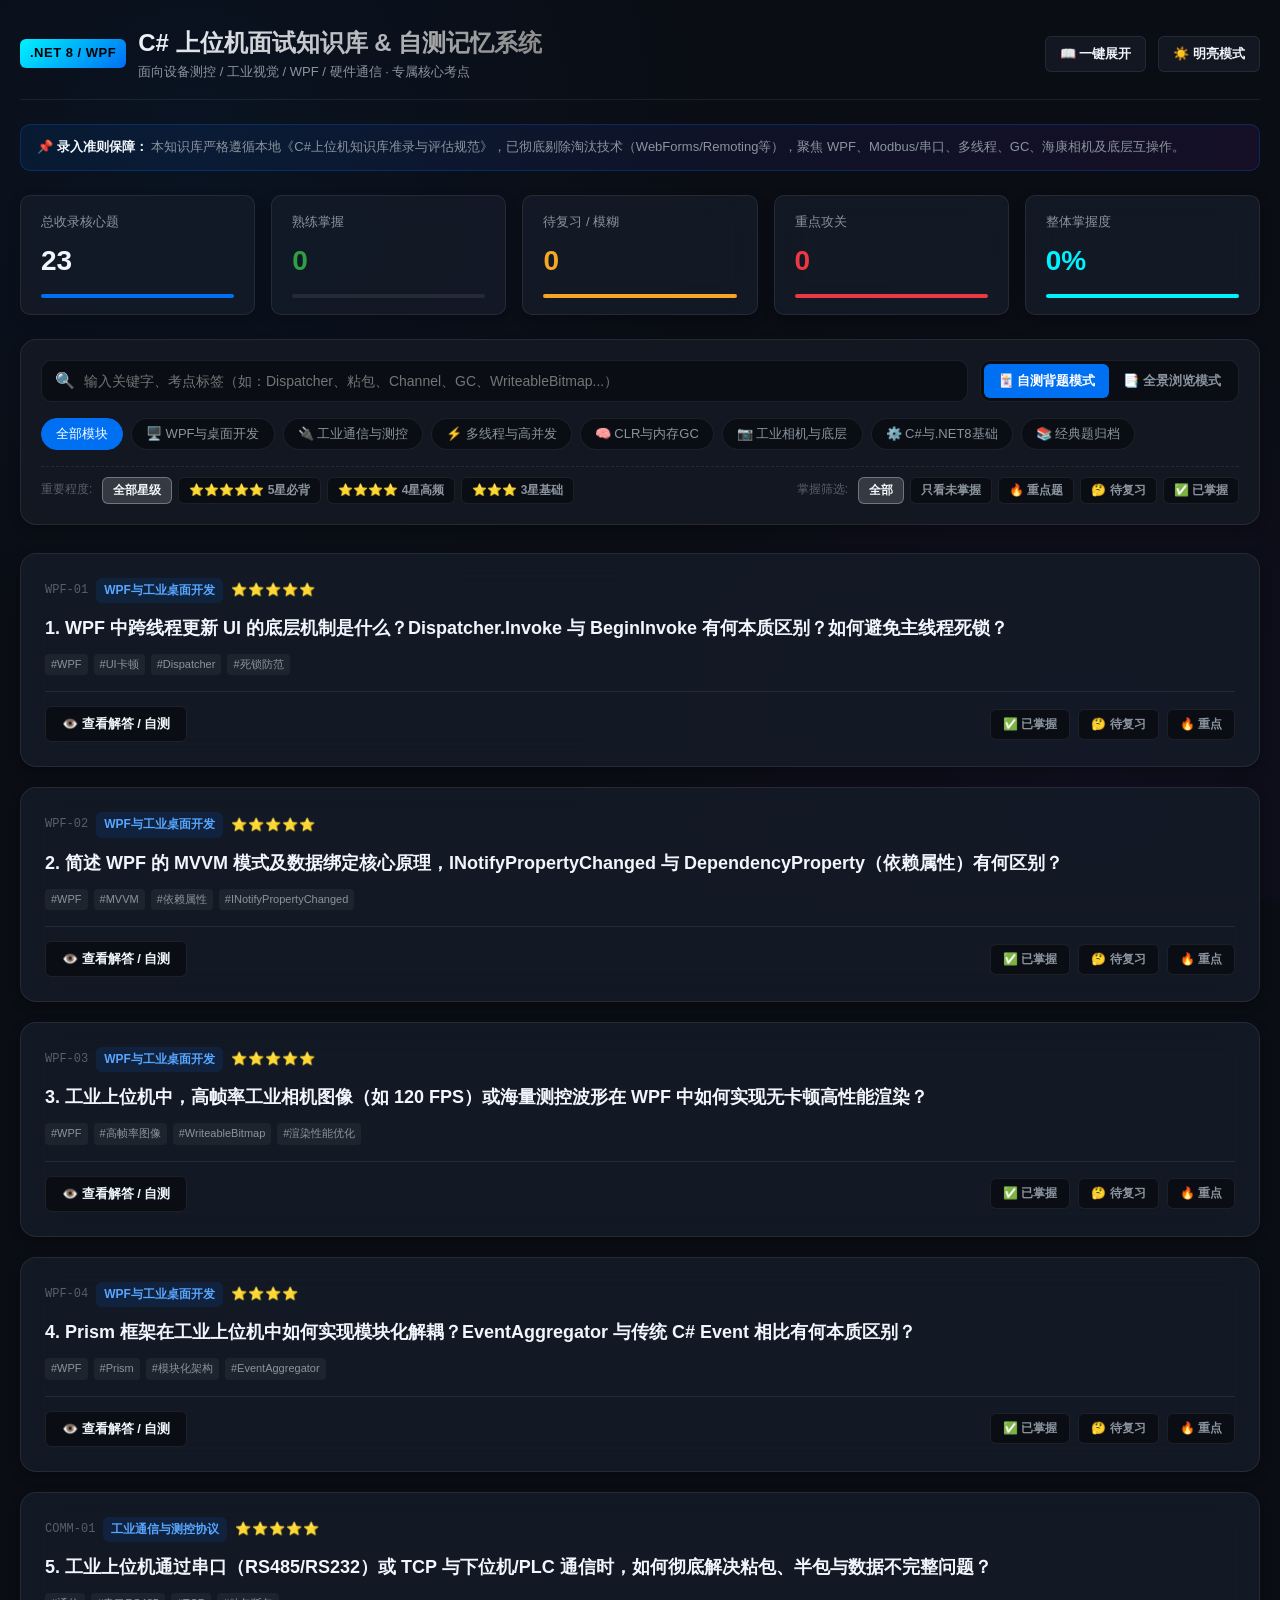
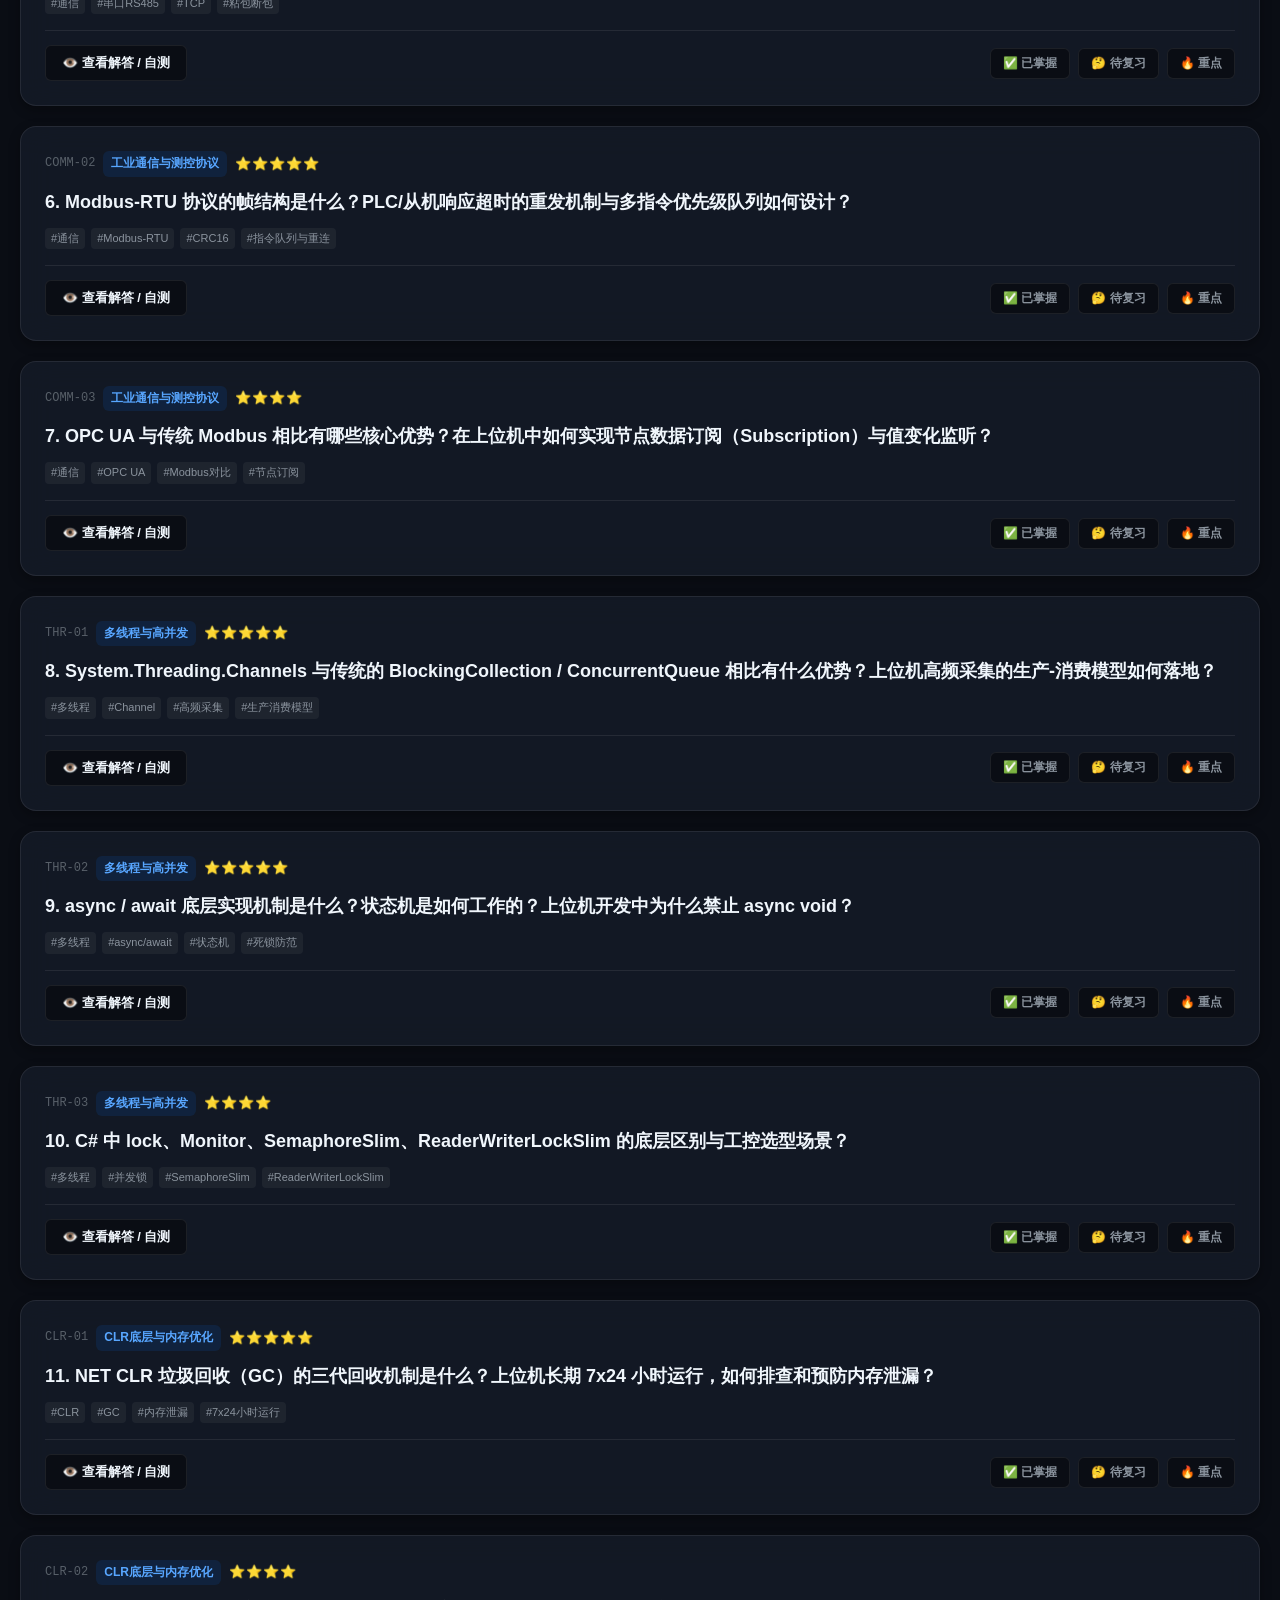
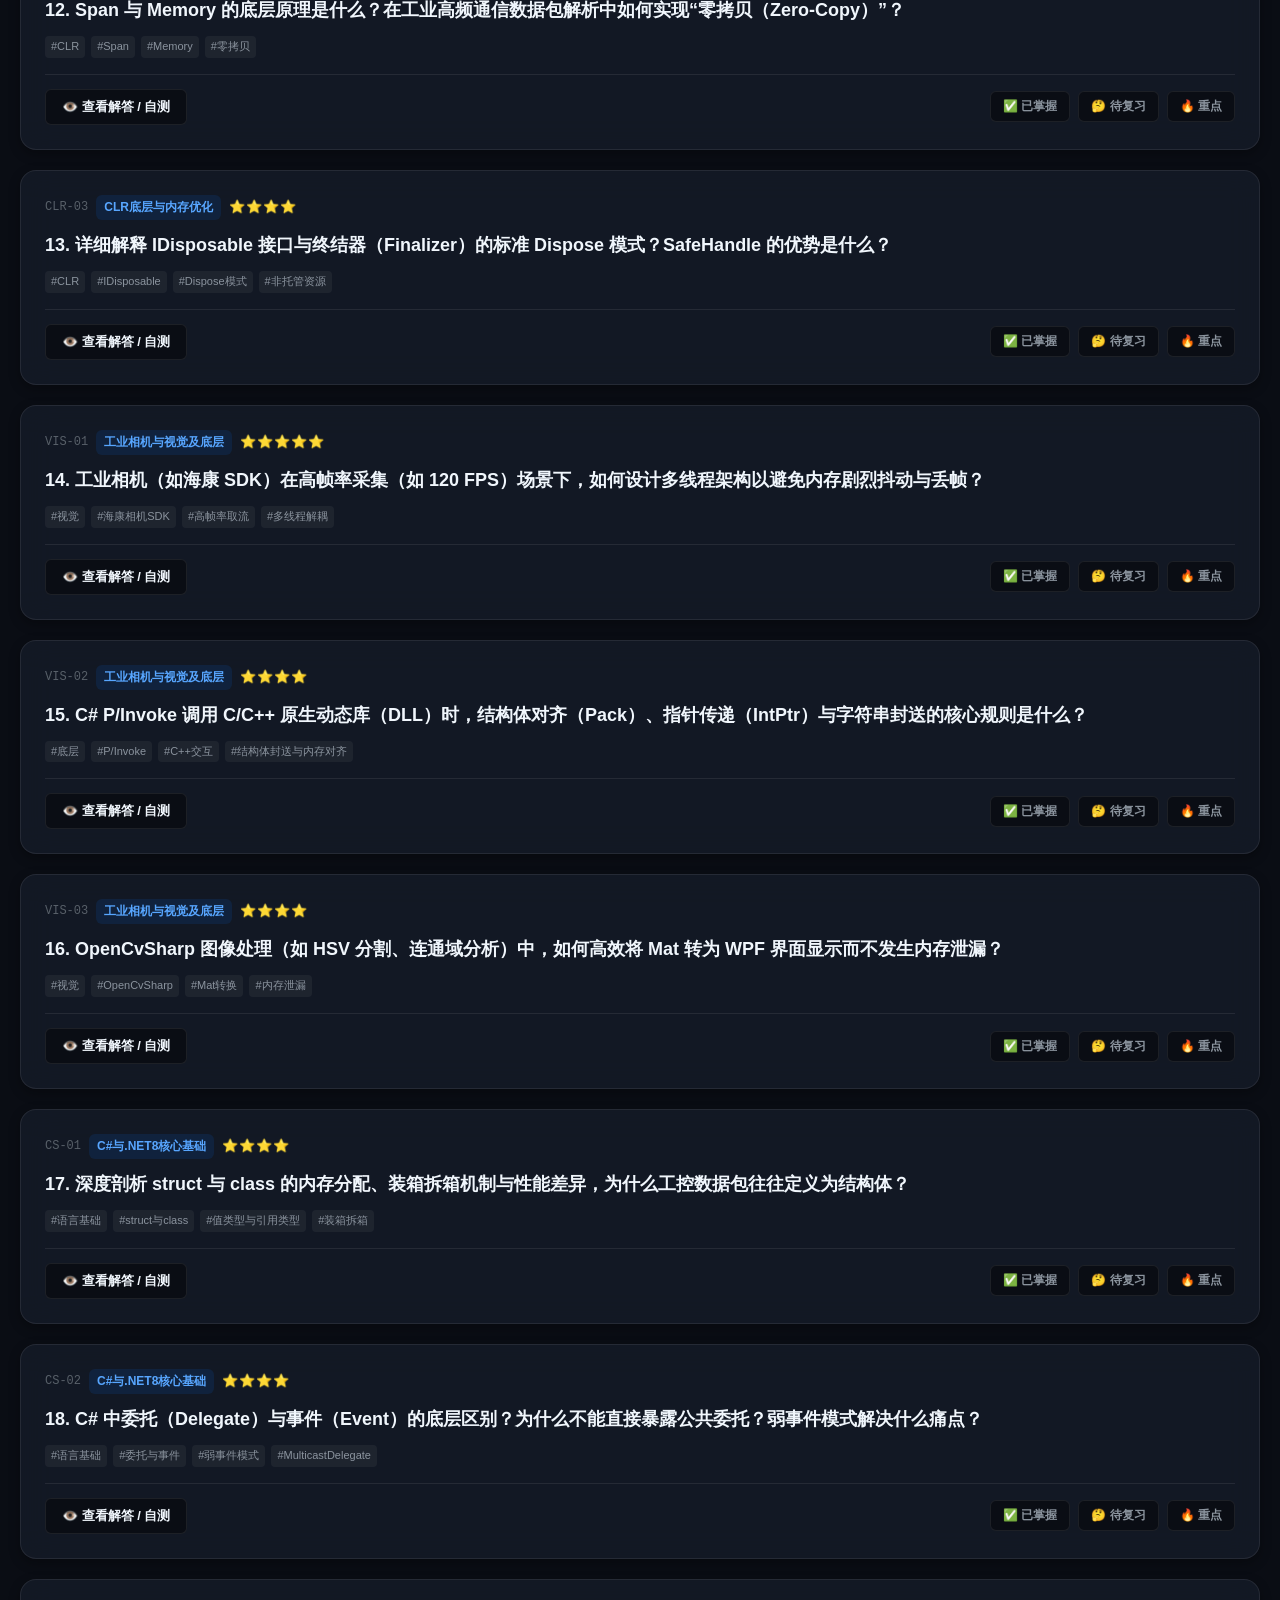
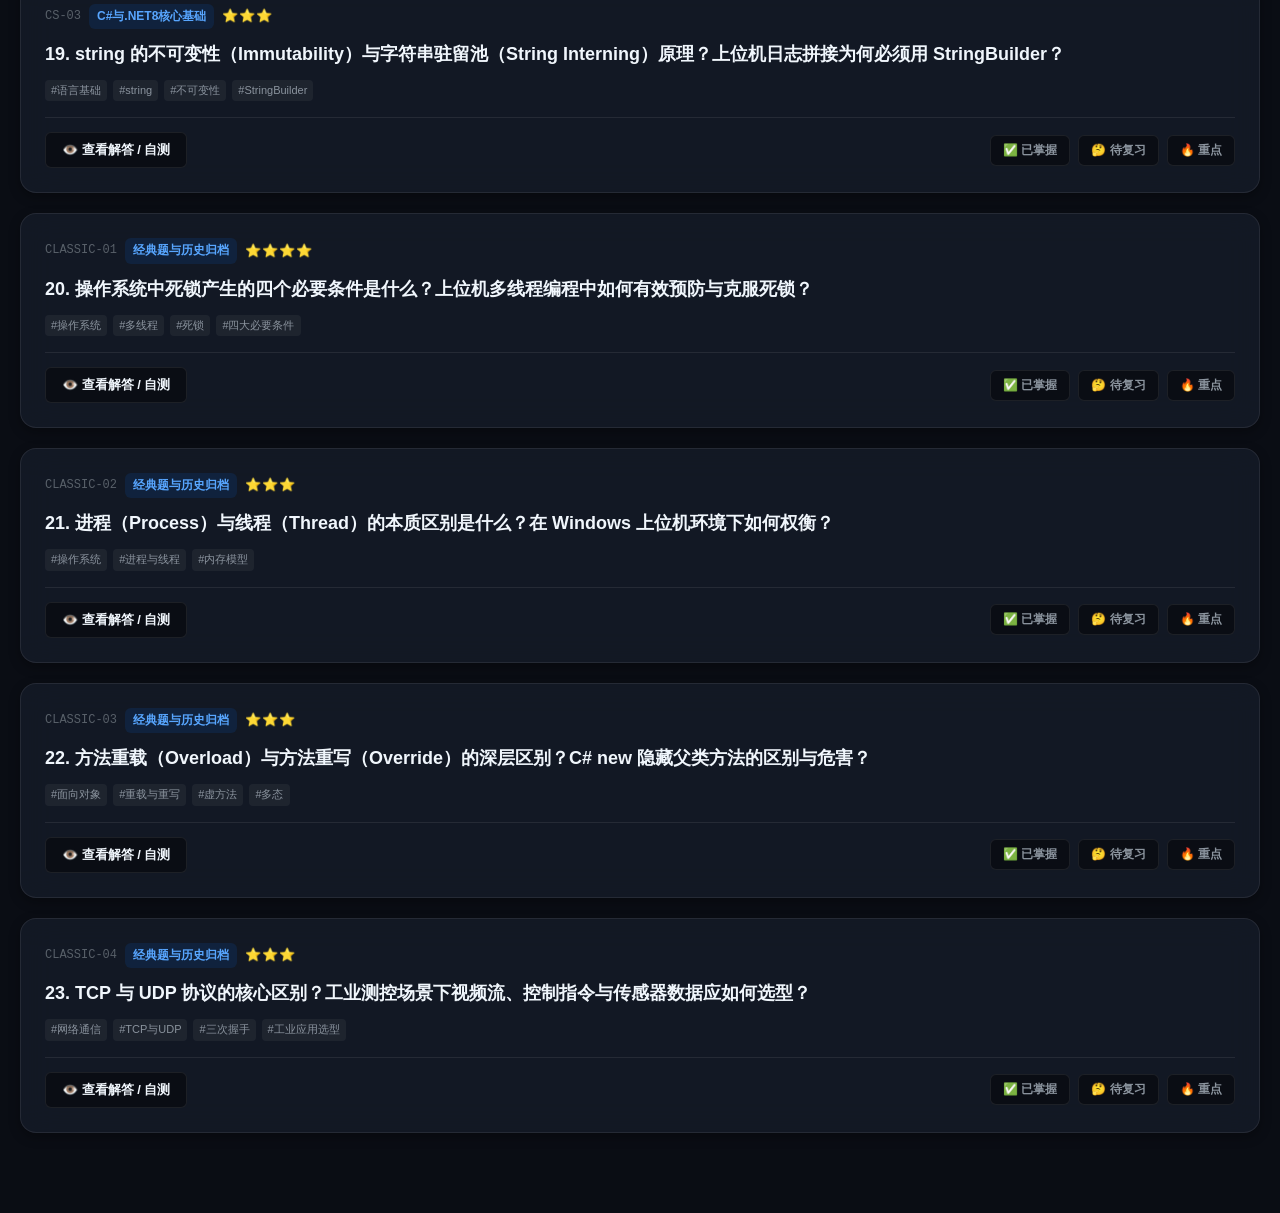
==== index.html @ 7dda0c42 "feat: init C# upper-computer interview knowledge base & flashcard system" ====
<!DOCTYPE html>
<html lang="zh-CN" data-theme="dark">
<head>
  <meta charset="UTF-8">
  <meta name="viewport" content="width=device-width, initial-scale=1.0, maximum-scale=1.0, user-scalable=no, viewport-fit=cover">
  <title>C# 上位机面试核心知识库 & 自测记忆系统</title>
  <meta name="apple-mobile-web-app-capable" content="yes">
  <meta name="apple-mobile-web-app-status-bar-style" content="black-translucent">
  <meta name="apple-mobile-web-app-title" content="C#上位机面经">
  <meta name="theme-color" content="#0a0d14">
  <link rel="stylesheet" href="app_data/style.css">
</head>
<body>
  <div class="app-container">
    <!-- 顶部 Header -->
    <header class="app-header">
      <div class="brand">
        <span class="brand-badge">.NET 8 / WPF</span>
        <div>
          <h1 class="brand-title">C# 上位机面试知识库 & 自测记忆系统</h1>
          <div class="brand-sub">面向设备测控 / 工业视觉 / WPF / 硬件通信 · 专属核心考点</div>
        </div>
      </div>
      <div class="header-actions">
        <button id="toggleAllBtn" class="action-btn">📖 一键展开</button>
        <button id="themeToggle" class="theme-toggle-btn">☀️ 明亮模式</button>
      </div>
    </header>

    <!-- 规范引导条 -->
    <div class="guideline-banner">
      <div>
        <strong>📌 录入准则保障：</strong> 本知识库严格遵循本地《C#上位机知识库准录与评估规范》，已彻底剔除淘汰技术（WebForms/Remoting等），聚焦 WPF、Modbus/串口、多线程、GC、海康相机及底层互操作。
      </div>
    </div>

    <!-- 掌握度与复习进度仪表盘 -->
    <section class="dashboard-grid">
      <div class="metric-card">
        <div class="metric-title">总收录核心题</div>
        <div class="metric-value" id="totalCount">0 <small>题</small></div>
        <div class="metric-bar"><div class="metric-bar-fill" style="width: 100%; background: var(--accent-blue);"></div></div>
      </div>
      <div class="metric-card">
        <div class="metric-title">熟练掌握</div>
        <div class="metric-value" id="masteredCount" style="color: var(--accent-green);">0 <small>题</small></div>
        <div class="metric-bar"><div class="metric-bar-fill" id="progressBar" style="width: 0%;"></div></div>
      </div>
      <div class="metric-card">
        <div class="metric-title">待复习 / 模糊</div>
        <div class="metric-value" id="reviewCount" style="color: var(--accent-yellow);">0 <small>题</small></div>
        <div class="metric-bar"><div class="metric-bar-fill" style="width: 100%; background: var(--accent-yellow);"></div></div>
      </div>
      <div class="metric-card">
        <div class="metric-title">重点攻关</div>
        <div class="metric-value" id="urgentCount" style="color: var(--accent-red);">0 <small>题</small></div>
        <div class="metric-bar"><div class="metric-bar-fill" style="width: 100%; background: var(--accent-red);"></div></div>
      </div>
      <div class="metric-card">
        <div class="metric-title">整体掌握度</div>
        <div class="metric-value" id="progressPercent" style="color: var(--accent-cyan);">0%</div>
        <div class="metric-bar"><div class="metric-bar-fill" style="width: 100%; background: var(--accent-cyan);"></div></div>
      </div>
    </section>

    <!-- 过滤与搜索控制器 -->
    <section class="filter-panel">
      <!-- 搜索行与模式切换 -->
      <div class="search-row">
        <div class="search-box">
          <span class="search-icon">🔍</span>
          <input type="text" id="searchInput" class="search-input" placeholder="输入关键字、考点标签（如：Dispatcher、粘包、Channel、GC、WriteableBitmap...）">
        </div>
        <div class="view-mode-toggle">
          <button id="modeFlashcard" class="mode-btn active" title="先看题目在脑中思考，点击再揭晓答案">🃏 自测背题模式</button>
          <button id="modeBrowse" class="mode-btn" title="全部展开答案，适合快速通读">📑 全景浏览模式</button>
        </div>
      </div>

      <!-- 模块分类 Tab -->
      <div class="filter-tabs" id="moduleTabs">
        <button class="filter-tab active" data-module="ALL">全部模块</button>
        <button class="filter-tab" data-module="WPF与工业桌面开发">🖥️ WPF与桌面开发</button>
        <button class="filter-tab" data-module="工业通信与测控协议">🔌 工业通信与测控</button>
        <button class="filter-tab" data-module="多线程与高并发">⚡ 多线程与高并发</button>
        <button class="filter-tab" data-module="CLR底层与内存优化">🧠 CLR与内存GC</button>
        <button class="filter-tab" data-module="工业相机与视觉及底层">📷 工业相机与底层</button>
        <button class="filter-tab" data-module="C#与.NET8核心基础">⚙️ C#与.NET8基础</button>
        <button class="filter-tab" data-module="经典题与历史归档">📚 经典题归档</button>
      </div>

      <!-- 星级与状态细化筛选 -->
      <div class="sub-filter-row">
        <div class="star-filters">
          <span style="font-size: 12px; color: var(--text-muted); margin-right: 4px;">重要程度:</span>
          <button class="filter-pill active" data-star="ALL">全部星级</button>
          <button class="filter-pill" data-star="5">⭐⭐⭐⭐⭐ 5星必背</button>
          <button class="filter-pill" data-star="4">⭐⭐⭐⭐ 4星高频</button>
          <button class="filter-pill" data-star="3">⭐⭐⭐ 3星基础</button>
        </div>
        <div class="status-filters">
          <span style="font-size: 12px; color: var(--text-muted); margin-right: 4px;">掌握筛选:</span>
          <button class="filter-pill active" data-status="ALL">全部</button>
          <button class="filter-pill" data-status="UNMASTERED">只看未掌握</button>
          <button class="filter-pill" data-status="URGENT">🔥 重点题</button>
          <button class="filter-pill" data-status="REVIEW">🤔 待复习</button>
          <button class="filter-pill" data-status="MASTERED">✅ 已掌握</button>
        </div>
      </div>
    </section>

    <!-- 题目卡片列表区 -->
    <main class="question-list" id="questionList">
      <!-- 动态由 app.js 渲染 -->
    </main>
  </div>

  <!-- 引入数据源与交互脚本 -->
  <script src="app_data/questions_data.js"></script>
  <script src="app_data/app.js"></script>
</body>
</html>
---- app_data/style.css ----
/* ==========================================================
   C# 上位机面试知识库 & 自测记忆系统 - 现代工控科技质感样式
   ========================================================== */

:root {
  --bg-primary: #0a0d14;
  --bg-secondary: #121722;
  --bg-card: rgba(22, 28, 42, 0.75);
  --bg-card-hover: rgba(28, 36, 54, 0.9);
  --border-color: rgba(255, 255, 255, 0.08);
  --border-focus: #0070f3;
  
  --text-primary: #f0f6fc;
  --text-secondary: #8b949e;
  --text-muted: #586069;
  
  --accent-cyan: #00f2fe;
  --accent-blue: #0070f3;
  --accent-purple: #7928ca;
  --accent-green: #2ea043;
  --accent-yellow: #f5a623;
  --accent-red: #ea3943;
  
  --star-color: #ffb800;
  --tag-bg: rgba(0, 112, 243, 0.12);
  --tag-text: #58a6ff;
  
  --glass-blur: blur(16px);
  --shadow-sm: 0 4px 12px rgba(0, 0, 0, 0.3);
  --shadow-lg: 0 12px 36px rgba(0, 0, 0, 0.45);
  --radius-sm: 6px;
  --radius-md: 10px;
  --radius-lg: 16px;
  --transition: all 0.25s cubic-bezier(0.16, 1, 0.3, 1);
}

[data-theme="light"] {
  --bg-primary: #f4f6f9;
  --bg-secondary: #ffffff;
  --bg-card: rgba(255, 255, 255, 0.85);
  --bg-card-hover: #ffffff;
  --border-color: rgba(0, 0, 0, 0.08);
  --border-focus: #0070f3;
  
  --text-primary: #1f2328;
  --text-secondary: #57606a;
  --text-muted: #8c959f;
  
  --tag-bg: rgba(0, 112, 243, 0.08);
  --tag-text: #0969da;
  --shadow-sm: 0 4px 12px rgba(0, 0, 0, 0.05);
  --shadow-lg: 0 12px 32px rgba(0, 0, 0, 0.08);
}

* {
  box-sizing: border-box;
  margin: 0;
  padding: 0;
}

body {
  font-family: -apple-system, BlinkMacSystemFont, "Segoe UI", "PingFang SC", "Hiragino Sans GB", "Microsoft YaHei", sans-serif;
  background-color: var(--bg-primary);
  color: var(--text-primary);
  line-height: 1.6;
  min-height: 100vh;
  overflow-x: hidden;
  background-image: 
    radial-gradient(circle at 15% 15%, rgba(0, 112, 243, 0.06) 0%, transparent 40%),
    radial-gradient(circle at 85% 85%, rgba(121, 40, 202, 0.05) 0%, transparent 40%);
  background-attachment: fixed;
}

/* 页面容器 */
.app-container {
  max-width: 1280px;
  margin: 0 auto;
  padding: 24px 20px 80px;
}

/* 顶部 Header */
.app-header {
  display: flex;
  justify-content: space-between;
  align-items: center;
  margin-bottom: 24px;
  padding-bottom: 16px;
  border-bottom: 1px solid var(--border-color);
}

.brand {
  display: flex;
  align-items: center;
  gap: 12px;
}

.brand-badge {
  background: linear-gradient(135deg, var(--accent-cyan), var(--accent-blue));
  color: #000;
  font-weight: 800;
  font-size: 13px;
  padding: 4px 10px;
  border-radius: var(--radius-sm);
  text-transform: uppercase;
  letter-spacing: 0.5px;
}

.brand-title {
  font-size: 24px;
  font-weight: 700;
  background: linear-gradient(120deg, var(--text-primary), #888);
  -webkit-background-clip: text;
  -webkit-text-fill-color: transparent;
}

.brand-sub {
  font-size: 13px;
  color: var(--text-secondary);
}

.header-actions {
  display: flex;
  align-items: center;
  gap: 12px;
}

.theme-toggle-btn, .action-btn {
  background: var(--bg-secondary);
  color: var(--text-primary);
  border: 1px solid var(--border-color);
  padding: 8px 14px;
  border-radius: var(--radius-sm);
  font-size: 13px;
  font-weight: 600;
  cursor: pointer;
  display: inline-flex;
  align-items: center;
  gap: 6px;
  transition: var(--transition);
}

.theme-toggle-btn:hover, .action-btn:hover {
  background: var(--border-color);
  border-color: var(--accent-blue);
}

/* 复习进度看板 */
.dashboard-grid {
  display: grid;
  grid-template-columns: repeat(auto-fit, minmax(200px, 1fr));
  gap: 16px;
  margin-bottom: 24px;
}

.metric-card {
  background: var(--bg-card);
  backdrop-filter: var(--glass-blur);
  border: 1px solid var(--border-color);
  padding: 16px 20px;
  border-radius: var(--radius-md);
  box-shadow: var(--shadow-sm);
  position: relative;
  overflow: hidden;
  transition: var(--transition);
}

.metric-card:hover {
  transform: translateY(-2px);
  border-color: rgba(255, 255, 255, 0.15);
}

.metric-title {
  font-size: 13px;
  color: var(--text-secondary);
  margin-bottom: 6px;
}

.metric-value {
  font-size: 28px;
  font-weight: 700;
  display: flex;
  align-items: baseline;
  gap: 6px;
}

.metric-value small {
  font-size: 13px;
  color: var(--text-muted);
  font-weight: 400;
}

.metric-bar {
  height: 4px;
  background: rgba(255, 255, 255, 0.08);
  border-radius: 2px;
  margin-top: 10px;
  overflow: hidden;
}

.metric-bar-fill {
  height: 100%;
  background: var(--accent-green);
  transition: width 0.4s ease;
}

/* 过滤控制器面板 */
.filter-panel {
  background: var(--bg-secondary);
  border: 1px solid var(--border-color);
  border-radius: var(--radius-lg);
  padding: 20px;
  margin-bottom: 28px;
  box-shadow: var(--shadow-sm);
  display: flex;
  flex-direction: column;
  gap: 16px;
}

.search-row {
  display: flex;
  gap: 12px;
}

.search-box {
  flex: 1;
  position: relative;
}

.search-input {
  width: 100%;
  padding: 12px 16px 12px 42px;
  border-radius: var(--radius-md);
  border: 1px solid var(--border-color);
  background: var(--bg-primary);
  color: var(--text-primary);
  font-size: 14px;
  outline: none;
  transition: var(--transition);
}

.search-input:focus {
  border-color: var(--accent-blue);
  box-shadow: 0 0 0 3px rgba(0, 112, 243, 0.2);
}

.search-icon {
  position: absolute;
  left: 14px;
  top: 50%;
  transform: translateY(-50%);
  color: var(--text-muted);
  font-size: 16px;
}

.view-mode-toggle {
  display: flex;
  background: var(--bg-primary);
  padding: 3px;
  border-radius: var(--radius-md);
  border: 1px solid var(--border-color);
}

.mode-btn {
  padding: 8px 14px;
  border-radius: var(--radius-sm);
  border: none;
  background: transparent;
  color: var(--text-secondary);
  font-size: 13px;
  font-weight: 600;
  cursor: pointer;
  transition: var(--transition);
}

.mode-btn.active {
  background: var(--accent-blue);
  color: #fff;
}

/* 模块分类标签条 */
.filter-tabs {
  display: flex;
  flex-wrap: wrap;
  gap: 8px;
}

.filter-tab {
  padding: 6px 14px;
  border-radius: 20px;
  border: 1px solid var(--border-color);
  background: var(--bg-primary);
  color: var(--text-secondary);
  font-size: 13px;
  cursor: pointer;
  transition: var(--transition);
  display: inline-flex;
  align-items: center;
  gap: 6px;
}

.filter-tab:hover {
  color: var(--text-primary);
  border-color: rgba(255, 255, 255, 0.2);
}

.filter-tab.active {
  background: var(--accent-blue);
  color: #fff;
  border-color: var(--accent-blue);
}

.sub-filter-row {
  display: flex;
  justify-content: space-between;
  align-items: center;
  flex-wrap: wrap;
  gap: 12px;
  padding-top: 10px;
  border-top: 1px dashed var(--border-color);
}

.star-filters, .status-filters {
  display: flex;
  gap: 6px;
  align-items: center;
}

.filter-pill {
  padding: 4px 10px;
  border-radius: var(--radius-sm);
  font-size: 12px;
  font-weight: 600;
  border: 1px solid var(--border-color);
  background: var(--bg-primary);
  color: var(--text-secondary);
  cursor: pointer;
  transition: var(--transition);
}

.filter-pill:hover {
  color: var(--text-primary);
}

.filter-pill.active {
  background: rgba(255, 255, 255, 0.15);
  color: var(--text-primary);
  border-color: rgba(255, 255, 255, 0.3);
}

/* 题目卡片列表 */
.question-list {
  display: flex;
  flex-direction: column;
  gap: 20px;
}

.question-card {
  background: var(--bg-card);
  backdrop-filter: var(--glass-blur);
  border: 1px solid var(--border-color);
  border-radius: var(--radius-lg);
  padding: 24px;
  box-shadow: var(--shadow-sm);
  transition: var(--transition);
  position: relative;
}

.question-card:hover {
  border-color: rgba(0, 112, 243, 0.35);
  box-shadow: var(--shadow-lg);
}

.card-top {
  display: flex;
  justify-content: space-between;
  align-items: flex-start;
  gap: 16px;
  margin-bottom: 12px;
}

.card-meta {
  display: flex;
  align-items: center;
  gap: 8px;
  flex-wrap: wrap;
}

.module-badge {
  background: var(--tag-bg);
  color: var(--tag-text);
  font-size: 12px;
  font-weight: 600;
  padding: 3px 8px;
  border-radius: var(--radius-sm);
}

.stars-badge {
  color: var(--star-color);
  font-size: 13px;
  letter-spacing: 1px;
}

.id-badge {
  color: var(--text-muted);
  font-size: 12px;
  font-family: monospace;
}

.status-badge {
  font-size: 11px;
  padding: 2px 8px;
  border-radius: 12px;
  font-weight: 600;
  text-transform: uppercase;
}

.status-badge.mastered {
  background: rgba(46, 160, 67, 0.15);
  color: #3fb950;
  border: 1px solid rgba(46, 160, 67, 0.3);
}

.status-badge.review {
  background: rgba(245, 166, 35, 0.15);
  color: #f5a623;
  border: 1px solid rgba(245, 166, 35, 0.3);
}

.status-badge.urgent {
  background: rgba(234, 57, 67, 0.15);
  color: #ea3943;
  border: 1px solid rgba(234, 57, 67, 0.3);
}

.card-title {
  font-size: 18px;
  font-weight: 600;
  color: var(--text-primary);
  line-height: 1.5;
  margin-bottom: 12px;
}

.tag-list {
  display: flex;
  gap: 6px;
  flex-wrap: wrap;
  margin-bottom: 16px;
}

.tag-item {
  font-size: 11px;
  background: rgba(255, 255, 255, 0.05);
  color: var(--text-secondary);
  padding: 2px 6px;
  border-radius: 4px;
}

/* 核心答案区与折叠 */
.answer-box {
  margin-top: 16px;
  border-top: 1px solid var(--border-color);
  padding-top: 16px;
  display: none;
  animation: fadeIn 0.25s ease;
}

.answer-box.visible {
  display: block;
}

@keyframes fadeIn {
  from { opacity: 0; transform: translateY(6px); }
  to { opacity: 1; transform: translateY(0); }
}

/* 30秒速记提纲高亮框 */
.summary-block {
  background: linear-gradient(135deg, rgba(0, 112, 243, 0.08), rgba(0, 242, 254, 0.04));
  border-left: 4px solid var(--accent-cyan);
  padding: 14px 18px;
  border-radius: 0 var(--radius-sm) var(--radius-sm) 0;
  margin-bottom: 16px;
}

.summary-title {
  font-size: 13px;
  font-weight: 700;
  color: var(--accent-cyan);
  margin-bottom: 8px;
  display: flex;
  align-items: center;
  gap: 6px;
}

.summary-content {
  font-size: 14px;
  color: var(--text-primary);
  line-height: 1.6;
}

.summary-content p {
  margin-bottom: 6px;
}

/* 深入原理解析 */
.detail-section {
  background: var(--bg-primary);
  border: 1px solid var(--border-color);
  border-radius: var(--radius-md);
  padding: 16px 18px;
  margin-bottom: 16px;
  font-size: 14px;
}

.section-label {
  font-size: 13px;
  font-weight: 700;
  color: var(--tag-text);
  margin-bottom: 10px;
  display: flex;
  align-items: center;
  gap: 6px;
}

.detail-section pre {
  background: #0d1117;
  border: 1px solid rgba(255, 255, 255, 0.1);
  padding: 12px;
  border-radius: var(--radius-sm);
  overflow-x: auto;
  font-family: SFMono-Regular, Consolas, "Liberation Mono", Menlo, monospace;
  font-size: 13px;
  color: #c9d1d9;
  margin: 10px 0;
}

.detail-section code {
  font-family: SFMono-Regular, Consolas, monospace;
  background: rgba(255, 255, 255, 0.08);
  padding: 2px 5px;
  border-radius: 4px;
  font-size: 13px;
  color: #ff7b72;
}

/* 上位机实战避坑案例 */
.practice-block {
  background: rgba(46, 160, 67, 0.06);
  border-left: 4px solid var(--accent-green);
  padding: 14px 18px;
  border-radius: 0 var(--radius-sm) var(--radius-sm) 0;
  margin-bottom: 16px;
  font-size: 14px;
}

.practice-title {
  font-size: 13px;
  font-weight: 700;
  color: #3fb950;
  margin-bottom: 8px;
  display: flex;
  align-items: center;
  gap: 6px;
}

/* 连环追问 */
.followups-block {
  background: rgba(245, 166, 35, 0.05);
  border-left: 4px solid var(--accent-yellow);
  padding: 14px 18px;
  border-radius: 0 var(--radius-sm) var(--radius-sm) 0;
  font-size: 13px;
}

.followups-title {
  font-size: 13px;
  font-weight: 700;
  color: var(--accent-yellow);
  margin-bottom: 6px;
}

.followups-list {
  padding-left: 18px;
  color: var(--text-secondary);
}

.followups-list li {
  margin-bottom: 4px;
}

/* 卡片底部操作栏 */
.card-footer {
  display: flex;
  justify-content: space-between;
  align-items: center;
  margin-top: 16px;
  padding-top: 14px;
  border-top: 1px solid var(--border-color);
}

.toggle-answer-btn {
  background: var(--bg-primary);
  border: 1px solid var(--border-color);
  color: var(--text-primary);
  padding: 8px 16px;
  border-radius: var(--radius-sm);
  font-size: 13px;
  font-weight: 600;
  cursor: pointer;
  display: inline-flex;
  align-items: center;
  gap: 6px;
  transition: var(--transition);
}

.toggle-answer-btn:hover {
  border-color: var(--accent-blue);
  background: var(--tag-bg);
  color: var(--tag-text);
}

.status-actions {
  display: flex;
  gap: 8px;
}

.status-btn {
  padding: 6px 12px;
  border-radius: var(--radius-sm);
  font-size: 12px;
  font-weight: 600;
  border: 1px solid var(--border-color);
  background: var(--bg-primary);
  color: var(--text-secondary);
  cursor: pointer;
  transition: var(--transition);
}

.status-btn:hover {
  color: var(--text-primary);
}

.status-btn.btn-mastered:hover, .status-btn.btn-mastered.active {
  background: rgba(46, 160, 67, 0.2);
  color: #3fb950;
  border-color: #2ea043;
}

.status-btn.btn-review:hover, .status-btn.btn-review.active {
  background: rgba(245, 166, 35, 0.2);
  color: #f5a623;
  border-color: #f5a623;
}

.status-btn.btn-urgent:hover, .status-btn.btn-urgent.active {
  background: rgba(234, 57, 67, 0.2);
  color: #ea3943;
  border-color: #ea3943;
}

/* 规范引导提示条 */
.guideline-banner {
  background: linear-gradient(90deg, rgba(0, 112, 243, 0.1), rgba(121, 40, 202, 0.1));
  border: 1px solid rgba(0, 112, 243, 0.25);
  border-radius: var(--radius-md);
  padding: 12px 16px;
  margin-bottom: 24px;
  display: flex;
  justify-content: space-between;
  align-items: center;
  font-size: 13px;
  color: var(--text-secondary);
}

.guideline-banner strong {
  color: var(--text-primary);
}

.empty-state {
  text-align: center;
  padding: 60px 20px;
  color: var(--text-secondary);
}

/* 响应式调整与移动端专属体验优化 */
@media (max-width: 768px) {
  .app-container {
    padding: 16px 14px 60px;
  }
  
  .app-header {
    flex-direction: column;
    align-items: stretch;
    gap: 14px;
    margin-bottom: 16px;
  }

  .header-actions {
    justify-content: space-between;
    width: 100%;
  }

  .brand-title {
    font-size: 20px;
  }

  .dashboard-grid {
    grid-template-columns: repeat(2, 1fr);
    gap: 10px;
    margin-bottom: 16px;
  }

  .metric-card {
    padding: 12px 14px;
  }

  .metric-card:last-child {
    grid-column: span 2;
  }

  .metric-value {
    font-size: 22px;
  }

  .filter-panel {
    padding: 14px;
    border-radius: var(--radius-md);
    gap: 12px;
    margin-bottom: 20px;
  }

  .search-row {
    flex-direction: column;
    gap: 10px;
  }

  .view-mode-toggle {
    width: 100%;
  }

  .mode-btn {
    flex: 1;
    text-align: center;
    padding: 8px 6px;
    font-size: 12px;
  }

  .filter-tabs {
    flex-wrap: nowrap;
    overflow-x: auto;
    padding-bottom: 6px;
    -webkit-overflow-scrolling: touch;
    scrollbar-width: none;
  }

  .filter-tabs::-webkit-scrollbar {
    display: none;
  }

  .filter-tab {
    flex-shrink: 0;
    font-size: 12px;
    padding: 6px 12px;
  }

  .sub-filter-row {
    flex-direction: column;
    align-items: flex-start;
    gap: 10px;
  }

  .star-filters, .status-filters {
    flex-wrap: wrap;
    width: 100%;
  }

  .question-card {
    padding: 16px;
    border-radius: var(--radius-md);
  }

  .card-title {
    font-size: 16px;
  }

  .card-footer {
    flex-direction: column;
    align-items: stretch;
    gap: 12px;
  }

  .toggle-answer-btn {
    width: 100%;
    justify-content: center;
    padding: 10px;
    font-size: 14px;
  }

  .status-actions {
    display: grid;
    grid-template-columns: repeat(3, 1fr);
    gap: 6px;
    width: 100%;
  }

  .status-btn {
    text-align: center;
    padding: 8px 4px;
    font-size: 12px;
  }
}
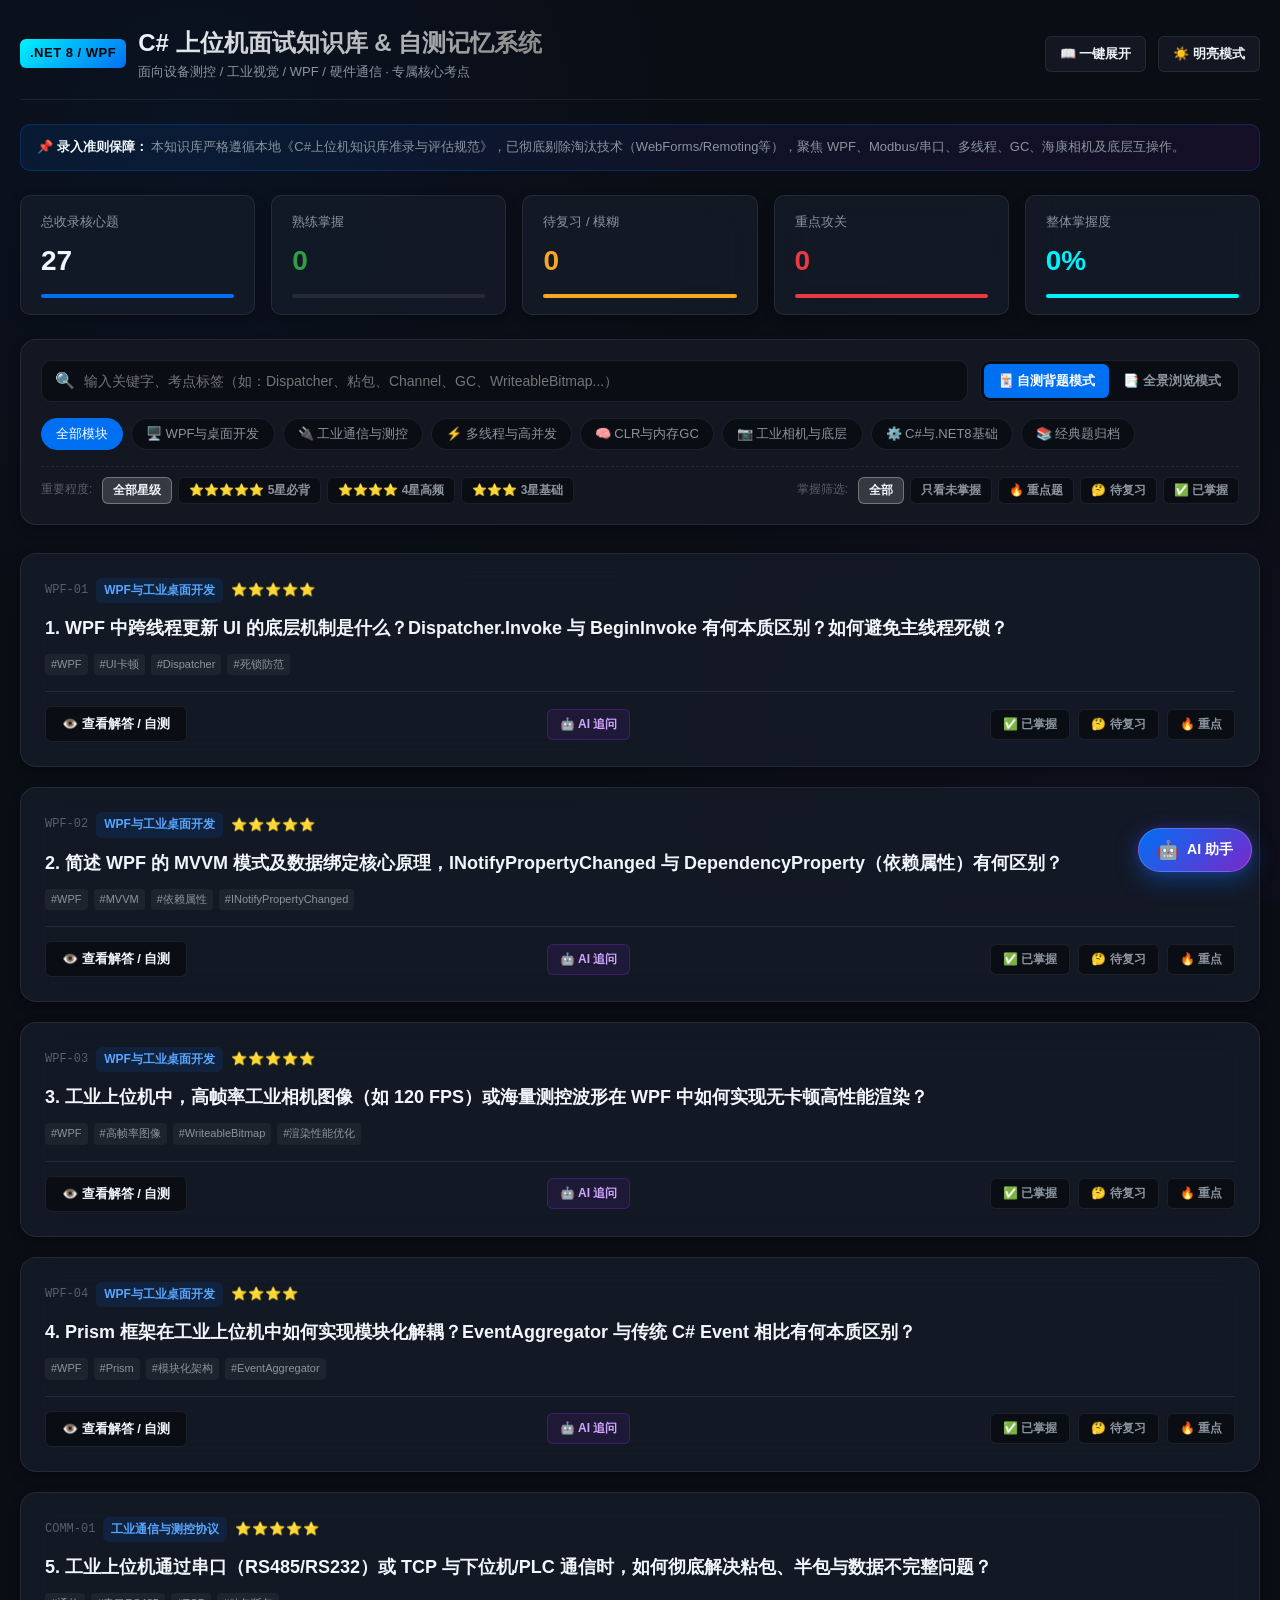
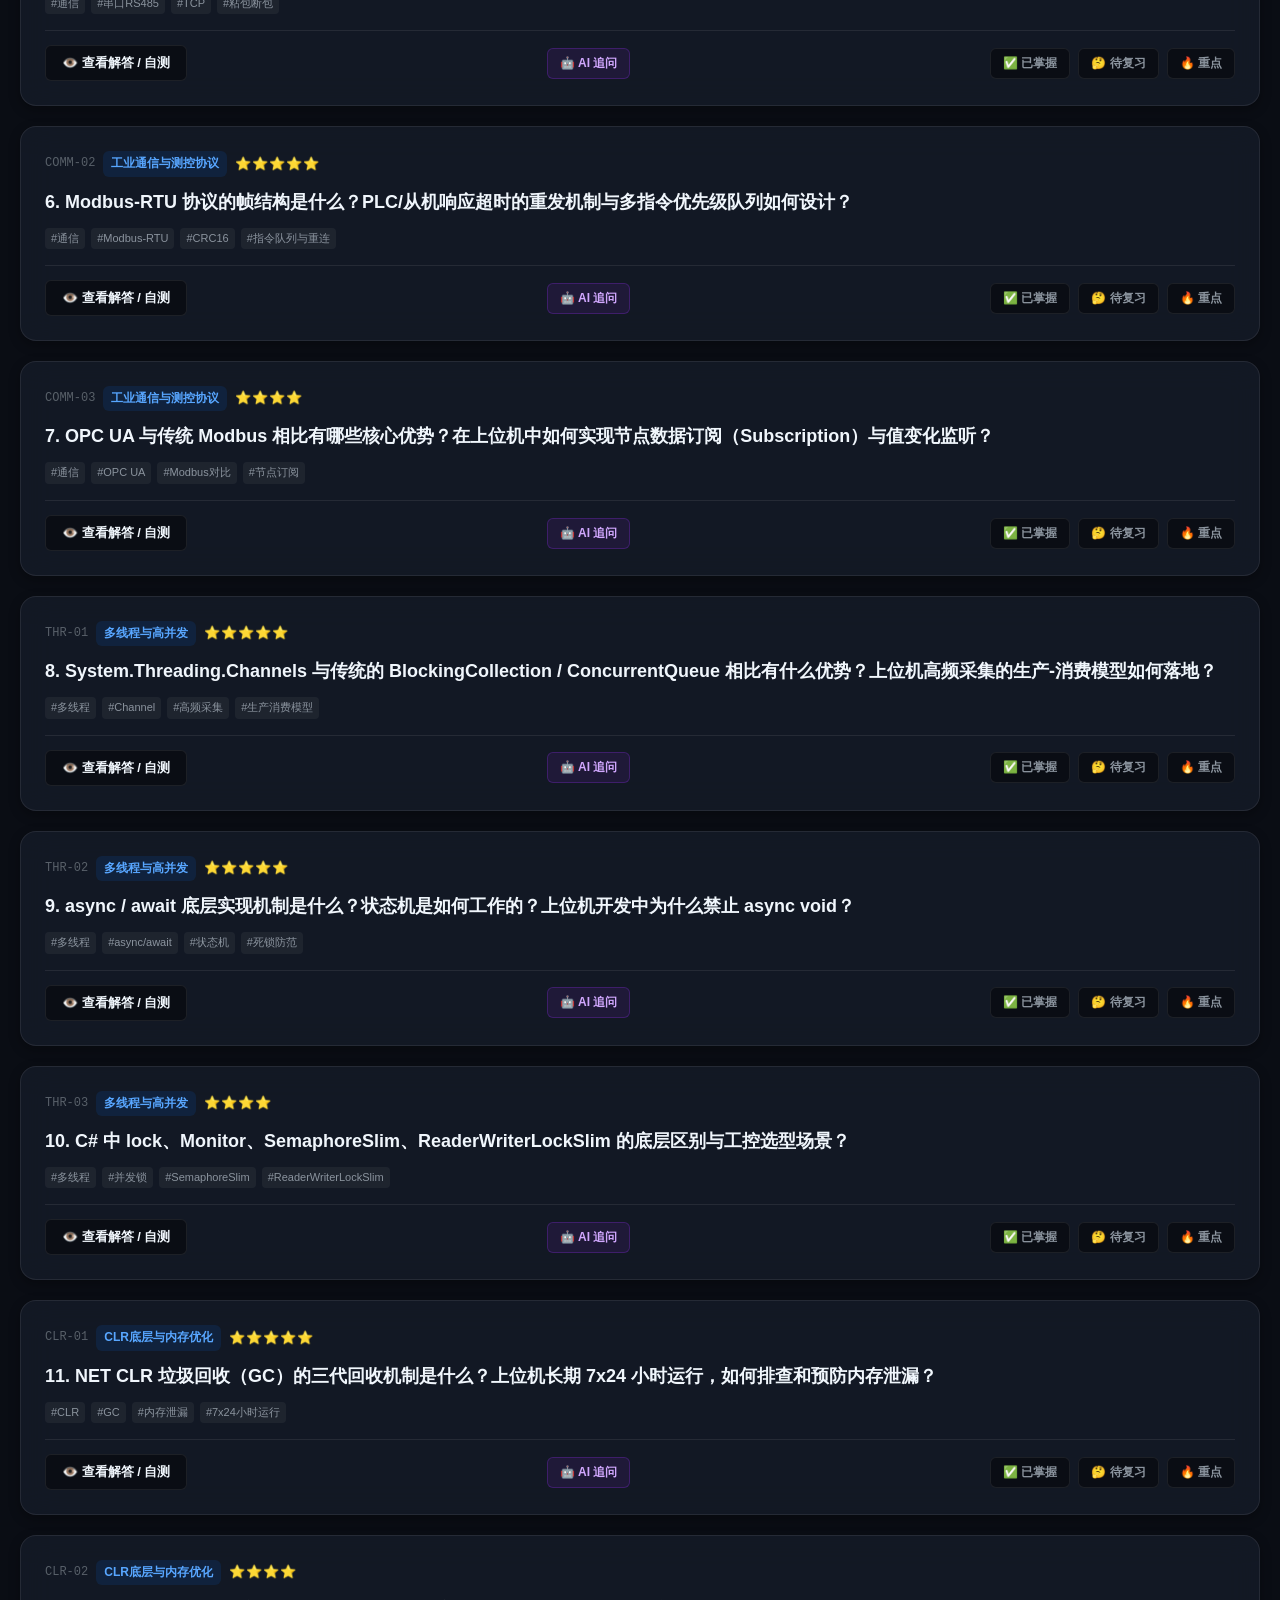
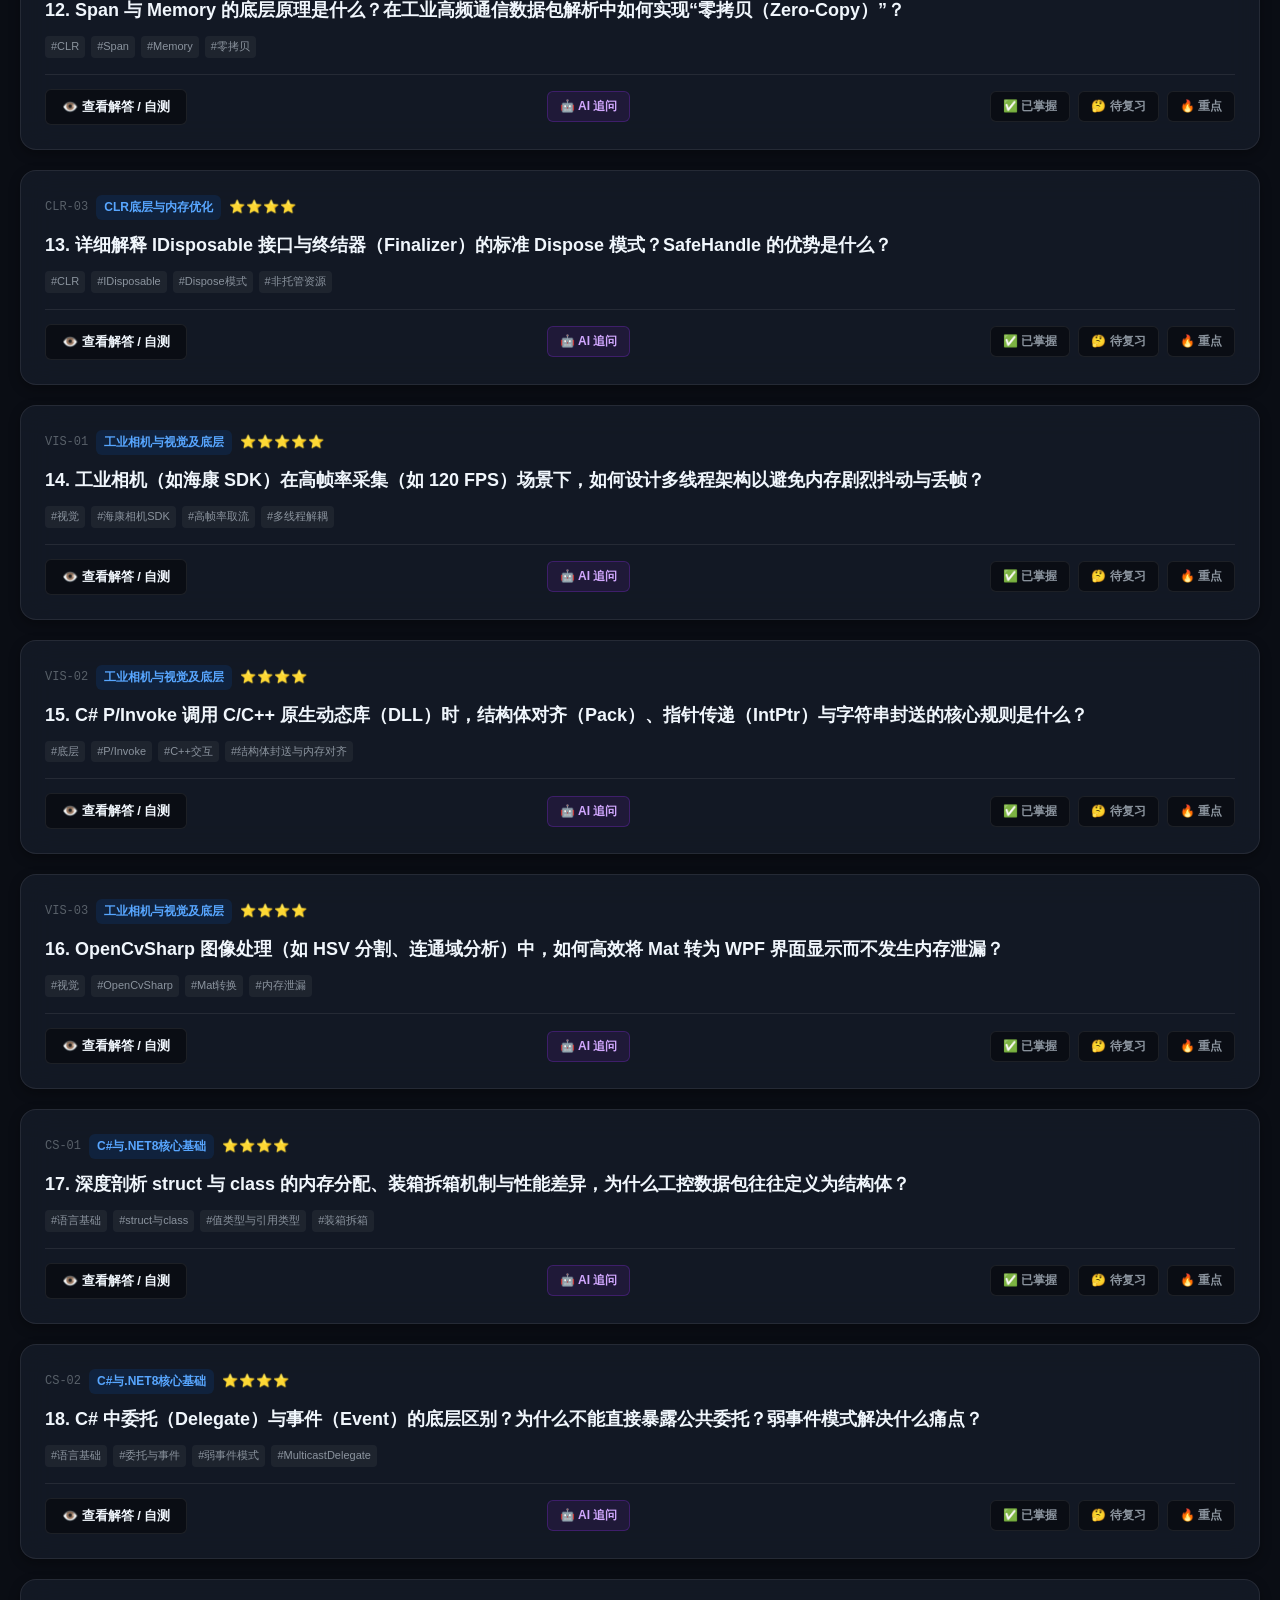
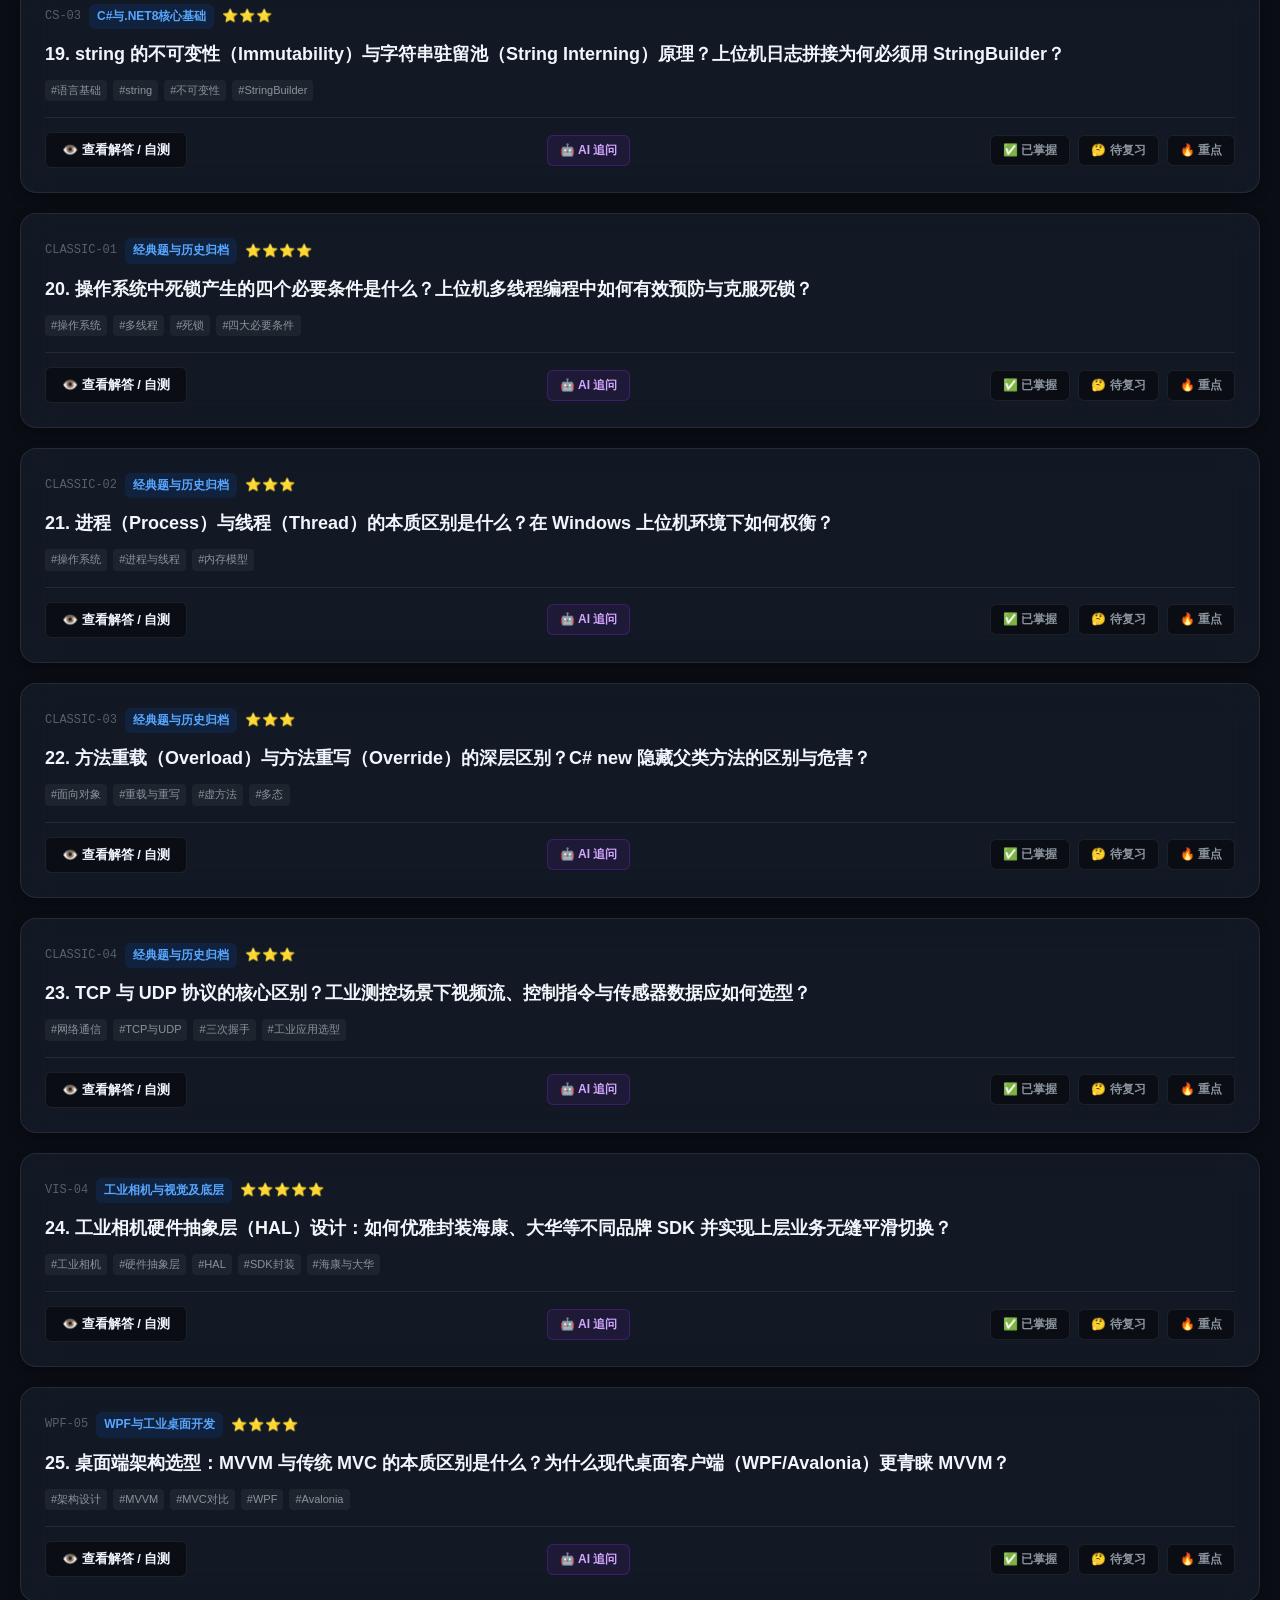
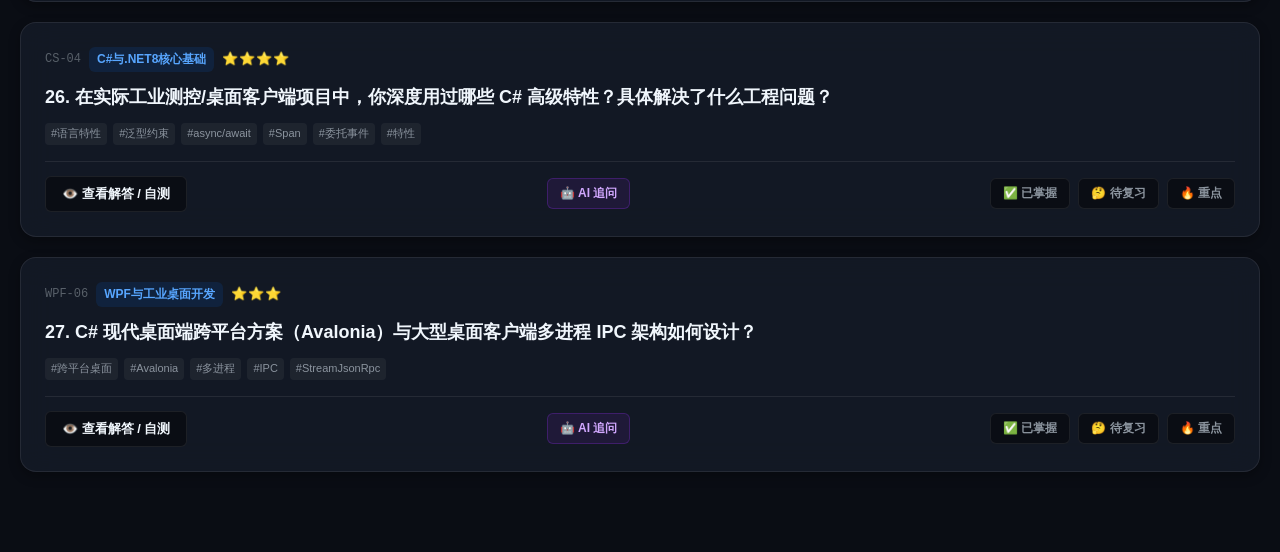
==== commit d4b3e7e2: "feat: embed DeepSeek AI mentor for industrial upper-computer interviews and tech QA" ====
--- a/index.html
+++ b/index.html
@@ -113,6 +113,81 @@
     <main class="question-list" id="questionList">
       <!-- 动态由 app.js 渲染 -->
     </main>
+
+    <!-- AI 悬浮入口按钮 -->
+    <button id="aiFabBtn" class="ai-fab-btn" title="唤起 C# 上位机 AI 智囊">
+      <span class="ai-fab-icon">🤖</span>
+      <span class="ai-fab-text">AI 助手</span>
+    </button>
+
+    <!-- AI 对话抽屉面板 -->
+    <div id="aiDrawer" class="ai-drawer">
+      <!-- 抽屉头部 -->
+      <div class="ai-drawer-header">
+        <div class="ai-drawer-brand">
+          <span class="ai-pulse-dot"></span>
+          <div>
+            <div class="ai-drawer-title">上位机技术与面试 AI 智囊</div>
+            <div class="ai-drawer-sub">Powered by DeepSeek · 自由提问 / 面试题深挖</div>
+          </div>
+        </div>
+        <div class="ai-drawer-actions">
+          <button id="aiConfigToggleBtn" class="ai-icon-btn" title="配置 API Key">⚙️</button>
+          <button id="aiClearHistoryBtn" class="ai-icon-btn" title="清空对话">🗑️</button>
+          <button id="aiCloseBtn" class="ai-icon-btn" title="收起面板">✕</button>
+        </div>
+      </div>
+
+      <!-- API 配置卡片（默认根据是否有Key折叠） -->
+      <div id="aiConfigPanel" class="ai-config-panel">
+        <div class="ai-config-row">
+          <label class="ai-config-label">DeepSeek API Key：</label>
+          <input type="password" id="aiApiKeyInput" class="ai-config-input" placeholder="sk-xxxxxxxxxxxxxxxxxxxxxxxx">
+        </div>
+        <div class="ai-config-row" style="margin-top: 8px;">
+          <label class="ai-config-label">API 接口端点 (默认官方)：</label>
+          <input type="text" id="aiApiEndpointInput" class="ai-config-input" value="https://api.deepseek.com/chat/completions">
+        </div>
+        <div class="ai-config-row" style="margin-top: 8px;">
+          <label class="ai-config-label">模型：</label>
+          <select id="aiModelSelect" class="ai-config-select">
+            <option value="deepseek-chat" selected>deepseek-chat (极速响应，推荐)</option>
+            <option value="deepseek-reasoner">deepseek-reasoner (R1深度思考模型)</option>
+          </select>
+        </div>
+        <div class="ai-config-footer">
+          <span class="ai-config-hint">🔒 Key 仅存储于当前浏览器本地，绝不上云</span>
+          <button id="aiSaveConfigBtn" class="ai-save-btn">保存配置</button>
+        </div>
+      </div>
+
+      <!-- 对话消息展示流 -->
+      <div id="aiChatStream" class="ai-chat-stream">
+        <!-- 初始欢迎语消息 -->
+        <div class="ai-msg ai-msg-bot">
+          <div class="ai-avatar">🤖</div>
+          <div class="ai-bubble">
+            你好！我是你的 <strong>C# 上位机面试与工程技术 AI 导师</strong>。<br><br>
+            无论是<strong>自由提问</strong>（如某个工控协议、WPF 内存泄漏排查、海康相机 SDK 细节），还是<strong>针对题库中的某道题深入追问</strong>，我都可以为你提供高密度、符合工业实战的专业解答！
+          </div>
+        </div>
+      </div>
+
+      <!-- 快捷提示词标签栏 -->
+      <div class="ai-quick-tags">
+        <button class="ai-quick-tag" data-prompt="请问上位机开发中，串口高频通信怎么避免丢包和内存泄漏？">🔌 串口高频防丢包</button>
+        <button class="ai-quick-tag" data-prompt="WPF 中 Dispatcher.Invoke 和 BeginInvoke 的核心区别与死锁场景是什么？">⚡ Dispatcher 避坑</button>
+        <button class="ai-quick-tag" data-prompt="如果面试官让我手写一个生产者消费者队列，在 C# 中最优写法是什么？">🧵 手写生产消费队列</button>
+      </div>
+
+      <!-- 底部输入栏 -->
+      <div class="ai-input-bar">
+        <textarea id="aiUserInput" class="ai-textarea" rows="2" placeholder="在此自由输入技术问题，或粘贴面试题目... (Shift+Enter换行，Enter发送)"></textarea>
+        <button id="aiSendBtn" class="ai-send-btn">
+          <span>发送</span>
+        </button>
+      </div>
+    </div>
   </div>
 
   <!-- 引入数据源与交互脚本 -->
--- a/app_data/style.css
+++ b/app_data/style.css
@@ -810,3 +810,492 @@
   }
 }
 
+/* ==========================================================
+   AI 智能助手悬浮窗与问答流样式 (DeepSeek BYOK)
+   ========================================================== */
+
+/* 悬浮 FAB 按钮 */
+.ai-fab-btn {
+  position: fixed;
+  bottom: 28px;
+  right: 28px;
+  z-index: 1000;
+  background: linear-gradient(135deg, #0070f3, #7928ca);
+  color: #fff;
+  border: 1px solid rgba(255, 255, 255, 0.2);
+  border-radius: 30px;
+  padding: 10px 18px;
+  display: flex;
+  align-items: center;
+  gap: 8px;
+  font-size: 14px;
+  font-weight: 700;
+  cursor: pointer;
+  box-shadow: 0 8px 24px rgba(0, 112, 243, 0.4), 0 0 12px rgba(121, 40, 202, 0.3);
+  transition: all 0.3s cubic-bezier(0.16, 1, 0.3, 1);
+  backdrop-filter: blur(10px);
+}
+
+.ai-fab-btn:hover {
+  transform: translateY(-3px) scale(1.03);
+  box-shadow: 0 12px 32px rgba(0, 112, 243, 0.5), 0 0 20px rgba(0, 242, 254, 0.4);
+}
+
+.ai-fab-btn:active {
+  transform: translateY(0) scale(0.98);
+}
+
+.ai-fab-icon {
+  font-size: 18px;
+}
+
+/* AI 对话面板容器 (桌面端浮动卡片 / 移动端全屏抽屉) */
+.ai-drawer {
+  position: fixed;
+  bottom: 28px;
+  right: 28px;
+  width: 460px;
+  max-width: calc(100vw - 32px);
+  height: 640px;
+  max-height: calc(100vh - 80px);
+  background: var(--bg-card);
+  backdrop-filter: blur(24px);
+  -webkit-backdrop-filter: blur(24px);
+  border: 1px solid rgba(255, 255, 255, 0.15);
+  border-radius: var(--radius-lg);
+  box-shadow: 0 20px 50px rgba(0, 0, 0, 0.6), 0 0 20px rgba(0, 112, 243, 0.15);
+  display: flex;
+  flex-direction: column;
+  z-index: 1001;
+  overflow: hidden;
+  opacity: 0;
+  pointer-events: none;
+  transform: translateY(20px) scale(0.96);
+  transition: all 0.3s cubic-bezier(0.16, 1, 0.3, 1);
+}
+
+.ai-drawer.open {
+  opacity: 1;
+  pointer-events: auto;
+  transform: translateY(0) scale(1);
+}
+
+/* 抽屉头部 */
+.ai-drawer-header {
+  padding: 14px 18px;
+  background: rgba(18, 23, 34, 0.85);
+  border-bottom: 1px solid var(--border-color);
+  display: flex;
+  justify-content: space-between;
+  align-items: center;
+}
+
+.ai-drawer-brand {
+  display: flex;
+  align-items: center;
+  gap: 10px;
+}
+
+.ai-pulse-dot {
+  width: 10px;
+  height: 10px;
+  border-radius: 50%;
+  background: var(--accent-cyan);
+  box-shadow: 0 0 10px var(--accent-cyan);
+  animation: pulse 2s infinite;
+}
+
+@keyframes pulse {
+  0% { transform: scale(0.95); box-shadow: 0 0 0 0 rgba(0, 242, 254, 0.7); }
+  70% { transform: scale(1); box-shadow: 0 0 0 8px rgba(0, 242, 254, 0); }
+  100% { transform: scale(0.95); box-shadow: 0 0 0 0 rgba(0, 242, 254, 0); }
+}
+
+.ai-drawer-title {
+  font-size: 14px;
+  font-weight: 700;
+  color: var(--text-primary);
+}
+
+.ai-drawer-sub {
+  font-size: 11px;
+  color: var(--text-secondary);
+}
+
+.ai-drawer-actions {
+  display: flex;
+  gap: 6px;
+}
+
+.ai-icon-btn {
+  background: rgba(255, 255, 255, 0.05);
+  border: 1px solid var(--border-color);
+  color: var(--text-secondary);
+  border-radius: 6px;
+  width: 30px;
+  height: 30px;
+  display: flex;
+  align-items: center;
+  justify-content: center;
+  cursor: pointer;
+  font-size: 13px;
+  transition: var(--transition);
+}
+
+.ai-icon-btn:hover {
+  background: rgba(255, 255, 255, 0.12);
+  color: var(--text-primary);
+}
+
+/* 配置卡片面板 */
+.ai-config-panel {
+  background: rgba(10, 13, 20, 0.95);
+  border-bottom: 1px solid var(--border-color);
+  padding: 14px 18px;
+  display: none;
+  flex-direction: column;
+  animation: fadeIn 0.2s ease;
+}
+
+.ai-config-panel.open {
+  display: flex;
+}
+
+.ai-config-row {
+  display: flex;
+  flex-direction: column;
+  gap: 4px;
+}
+
+.ai-config-label {
+  font-size: 12px;
+  color: var(--text-secondary);
+  font-weight: 600;
+}
+
+.ai-config-input, .ai-config-select {
+  background: var(--bg-primary);
+  border: 1px solid var(--border-color);
+  border-radius: 6px;
+  color: var(--text-primary);
+  padding: 6px 10px;
+  font-size: 12px;
+  outline: none;
+  transition: var(--transition);
+}
+
+.ai-config-input:focus, .ai-config-select:focus {
+  border-color: var(--accent-blue);
+}
+
+.ai-config-footer {
+  display: flex;
+  justify-content: space-between;
+  align-items: center;
+  margin-top: 10px;
+}
+
+.ai-config-hint {
+  font-size: 11px;
+  color: var(--text-muted);
+}
+
+.ai-save-btn {
+  background: var(--accent-blue);
+  color: #fff;
+  border: none;
+  padding: 4px 12px;
+  border-radius: 4px;
+  font-size: 12px;
+  font-weight: 600;
+  cursor: pointer;
+  transition: var(--transition);
+}
+
+.ai-save-btn:hover {
+  background: #005bb5;
+}
+
+/* 消息流展示区 */
+.ai-chat-stream {
+  flex: 1;
+  padding: 16px;
+  overflow-y: auto;
+  display: flex;
+  flex-direction: column;
+  gap: 14px;
+  background: rgba(10, 13, 20, 0.4);
+}
+
+.ai-msg {
+  display: flex;
+  gap: 10px;
+  align-items: flex-start;
+  max-width: 90%;
+  animation: fadeIn 0.2s ease;
+}
+
+.ai-msg-bot {
+  align-self: flex-start;
+}
+
+.ai-msg-user {
+  align-self: flex-end;
+  flex-direction: row-reverse;
+}
+
+.ai-avatar {
+  width: 30px;
+  height: 30px;
+  border-radius: 50%;
+  background: rgba(0, 112, 243, 0.15);
+  border: 1px solid rgba(0, 112, 243, 0.3);
+  display: flex;
+  align-items: center;
+  justify-content: center;
+  font-size: 15px;
+  flex-shrink: 0;
+}
+
+.ai-msg-user .ai-avatar {
+  background: rgba(121, 40, 202, 0.2);
+  border-color: rgba(121, 40, 202, 0.4);
+}
+
+.ai-bubble {
+  background: rgba(22, 28, 42, 0.85);
+  border: 1px solid var(--border-color);
+  padding: 10px 14px;
+  border-radius: 12px;
+  font-size: 13.5px;
+  line-height: 1.6;
+  color: var(--text-primary);
+  word-break: break-word;
+}
+
+.ai-msg-user .ai-bubble {
+  background: linear-gradient(135deg, rgba(0, 112, 243, 0.3), rgba(121, 40, 202, 0.25));
+  border-color: rgba(0, 112, 243, 0.4);
+  color: #fff;
+}
+
+.ai-bubble pre {
+  background: #0d1117;
+  border: 1px solid rgba(255, 255, 255, 0.1);
+  border-radius: 6px;
+  padding: 8px 10px;
+  margin: 8px 0;
+  overflow-x: auto;
+  font-family: SFMono-Regular, Consolas, monospace;
+  font-size: 12px;
+}
+
+.ai-bubble code {
+  font-family: SFMono-Regular, Consolas, monospace;
+  background: rgba(255, 255, 255, 0.08);
+  padding: 2px 4px;
+  border-radius: 4px;
+  font-size: 12px;
+  color: #58a6ff;
+}
+
+.ai-cursor {
+  display: inline-block;
+  width: 6px;
+  height: 14px;
+  background: var(--accent-cyan);
+  margin-left: 4px;
+  vertical-align: middle;
+  animation: blink 0.8s infinite;
+}
+
+@keyframes blink {
+  0%, 100% { opacity: 1; }
+  50% { opacity: 0; }
+}
+
+/* 快捷提示词标签 */
+.ai-quick-tags {
+  padding: 8px 14px;
+  display: flex;
+  gap: 6px;
+  overflow-x: auto;
+  white-space: nowrap;
+  background: rgba(18, 23, 34, 0.6);
+  border-top: 1px solid var(--border-color);
+  scrollbar-width: none;
+}
+
+.ai-quick-tags::-webkit-scrollbar {
+  display: none;
+}
+
+.ai-quick-tag {
+  background: rgba(255, 255, 255, 0.05);
+  border: 1px solid var(--border-color);
+  color: var(--text-secondary);
+  font-size: 11px;
+  padding: 4px 10px;
+  border-radius: 12px;
+  cursor: pointer;
+  transition: var(--transition);
+  flex-shrink: 0;
+}
+
+.ai-quick-tag:hover {
+  background: var(--tag-bg);
+  color: var(--tag-text);
+  border-color: var(--tag-text);
+}
+
+/* 底部输入栏 */
+.ai-input-bar {
+  padding: 12px 14px;
+  background: rgba(18, 23, 34, 0.95);
+  border-top: 1px solid var(--border-color);
+  display: flex;
+  gap: 10px;
+  align-items: flex-end;
+}
+
+.ai-textarea {
+  flex: 1;
+  background: var(--bg-primary);
+  border: 1px solid var(--border-color);
+  border-radius: 8px;
+  padding: 8px 12px;
+  color: var(--text-primary);
+  font-size: 13px;
+  line-height: 1.4;
+  resize: none;
+  outline: none;
+  font-family: inherit;
+  transition: var(--transition);
+}
+
+.ai-textarea:focus {
+  border-color: var(--accent-blue);
+  box-shadow: 0 0 0 2px rgba(0, 112, 243, 0.2);
+}
+
+.ai-send-btn {
+  background: linear-gradient(135deg, var(--accent-cyan), var(--accent-blue));
+  color: #000;
+  border: none;
+  border-radius: 8px;
+  padding: 8px 16px;
+  font-weight: 700;
+  font-size: 13px;
+  cursor: pointer;
+  transition: var(--transition);
+  height: 36px;
+}
+
+.ai-send-btn:hover {
+  opacity: 0.9;
+  transform: translateY(-1px);
+}
+
+.ai-send-btn:disabled {
+  opacity: 0.5;
+  cursor: not-allowed;
+  transform: none;
+}
+
+/* 卡片底部的 [🤖 AI 追问] 快捷按钮 */
+.ask-ai-card-btn {
+  background: rgba(121, 40, 202, 0.12);
+  border: 1px solid rgba(121, 40, 202, 0.35);
+  color: #d2a8ff;
+  padding: 6px 12px;
+  border-radius: var(--radius-sm);
+  font-size: 12px;
+  font-weight: 600;
+  cursor: pointer;
+  display: inline-flex;
+  align-items: center;
+  gap: 4px;
+  transition: var(--transition);
+}
+
+.ask-ai-card-btn:hover {
+  background: rgba(121, 40, 202, 0.25);
+  border-color: #d2a8ff;
+  color: #fff;
+  transform: translateY(-1px);
+}
+
+/* 移动端全屏抽屉适配 */
+@media (max-width: 640px) {
+  .ai-fab-btn {
+    bottom: 20px;
+    right: 18px;
+    padding: 8px 14px;
+    font-size: 13px;
+  }
+
+  .ai-drawer {
+    right: 0;
+    bottom: 0;
+    width: 100vw;
+    max-width: 100vw;
+    height: 85vh;
+    max-height: 85vh;
+    border-radius: 18px 18px 0 0;
+    transform: translateY(100%);
+  }
+
+  .ai-drawer.open {
+    transform: translateY(0);
+  }
+}
+
+/* AI 回复中的代码块与复制按钮 */
+.ai-code-wrapper {
+  margin: 10px 0;
+  border-radius: 8px;
+  overflow: hidden;
+  border: 1px solid rgba(255, 255, 255, 0.12);
+  background: #0d1117;
+}
+
+.ai-code-header {
+  display: flex;
+  justify-content: space-between;
+  align-items: center;
+  padding: 4px 10px;
+  background: rgba(255, 255, 255, 0.05);
+  border-bottom: 1px solid rgba(255, 255, 255, 0.08);
+  font-size: 11px;
+  color: var(--text-muted);
+  font-family: var(--font-mono);
+  text-transform: uppercase;
+}
+
+.ai-copy-btn {
+  background: transparent;
+  border: 1px solid rgba(255, 255, 255, 0.15);
+  color: var(--text-secondary);
+  border-radius: 4px;
+  padding: 2px 6px;
+  font-size: 11px;
+  cursor: pointer;
+  transition: var(--transition);
+}
+
+.ai-copy-btn:hover {
+  background: rgba(255, 255, 255, 0.1);
+  color: #fff;
+  border-color: var(--accent-cyan);
+}
+
+.ai-code-wrapper pre {
+  margin: 0;
+  padding: 10px 12px;
+  overflow-x: auto;
+  font-size: 12px;
+  line-height: 1.5;
+  background: transparent;
+}
+
+
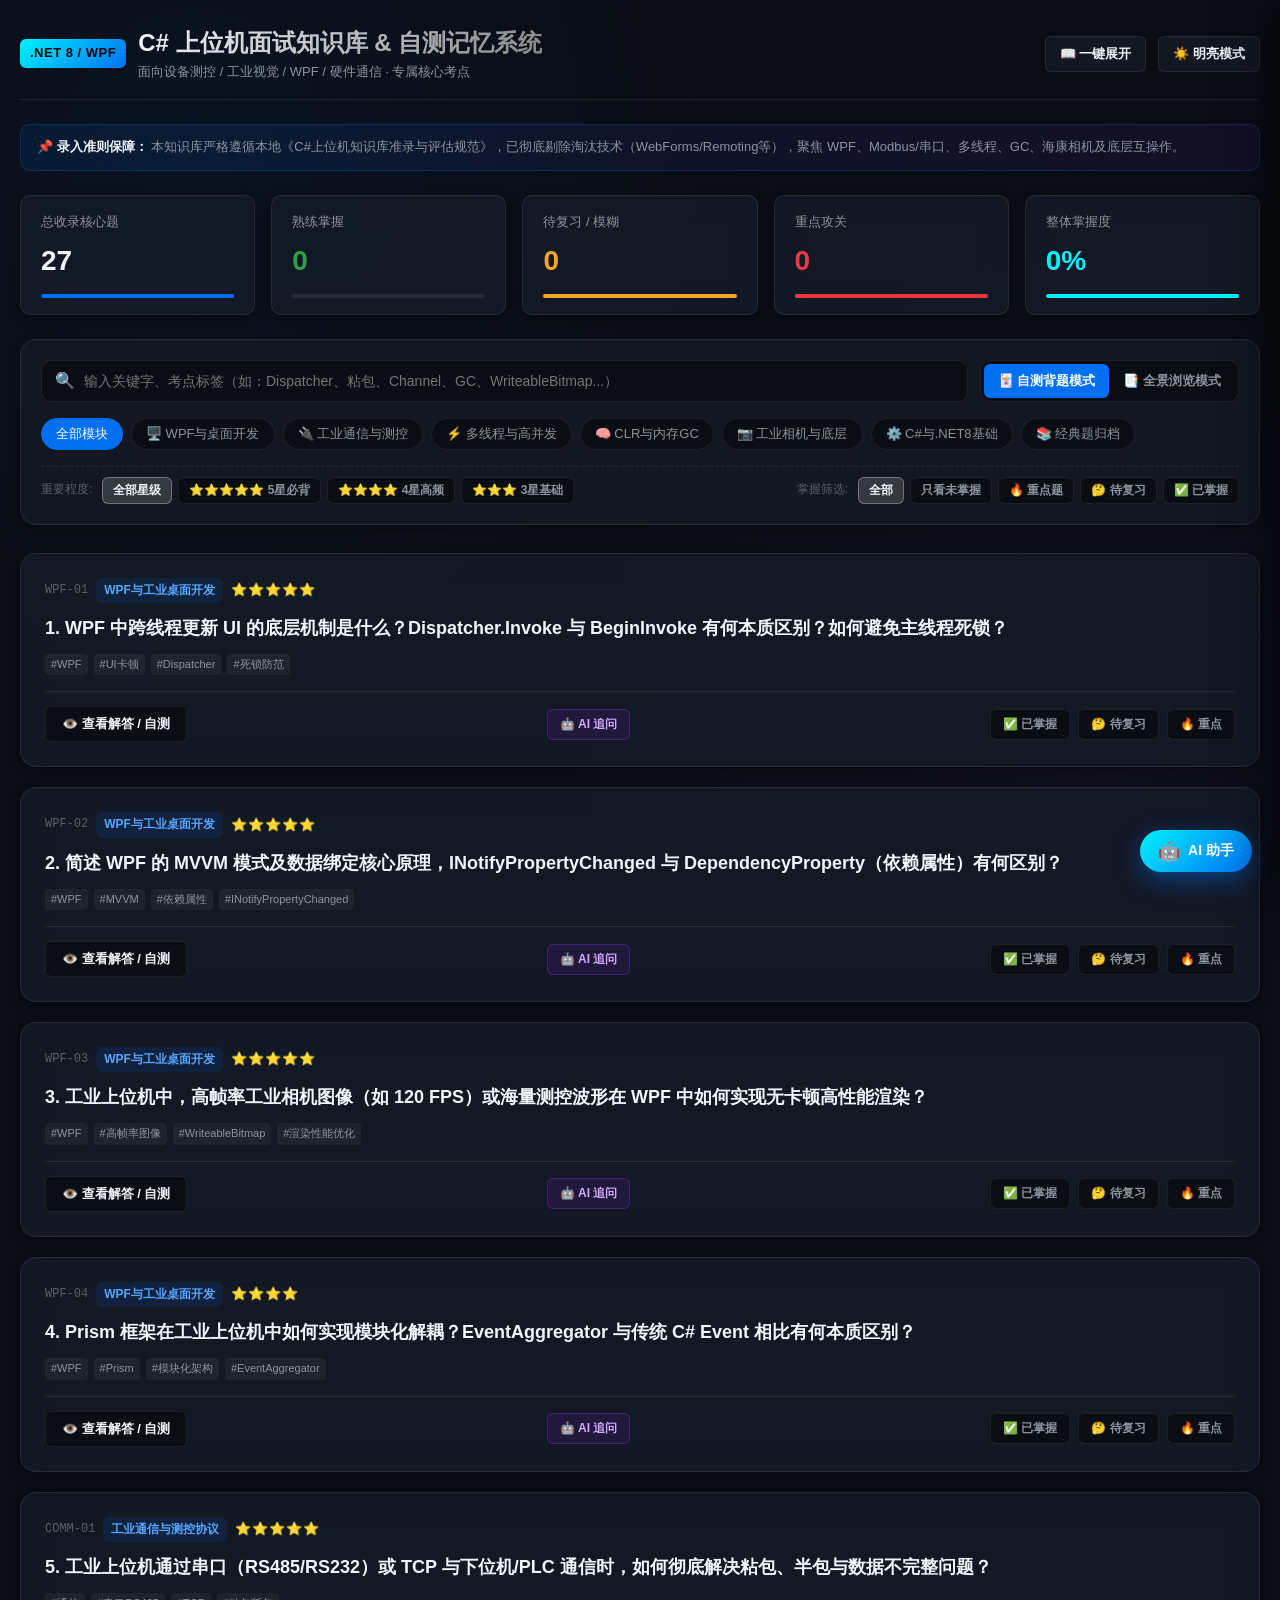
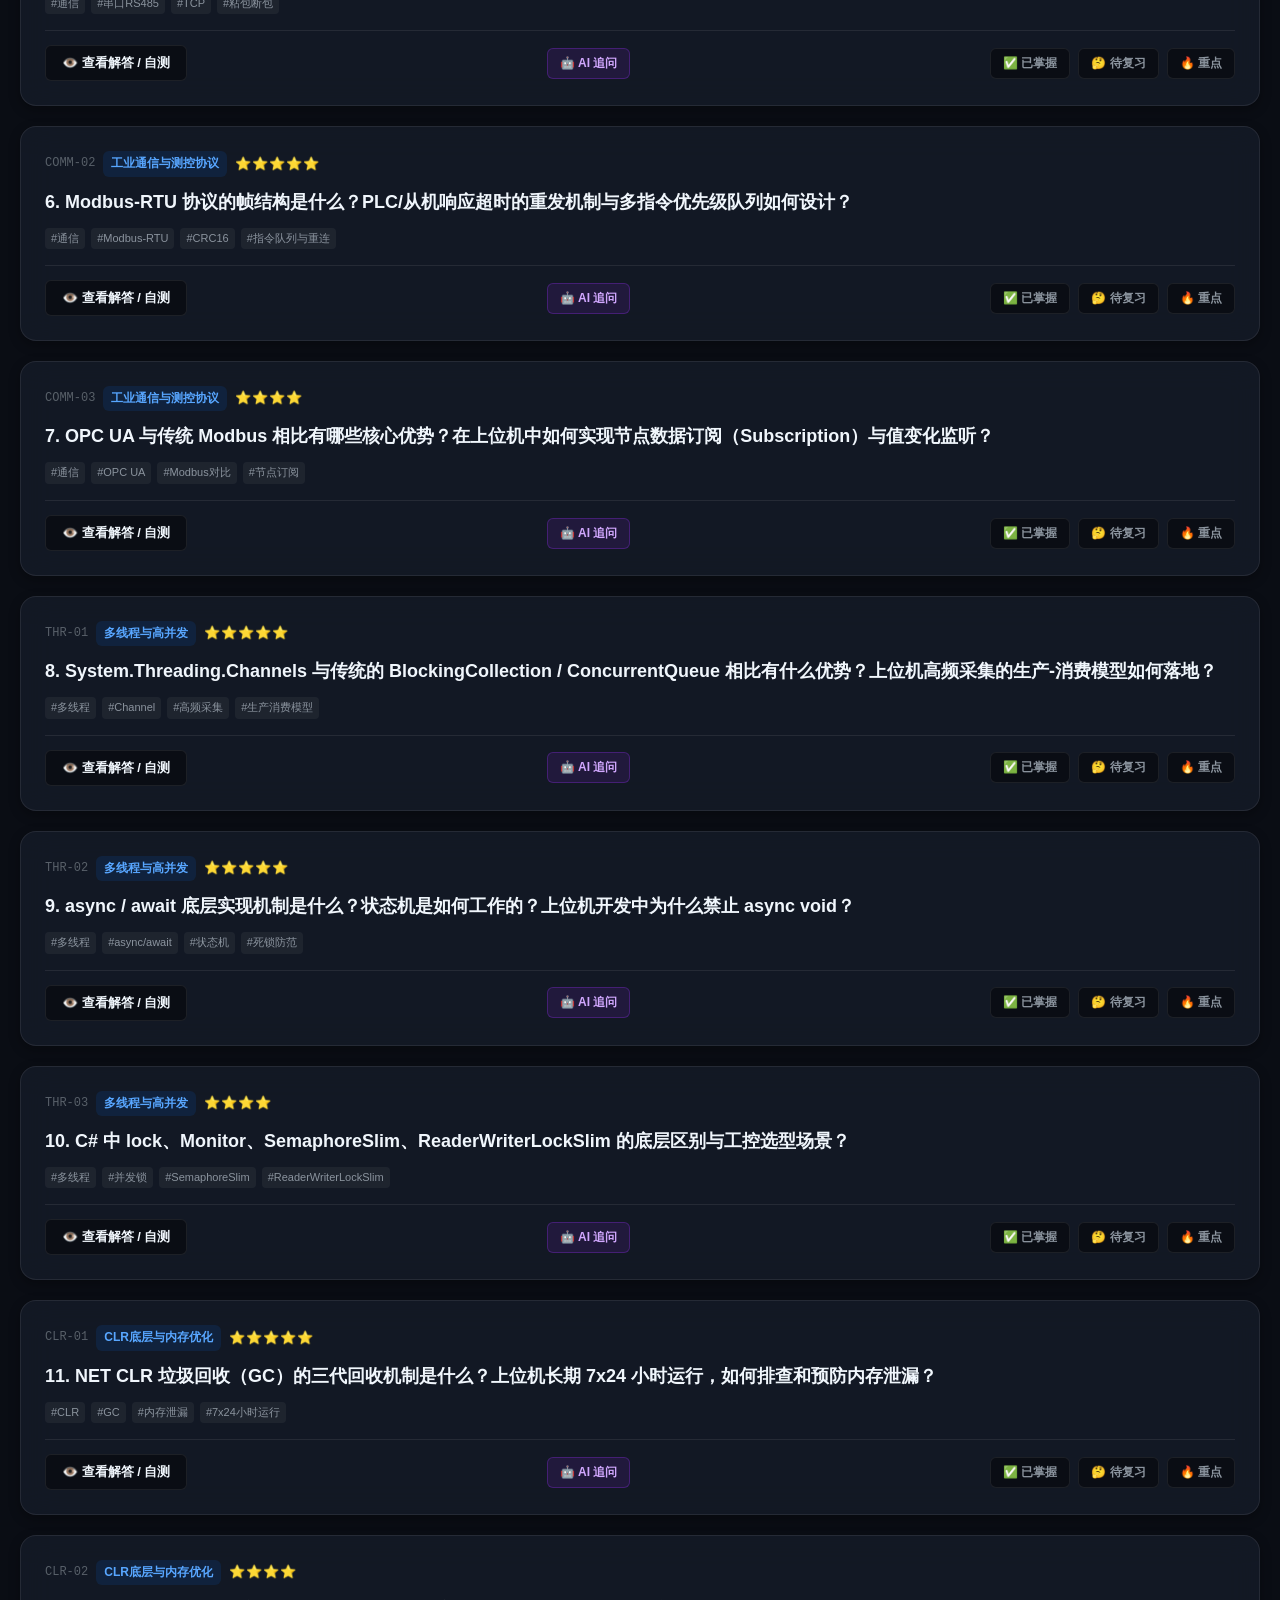
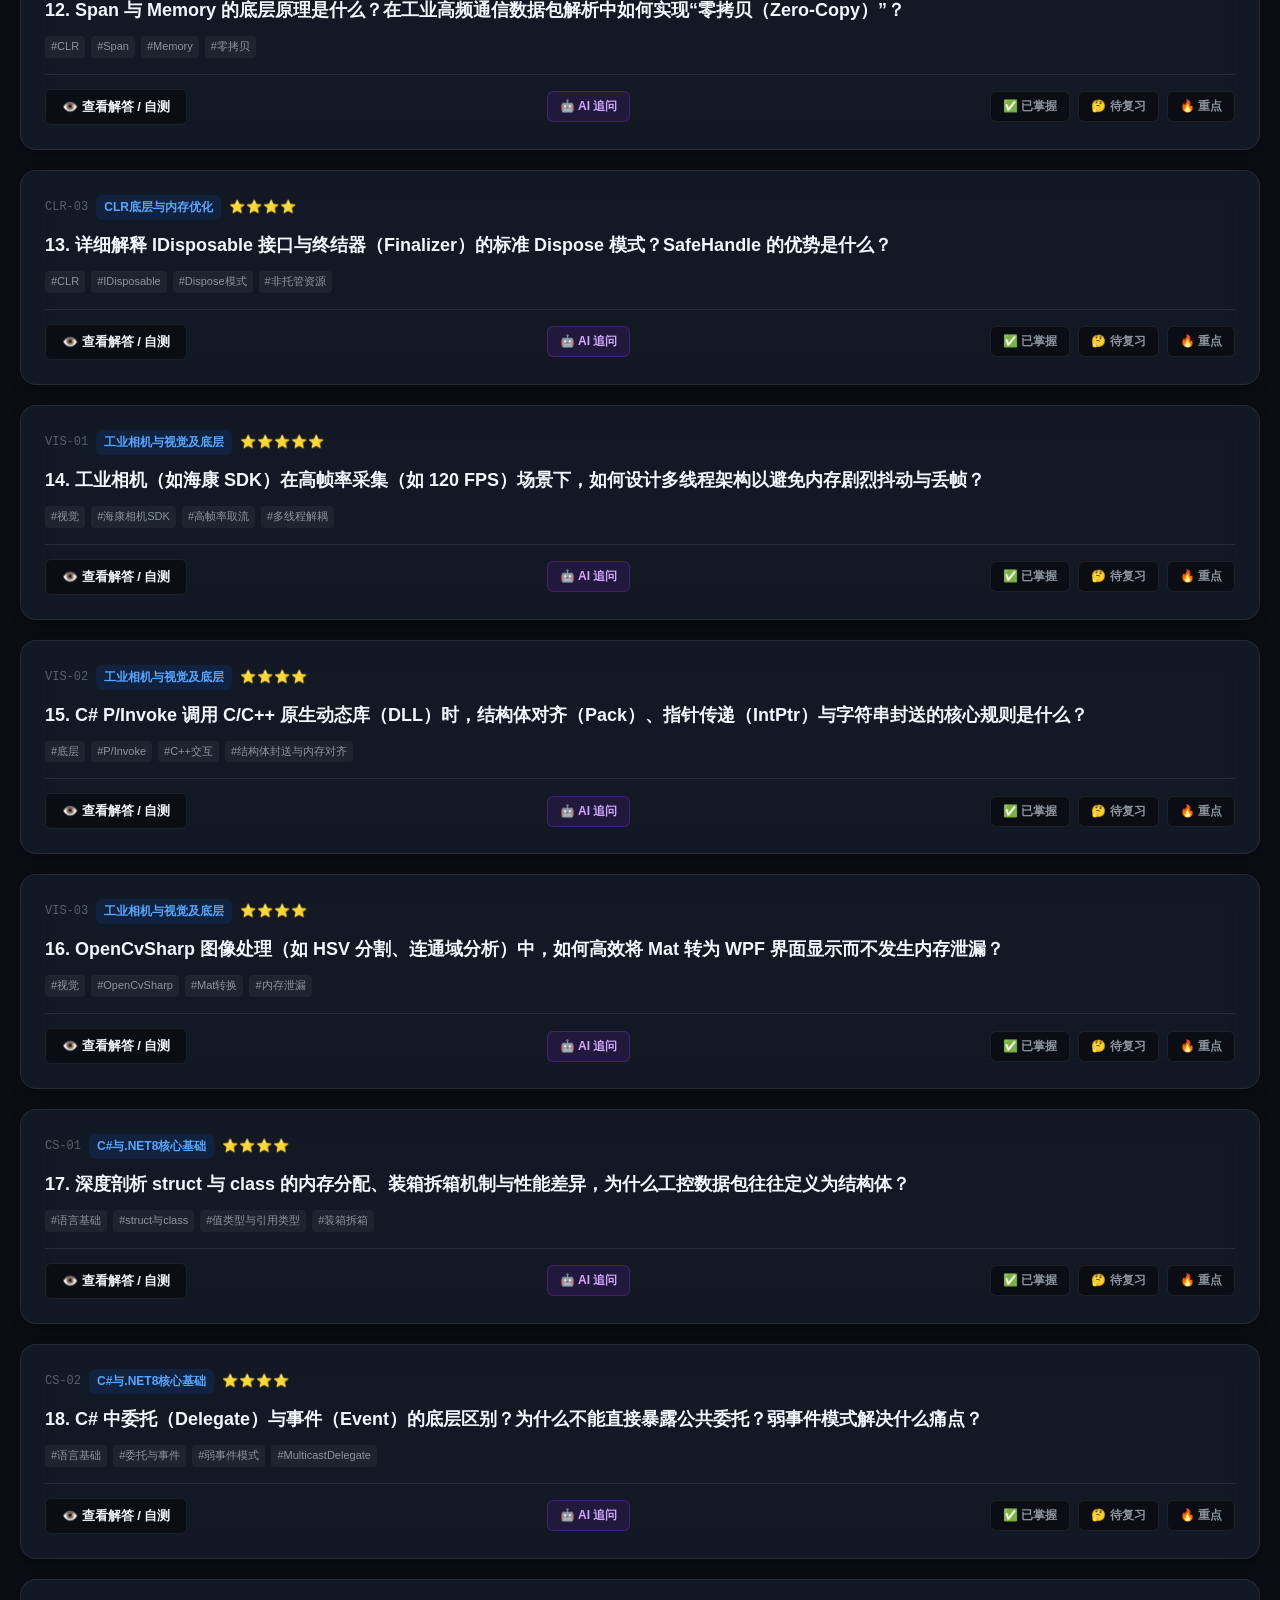
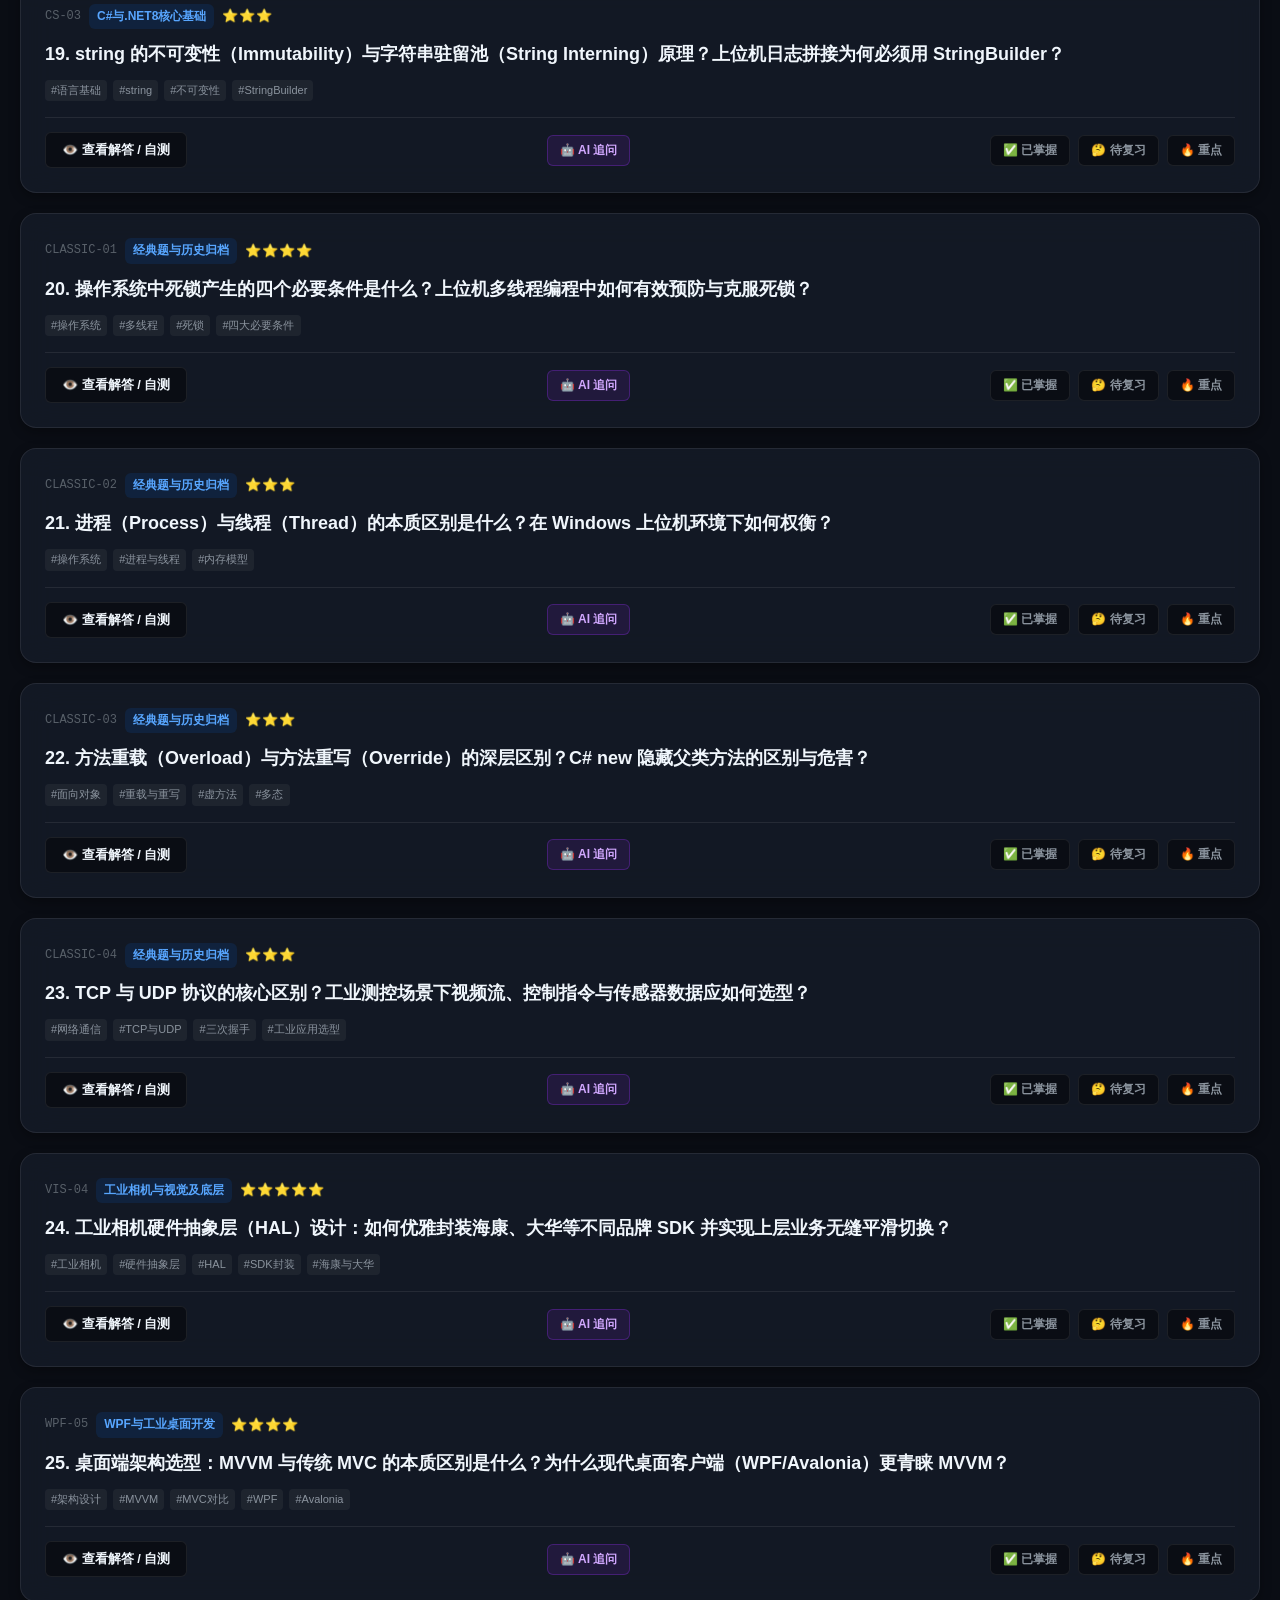
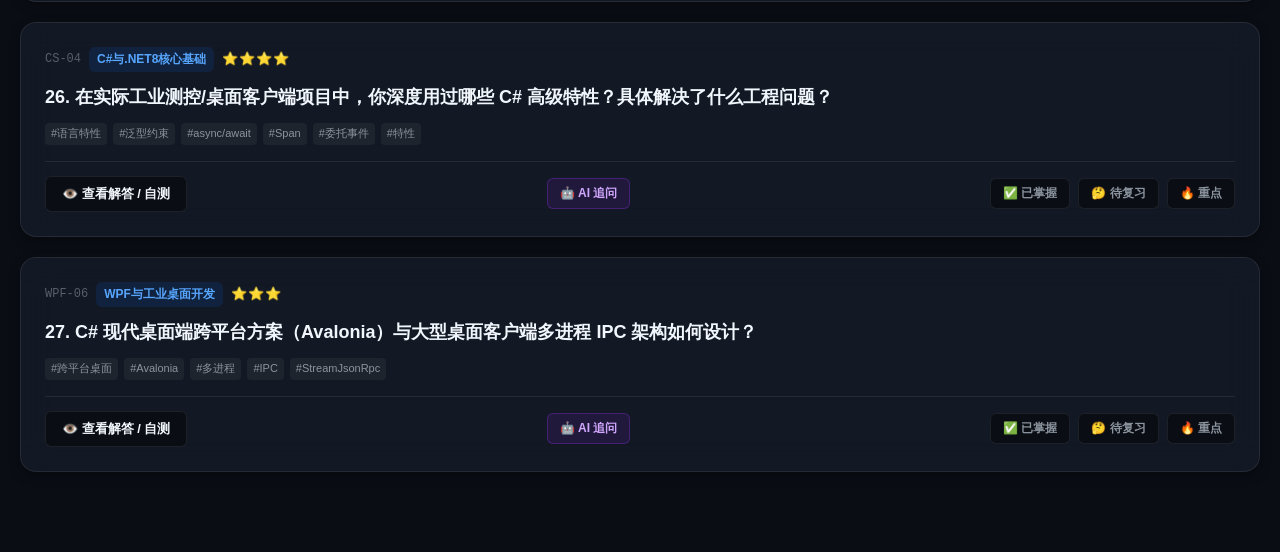
==== commit c42352d6: "feat: make AI drawer full-height resizable and enforce concise answers" ====
--- a/index.html
+++ b/index.html
@@ -120,8 +120,13 @@
       <span class="ai-fab-text">AI 助手</span>
     </button>
 
-    <!-- AI 对话抽屉面板 -->
+    <!-- AI 对话抽屉面板 (贴右侧全高，支持拖拽调宽) -->
     <div id="aiDrawer" class="ai-drawer">
+      <!-- 左侧拖拽调宽手柄 -->
+      <div id="aiResizeHandle" class="ai-resize-handle" title="按住左右拖拽调整宽度">
+        <div class="ai-resize-grip"></div>
+      </div>
+
       <!-- 抽屉头部 -->
       <div class="ai-drawer-header">
         <div class="ai-drawer-brand">
--- a/app_data/style.css
+++ b/app_data/style.css
@@ -849,42 +849,110 @@
   font-size: 18px;
 }
 
-/* AI 对话面板容器 (桌面端浮动卡片 / 移动端全屏抽屉) */
-.ai-drawer {
+/* ==========================================================
+   AI 对话抽屉 - 高清对比度与明暗双主题自适应设计
+   ========================================================== */
+
+/* 1. 悬浮入口按钮 */
+.ai-fab-btn {
   position: fixed;
   bottom: 28px;
   right: 28px;
-  width: 460px;
-  max-width: calc(100vw - 32px);
-  height: 640px;
-  max-height: calc(100vh - 80px);
-  background: var(--bg-card);
-  backdrop-filter: blur(24px);
-  -webkit-backdrop-filter: blur(24px);
-  border: 1px solid rgba(255, 255, 255, 0.15);
-  border-radius: var(--radius-lg);
-  box-shadow: 0 20px 50px rgba(0, 0, 0, 0.6), 0 0 20px rgba(0, 112, 243, 0.15);
+  z-index: 999;
+  display: flex;
+  align-items: center;
+  gap: 8px;
+  padding: 10px 18px;
+  background: linear-gradient(135deg, #00f2fe, #0070f3);
+  color: #ffffff;
+  border: none;
+  border-radius: 999px;
+  font-size: 14px;
+  font-weight: 700;
+  cursor: pointer;
+  box-shadow: 0 8px 24px rgba(0, 112, 243, 0.45);
+  transition: var(--transition);
+}
+
+.ai-fab-btn:hover {
+  transform: translateY(-2px) scale(1.04);
+  box-shadow: 0 12px 30px rgba(0, 112, 243, 0.6);
+}
+
+.ai-fab-icon {
+  font-size: 18px;
+}
+
+/* 2. AI 抽屉容器 (贴右侧全高，支持自由拉伸宽度) */
+.ai-drawer {
+  position: fixed;
+  top: 0;
+  right: 0;
+  bottom: 0;
+  height: 100vh;
+  width: 580px;
+  min-width: 360px;
+  max-width: 90vw;
+  background: #111722;
+  border-left: 1px solid rgba(255, 255, 255, 0.15);
+  box-shadow: -10px 0 40px rgba(0, 0, 0, 0.65);
   display: flex;
   flex-direction: column;
   z-index: 1001;
   overflow: hidden;
-  opacity: 0;
-  pointer-events: none;
-  transform: translateY(20px) scale(0.96);
-  transition: all 0.3s cubic-bezier(0.16, 1, 0.3, 1);
+  transform: translateX(100%);
+  transition: transform 0.3s cubic-bezier(0.16, 1, 0.3, 1);
 }
 
 .ai-drawer.open {
-  opacity: 1;
-  pointer-events: auto;
-  transform: translateY(0) scale(1);
+  transform: translateX(0);
+}
+
+/* 拖拽中移除平滑过渡，保证像素级跟随 */
+.ai-drawer.resizing {
+  transition: none !important;
+  user-select: none !important;
+}
+
+/* 左边缘拖拽手柄 */
+.ai-resize-handle {
+  position: absolute;
+  top: 0;
+  left: 0;
+  width: 10px;
+  height: 100%;
+  cursor: col-resize;
+  z-index: 30;
+  display: flex;
+  align-items: center;
+  justify-content: center;
+  transition: background 0.2s;
+}
+
+.ai-resize-grip {
+  width: 3px;
+  height: 50px;
+  border-radius: 3px;
+  background: rgba(255, 255, 255, 0.25);
+  transition: background 0.2s, height 0.2s;
+}
+
+.ai-resize-handle:hover,
+.ai-drawer.resizing .ai-resize-handle {
+  background: rgba(0, 112, 243, 0.35);
+}
+
+.ai-resize-handle:hover .ai-resize-grip,
+.ai-drawer.resizing .ai-resize-grip {
+  background: #00f2fe;
+  height: 80px;
 }
 
 /* 抽屉头部 */
 .ai-drawer-header {
   padding: 14px 18px;
-  background: rgba(18, 23, 34, 0.85);
-  border-bottom: 1px solid var(--border-color);
+  background: #182030;
+  border-bottom: 1px solid rgba(255, 255, 255, 0.1);
   display: flex;
   justify-content: space-between;
   align-items: center;
@@ -900,8 +968,8 @@
   width: 10px;
   height: 10px;
   border-radius: 50%;
-  background: var(--accent-cyan);
-  box-shadow: 0 0 10px var(--accent-cyan);
+  background: #00f2fe;
+  box-shadow: 0 0 10px #00f2fe;
   animation: pulse 2s infinite;
 }
 
@@ -914,12 +982,14 @@
 .ai-drawer-title {
   font-size: 14px;
   font-weight: 700;
-  color: var(--text-primary);
+  color: #f8fafc;
+  letter-spacing: 0.3px;
 }
 
 .ai-drawer-sub {
   font-size: 11px;
-  color: var(--text-secondary);
+  color: #94a3b8;
+  margin-top: 2px;
 }
 
 .ai-drawer-actions {
@@ -928,12 +998,12 @@
 }
 
 .ai-icon-btn {
-  background: rgba(255, 255, 255, 0.05);
-  border: 1px solid var(--border-color);
-  color: var(--text-secondary);
+  background: rgba(255, 255, 255, 0.08);
+  border: 1px solid rgba(255, 255, 255, 0.15);
+  color: #e2e8f0;
   border-radius: 6px;
-  width: 30px;
-  height: 30px;
+  width: 32px;
+  height: 32px;
   display: flex;
   align-items: center;
   justify-content: center;
@@ -943,14 +1013,15 @@
 }
 
 .ai-icon-btn:hover {
-  background: rgba(255, 255, 255, 0.12);
-  color: var(--text-primary);
+  background: rgba(255, 255, 255, 0.18);
+  color: #ffffff;
+  border-color: #0070f3;
 }
 
 /* 配置卡片面板 */
 .ai-config-panel {
-  background: rgba(10, 13, 20, 0.95);
-  border-bottom: 1px solid var(--border-color);
+  background: #141b27;
+  border-bottom: 1px solid rgba(255, 255, 255, 0.1);
   padding: 14px 18px;
   display: none;
   flex-direction: column;
@@ -969,23 +1040,24 @@
 
 .ai-config-label {
   font-size: 12px;
-  color: var(--text-secondary);
+  color: #cbd5e1;
   font-weight: 600;
 }
 
 .ai-config-input, .ai-config-select {
-  background: var(--bg-primary);
-  border: 1px solid var(--border-color);
+  background: #0d121c;
+  border: 1px solid rgba(255, 255, 255, 0.18);
   border-radius: 6px;
-  color: var(--text-primary);
-  padding: 6px 10px;
-  font-size: 12px;
+  color: #ffffff;
+  padding: 7px 11px;
+  font-size: 12.5px;
   outline: none;
   transition: var(--transition);
 }
 
 .ai-config-input:focus, .ai-config-select:focus {
-  border-color: var(--accent-blue);
+  border-color: #0070f3;
+  box-shadow: 0 0 0 2px rgba(0, 112, 243, 0.25);
 }
 
 .ai-config-footer {
@@ -997,26 +1069,27 @@
 
 .ai-config-hint {
   font-size: 11px;
-  color: var(--text-muted);
+  color: #94a3b8;
 }
 
 .ai-save-btn {
-  background: var(--accent-blue);
-  color: #fff;
+  background: linear-gradient(135deg, #0284c7, #2563eb);
+  color: #ffffff;
   border: none;
-  padding: 4px 12px;
-  border-radius: 4px;
+  padding: 5px 14px;
+  border-radius: 5px;
   font-size: 12px;
-  font-weight: 600;
+  font-weight: 700;
   cursor: pointer;
   transition: var(--transition);
 }
 
 .ai-save-btn:hover {
-  background: #005bb5;
-}
-
-/* 消息流展示区 */
+  opacity: 0.92;
+  transform: translateY(-1px);
+}
+
+/* 消息流展示区 (默认深色模式) */
 .ai-chat-stream {
   flex: 1;
   padding: 16px;
@@ -1024,14 +1097,14 @@
   display: flex;
   flex-direction: column;
   gap: 14px;
-  background: rgba(10, 13, 20, 0.4);
+  background: #0c1017;
 }
 
 .ai-msg {
   display: flex;
   gap: 10px;
   align-items: flex-start;
-  max-width: 90%;
+  max-width: 92%;
   animation: fadeIn 0.2s ease;
 }
 
@@ -1045,65 +1118,70 @@
 }
 
 .ai-avatar {
-  width: 30px;
-  height: 30px;
+  width: 32px;
+  height: 32px;
   border-radius: 50%;
-  background: rgba(0, 112, 243, 0.15);
-  border: 1px solid rgba(0, 112, 243, 0.3);
+  background: rgba(0, 112, 243, 0.2);
+  border: 1px solid rgba(0, 112, 243, 0.4);
   display: flex;
   align-items: center;
   justify-content: center;
-  font-size: 15px;
+  font-size: 16px;
   flex-shrink: 0;
 }
 
 .ai-msg-user .ai-avatar {
-  background: rgba(121, 40, 202, 0.2);
-  border-color: rgba(121, 40, 202, 0.4);
-}
-
+  background: rgba(121, 40, 202, 0.25);
+  border-color: rgba(121, 40, 202, 0.5);
+}
+
+/* 机器人气泡 (高清晰深色) */
 .ai-bubble {
-  background: rgba(22, 28, 42, 0.85);
-  border: 1px solid var(--border-color);
-  padding: 10px 14px;
+  background: #182232;
+  border: 1px solid rgba(255, 255, 255, 0.12);
+  padding: 11px 15px;
   border-radius: 12px;
   font-size: 13.5px;
-  line-height: 1.6;
-  color: var(--text-primary);
+  line-height: 1.65;
+  color: #f1f5f9;
   word-break: break-word;
-}
-
+  box-shadow: 0 4px 12px rgba(0, 0, 0, 0.2);
+}
+
+.ai-bubble strong {
+  color: #38bdf8;
+  font-weight: 600;
+}
+
+/* 用户气泡 (鲜艳醒目渐变) */
 .ai-msg-user .ai-bubble {
-  background: linear-gradient(135deg, rgba(0, 112, 243, 0.3), rgba(121, 40, 202, 0.25));
-  border-color: rgba(0, 112, 243, 0.4);
-  color: #fff;
-}
-
-.ai-bubble pre {
-  background: #0d1117;
+  background: linear-gradient(135deg, #0284c7, #2563eb);
+  border: 1px solid rgba(255, 255, 255, 0.2);
+  color: #ffffff;
+  box-shadow: 0 4px 14px rgba(37, 99, 235, 0.35);
+}
+
+.ai-msg-user .ai-bubble strong {
+  color: #ffffff;
+}
+
+/* 行内代码 */
+.ai-bubble code {
+  font-family: SFMono-Regular, Consolas, Monaco, monospace;
+  background: rgba(0, 0, 0, 0.35);
   border: 1px solid rgba(255, 255, 255, 0.1);
-  border-radius: 6px;
-  padding: 8px 10px;
-  margin: 8px 0;
-  overflow-x: auto;
-  font-family: SFMono-Regular, Consolas, monospace;
-  font-size: 12px;
-}
-
-.ai-bubble code {
-  font-family: SFMono-Regular, Consolas, monospace;
-  background: rgba(255, 255, 255, 0.08);
-  padding: 2px 4px;
+  padding: 2px 5px;
   border-radius: 4px;
   font-size: 12px;
-  color: #58a6ff;
-}
-
-.ai-cursor {
+  color: #7dd3fc;
+}
+
+/* 打字机光标 */
+.ai-typing-cursor {
   display: inline-block;
-  width: 6px;
+  width: 7px;
   height: 14px;
-  background: var(--accent-cyan);
+  background: #00f2fe;
   margin-left: 4px;
   vertical-align: middle;
   animation: blink 0.8s infinite;
@@ -1121,8 +1199,8 @@
   gap: 6px;
   overflow-x: auto;
   white-space: nowrap;
-  background: rgba(18, 23, 34, 0.6);
-  border-top: 1px solid var(--border-color);
+  background: #141b27;
+  border-top: 1px solid rgba(255, 255, 255, 0.08);
   scrollbar-width: none;
 }
 
@@ -1131,11 +1209,12 @@
 }
 
 .ai-quick-tag {
-  background: rgba(255, 255, 255, 0.05);
-  border: 1px solid var(--border-color);
-  color: var(--text-secondary);
-  font-size: 11px;
-  padding: 4px 10px;
+  background: rgba(14, 165, 233, 0.12);
+  border: 1px solid rgba(14, 165, 233, 0.3);
+  color: #38bdf8;
+  font-size: 11.5px;
+  font-weight: 500;
+  padding: 4px 11px;
   border-radius: 12px;
   cursor: pointer;
   transition: var(--transition);
@@ -1143,16 +1222,16 @@
 }
 
 .ai-quick-tag:hover {
-  background: var(--tag-bg);
-  color: var(--tag-text);
-  border-color: var(--tag-text);
-}
-
-/* 底部输入栏 */
+  background: rgba(14, 165, 233, 0.25);
+  color: #ffffff;
+  border-color: #38bdf8;
+}
+
+/* 底部输入栏 (默认深色模式) */
 .ai-input-bar {
   padding: 12px 14px;
-  background: rgba(18, 23, 34, 0.95);
-  border-top: 1px solid var(--border-color);
+  background: #141b27;
+  border-top: 1px solid rgba(255, 255, 255, 0.1);
   display: flex;
   gap: 10px;
   align-items: flex-end;
@@ -1160,52 +1239,56 @@
 
 .ai-textarea {
   flex: 1;
-  background: var(--bg-primary);
-  border: 1px solid var(--border-color);
+  background: #0c1017;
+  border: 1px solid rgba(255, 255, 255, 0.18);
   border-radius: 8px;
-  padding: 8px 12px;
-  color: var(--text-primary);
-  font-size: 13px;
-  line-height: 1.4;
+  padding: 9px 13px;
+  color: #ffffff;
+  font-size: 13px;
+  line-height: 1.45;
   resize: none;
   outline: none;
   font-family: inherit;
   transition: var(--transition);
 }
 
+.ai-textarea::placeholder {
+  color: #64748b;
+}
+
 .ai-textarea:focus {
-  border-color: var(--accent-blue);
-  box-shadow: 0 0 0 2px rgba(0, 112, 243, 0.2);
+  border-color: #0070f3;
+  box-shadow: 0 0 0 2px rgba(0, 112, 243, 0.25);
 }
 
 .ai-send-btn {
-  background: linear-gradient(135deg, var(--accent-cyan), var(--accent-blue));
-  color: #000;
+  background: linear-gradient(135deg, #00f2fe, #0070f3);
+  color: #000000;
   border: none;
   border-radius: 8px;
-  padding: 8px 16px;
+  padding: 8px 18px;
   font-weight: 700;
   font-size: 13px;
   cursor: pointer;
   transition: var(--transition);
-  height: 36px;
+  height: 38px;
 }
 
 .ai-send-btn:hover {
-  opacity: 0.9;
+  opacity: 0.92;
   transform: translateY(-1px);
 }
 
 .ai-send-btn:disabled {
-  opacity: 0.5;
+  opacity: 0.45;
   cursor: not-allowed;
   transform: none;
 }
 
 /* 卡片底部的 [🤖 AI 追问] 快捷按钮 */
 .ask-ai-card-btn {
-  background: rgba(121, 40, 202, 0.12);
-  border: 1px solid rgba(121, 40, 202, 0.35);
+  background: rgba(121, 40, 202, 0.15);
+  border: 1px solid rgba(121, 40, 202, 0.4);
   color: #d2a8ff;
   padding: 6px 12px;
   border-radius: var(--radius-sm);
@@ -1219,10 +1302,199 @@
 }
 
 .ask-ai-card-btn:hover {
-  background: rgba(121, 40, 202, 0.25);
+  background: rgba(121, 40, 202, 0.3);
   border-color: #d2a8ff;
-  color: #fff;
+  color: #ffffff;
   transform: translateY(-1px);
+}
+
+/* AI 回复中的代码块与复制按钮 */
+.ai-code-wrapper {
+  margin: 10px 0;
+  border-radius: 8px;
+  overflow: hidden;
+  border: 1px solid rgba(255, 255, 255, 0.15);
+  background: #090d13;
+}
+
+.ai-code-header {
+  display: flex;
+  justify-content: space-between;
+  align-items: center;
+  padding: 5px 12px;
+  background: rgba(255, 255, 255, 0.06);
+  border-bottom: 1px solid rgba(255, 255, 255, 0.08);
+  font-size: 11px;
+  color: #94a3b8;
+  font-family: var(--font-mono);
+  text-transform: uppercase;
+  font-weight: 600;
+}
+
+.ai-copy-btn {
+  background: transparent;
+  border: 1px solid rgba(255, 255, 255, 0.2);
+  color: #cbd5e1;
+  border-radius: 4px;
+  padding: 2px 7px;
+  font-size: 11px;
+  cursor: pointer;
+  transition: var(--transition);
+}
+
+.ai-copy-btn:hover {
+  background: rgba(255, 255, 255, 0.15);
+  color: #ffffff;
+  border-color: #00f2fe;
+}
+
+.ai-code-wrapper pre {
+  margin: 0;
+  padding: 10px 14px;
+  overflow-x: auto;
+  font-size: 12.5px;
+  line-height: 1.55;
+  background: transparent;
+  color: #f8fafc;
+}
+
+/* ==========================================================
+   明亮模式 (data-theme="light") 专属高对比度适配
+   ========================================================== */
+[data-theme="light"] .ai-drawer {
+  background: #ffffff;
+  border-left: 1px solid rgba(0, 0, 0, 0.12);
+  box-shadow: -10px 0 40px rgba(15, 23, 42, 0.15);
+}
+
+[data-theme="light"] .ai-resize-grip {
+  background: rgba(0, 0, 0, 0.25);
+}
+
+[data-theme="light"] .ai-resize-handle:hover .ai-resize-grip,
+[data-theme="light"] .ai-drawer.resizing .ai-resize-grip {
+  background: #0070f3;
+}
+
+[data-theme="light"] .ai-drawer-header {
+  background: #f8fafc;
+  border-bottom: 1px solid #e2e8f0;
+}
+
+[data-theme="light"] .ai-drawer-title {
+  color: #0f172a;
+}
+
+[data-theme="light"] .ai-drawer-sub {
+  color: #64748b;
+}
+
+[data-theme="light"] .ai-icon-btn {
+  background: #f1f5f9;
+  border-color: #cbd5e1;
+  color: #334155;
+}
+
+[data-theme="light"] .ai-icon-btn:hover {
+  background: #e2e8f0;
+  color: #0f172a;
+  border-color: #0070f3;
+}
+
+[data-theme="light"] .ai-config-panel {
+  background: #f8fafc;
+  border-bottom: 1px solid #e2e8f0;
+}
+
+[data-theme="light"] .ai-config-label {
+  color: #334155;
+}
+
+[data-theme="light"] .ai-config-input,
+[data-theme="light"] .ai-config-select {
+  background: #ffffff;
+  border: 1px solid #cbd5e1;
+  color: #0f172a;
+}
+
+[data-theme="light"] .ai-config-hint {
+  color: #64748b;
+}
+
+[data-theme="light"] .ai-chat-stream {
+  background: #f1f5f9;
+}
+
+[data-theme="light"] .ai-avatar {
+  background: #e0f2fe;
+  border-color: #bae6fd;
+}
+
+/* 明亮模式下的机器人气泡 (纯白底，深黑字，极其清晰) */
+[data-theme="light"] .ai-bubble {
+  background: #ffffff;
+  border: 1px solid #e2e8f0;
+  color: #0f172a;
+  box-shadow: 0 3px 10px rgba(0, 0, 0, 0.05);
+}
+
+[data-theme="light"] .ai-bubble strong {
+  color: #0284c7;
+}
+
+[data-theme="light"] .ai-bubble code {
+  background: #f1f5f9;
+  border: 1px solid #e2e8f0;
+  color: #0369a1;
+}
+
+/* 明亮模式快捷标签 */
+[data-theme="light"] .ai-quick-tags {
+  background: #f8fafc;
+  border-top: 1px solid #e2e8f0;
+}
+
+[data-theme="light"] .ai-quick-tag {
+  background: #e0f2fe;
+  border-color: #bae6fd;
+  color: #0284c7;
+}
+
+[data-theme="light"] .ai-quick-tag:hover {
+  background: #bae6fd;
+  color: #0369a1;
+}
+
+/* 明亮模式输入栏 */
+[data-theme="light"] .ai-input-bar {
+  background: #f8fafc;
+  border-top: 1px solid #e2e8f0;
+}
+
+[data-theme="light"] .ai-textarea {
+  background: #ffffff;
+  border: 1px solid #cbd5e1;
+  color: #0f172a;
+}
+
+[data-theme="light"] .ai-textarea::placeholder {
+  color: #94a3b8;
+}
+
+[data-theme="light"] .ai-send-btn {
+  background: linear-gradient(135deg, #0284c7, #2563eb);
+  color: #ffffff;
+}
+
+[data-theme="light"] .ask-ai-card-btn {
+  background: rgba(121, 40, 202, 0.08);
+  border-color: rgba(121, 40, 202, 0.25);
+  color: #7928ca;
+}
+
+[data-theme="light"] .ask-ai-card-btn:hover {
+  background: rgba(121, 40, 202, 0.16);
+  color: #5b1a9c;
 }
 
 /* 移动端全屏抽屉适配 */
@@ -1250,52 +1522,4 @@
   }
 }
 
-/* AI 回复中的代码块与复制按钮 */
-.ai-code-wrapper {
-  margin: 10px 0;
-  border-radius: 8px;
-  overflow: hidden;
-  border: 1px solid rgba(255, 255, 255, 0.12);
-  background: #0d1117;
-}
-
-.ai-code-header {
-  display: flex;
-  justify-content: space-between;
-  align-items: center;
-  padding: 4px 10px;
-  background: rgba(255, 255, 255, 0.05);
-  border-bottom: 1px solid rgba(255, 255, 255, 0.08);
-  font-size: 11px;
-  color: var(--text-muted);
-  font-family: var(--font-mono);
-  text-transform: uppercase;
-}
-
-.ai-copy-btn {
-  background: transparent;
-  border: 1px solid rgba(255, 255, 255, 0.15);
-  color: var(--text-secondary);
-  border-radius: 4px;
-  padding: 2px 6px;
-  font-size: 11px;
-  cursor: pointer;
-  transition: var(--transition);
-}
-
-.ai-copy-btn:hover {
-  background: rgba(255, 255, 255, 0.1);
-  color: #fff;
-  border-color: var(--accent-cyan);
-}
-
-.ai-code-wrapper pre {
-  margin: 0;
-  padding: 10px 12px;
-  overflow-x: auto;
-  font-size: 12px;
-  line-height: 1.5;
-  background: transparent;
-}
-
-
+
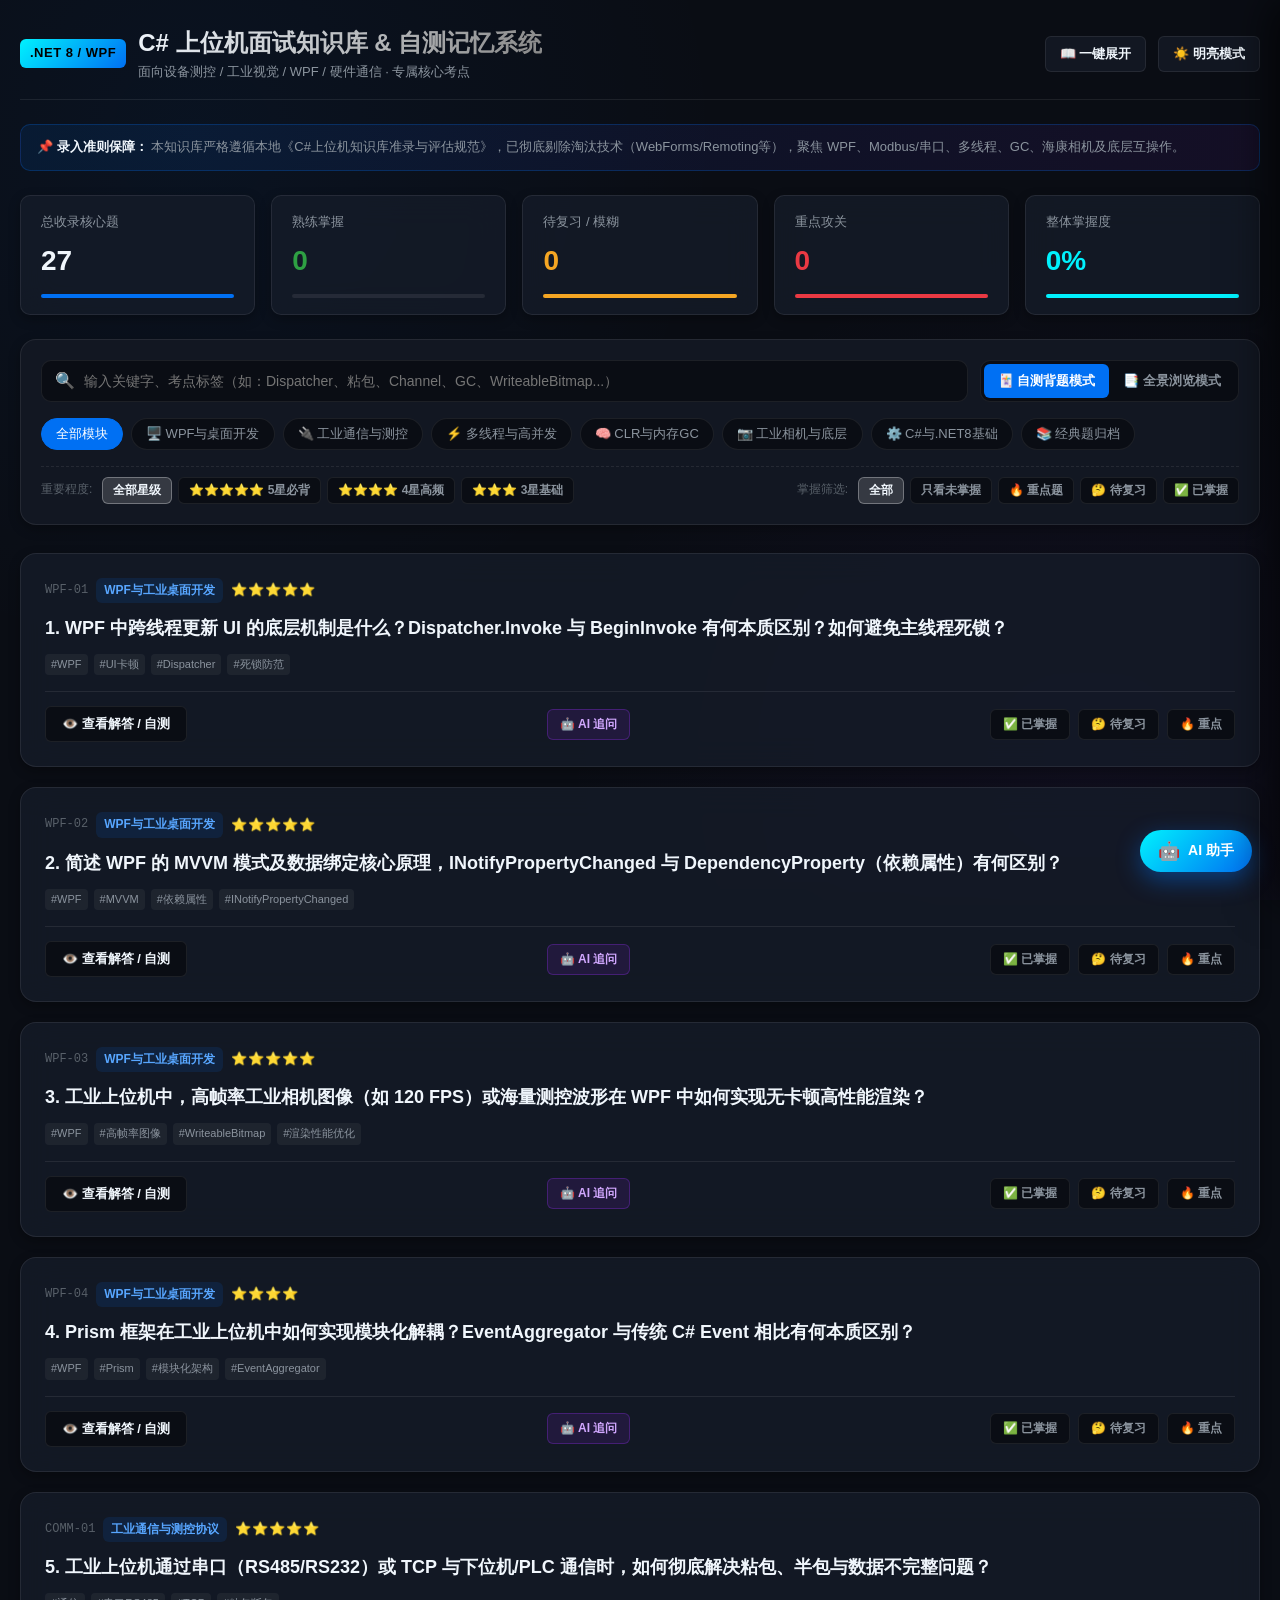
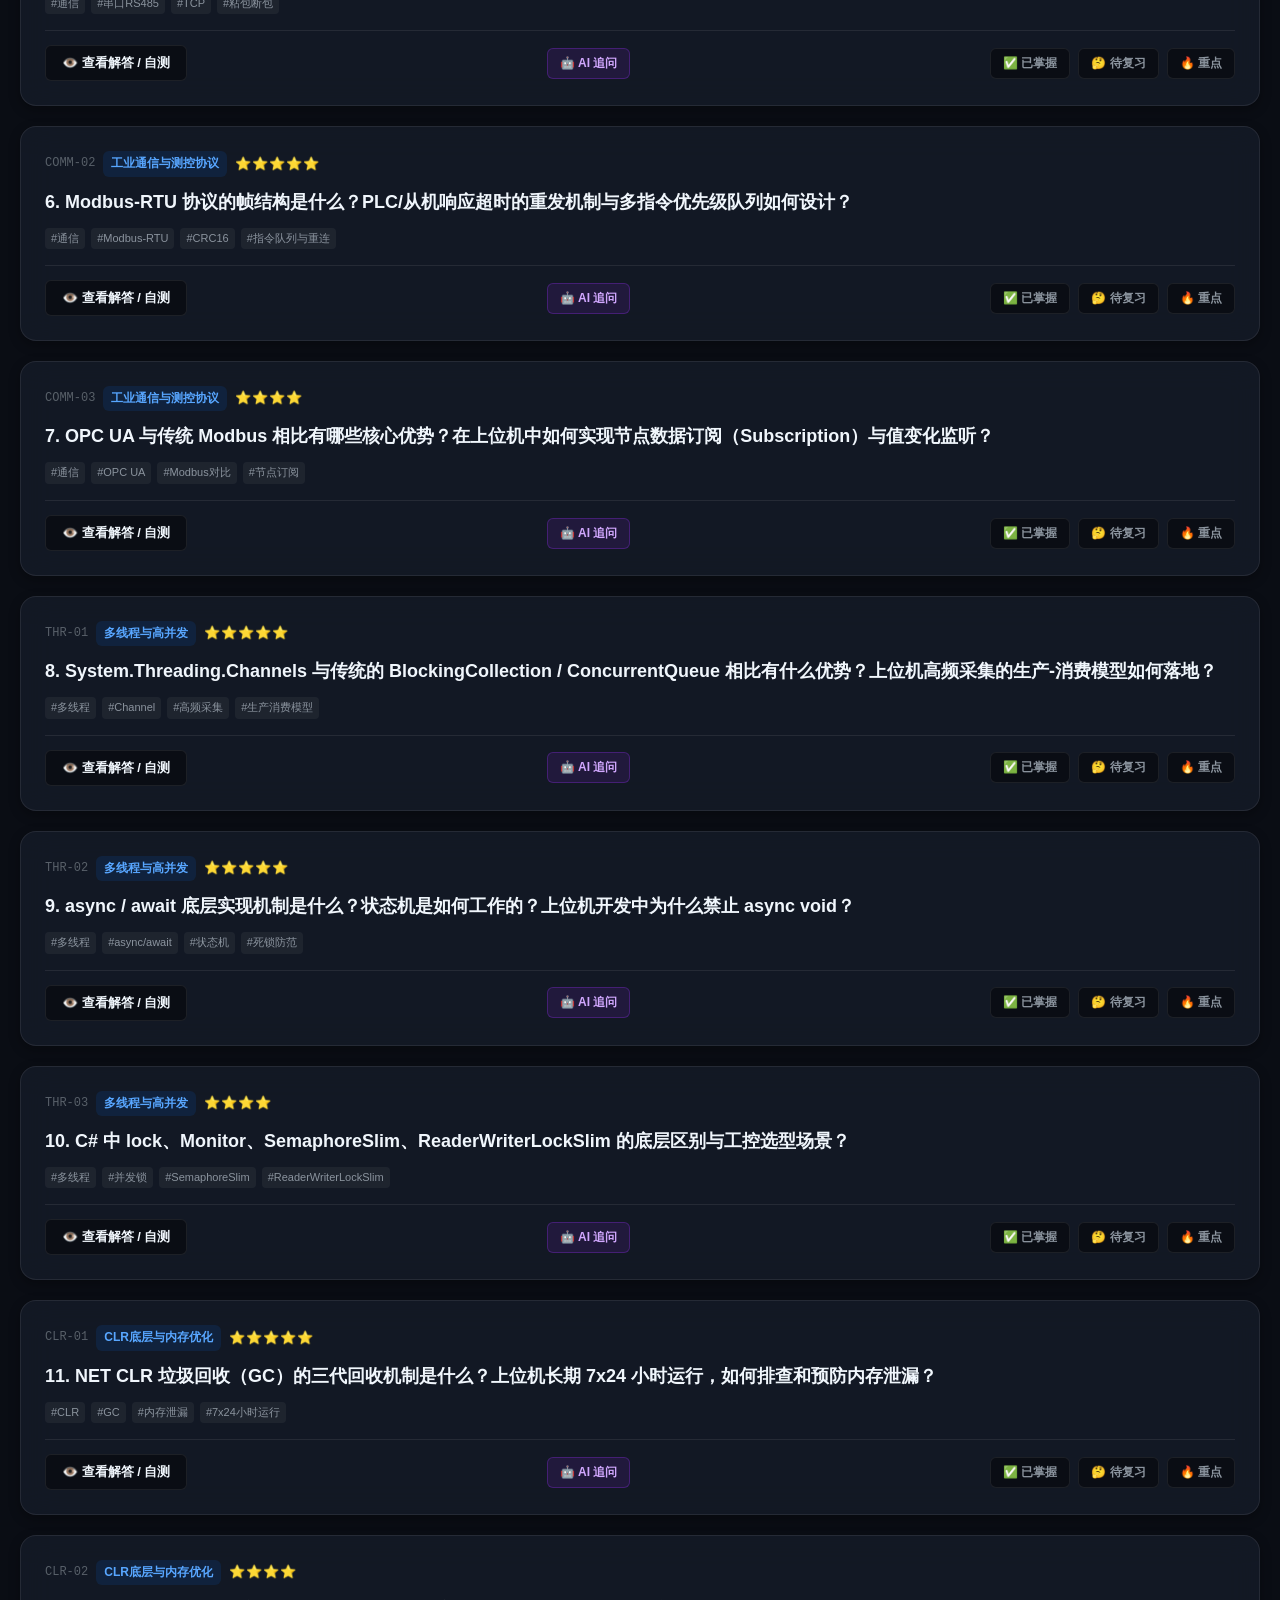
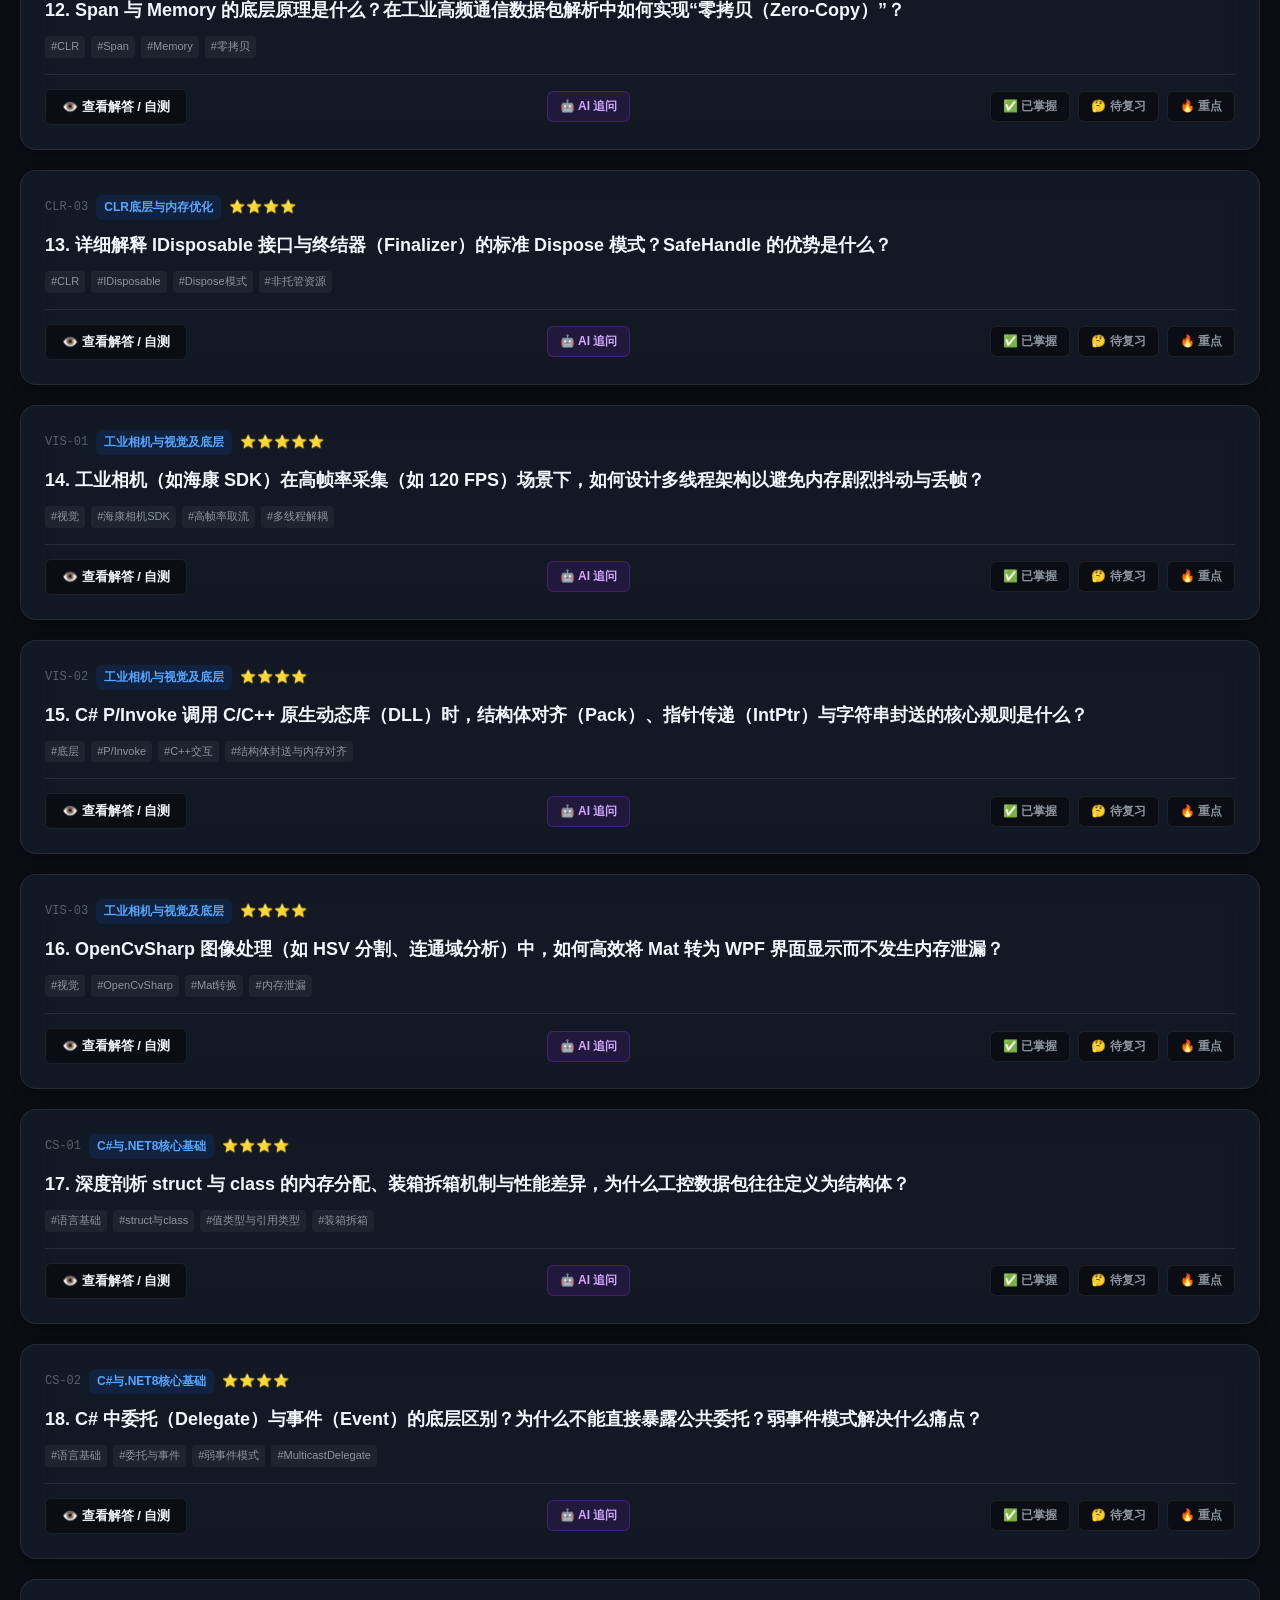
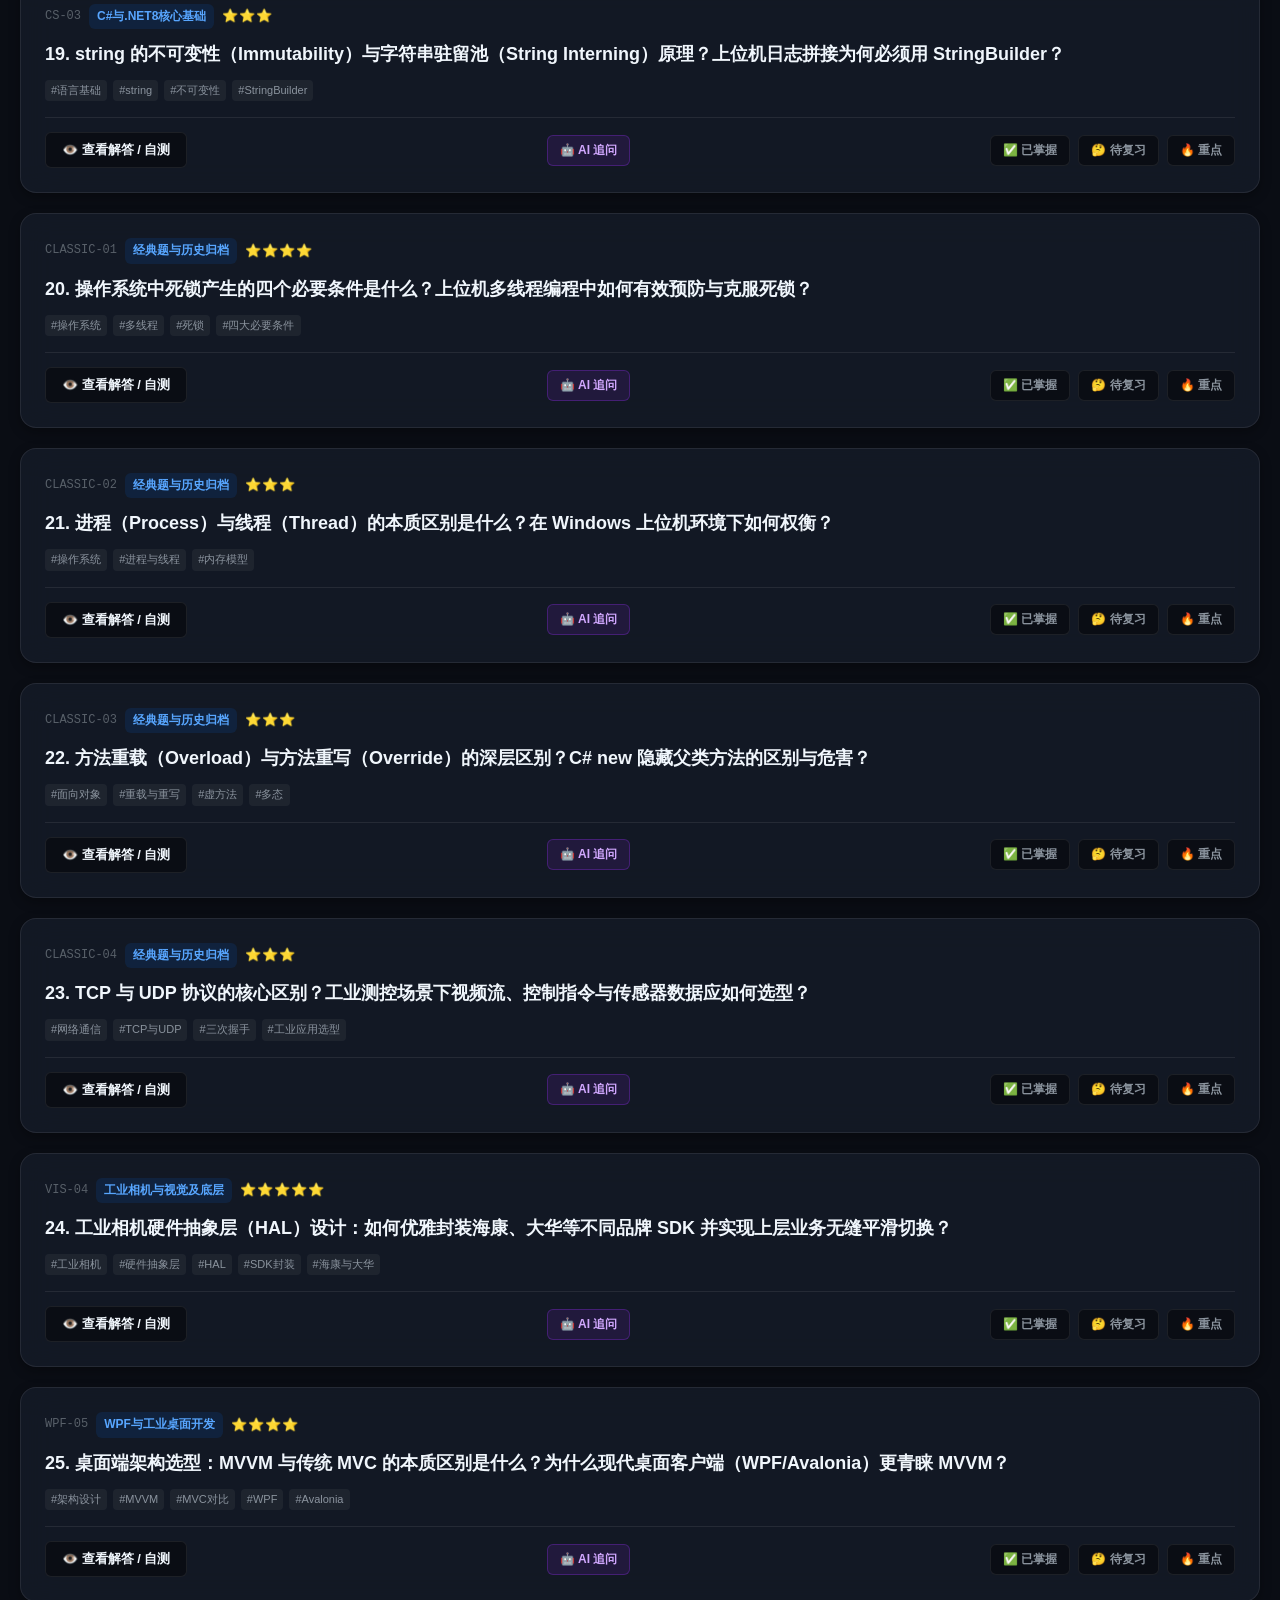
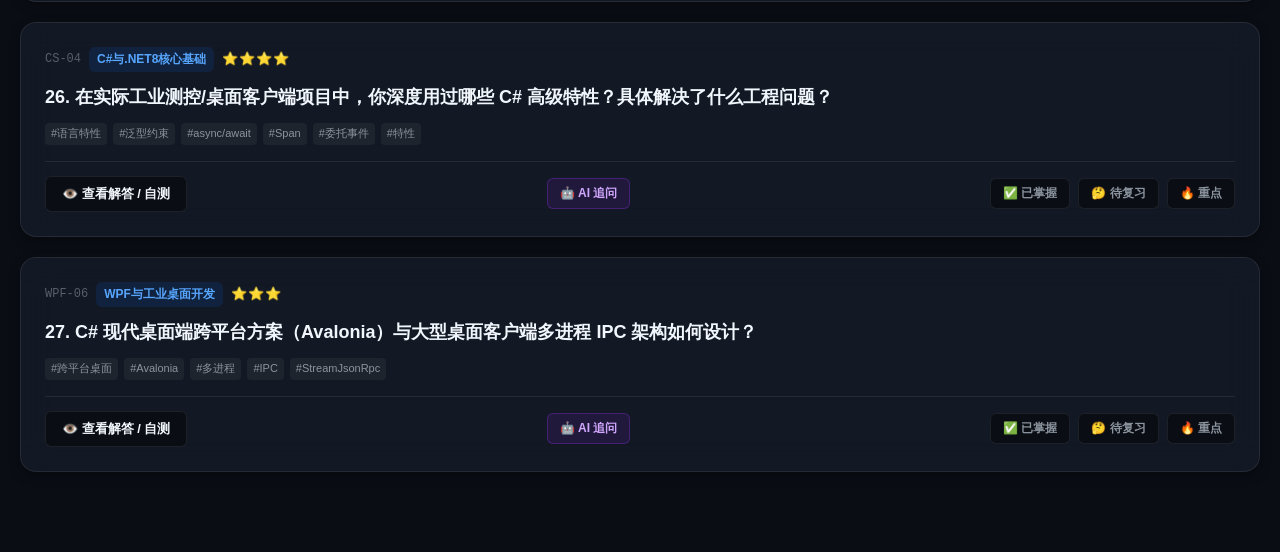
==== commit 86038a24: "fix: resolve mobile view drawer leakage and optimize full-screen mobile experience" ====
--- a/index.html
+++ b/index.html
@@ -114,6 +114,9 @@
       <!-- 动态由 app.js 渲染 -->
     </main>
 
+    <!-- AI 对话背景遮罩 (移动端遮罩与轻触收起) -->
+    <div id="aiDrawerBackdrop" class="ai-drawer-backdrop"></div>
+
     <!-- AI 悬浮入口按钮 -->
     <button id="aiFabBtn" class="ai-fab-btn" title="唤起 C# 上位机 AI 智囊">
       <span class="ai-fab-icon">🤖</span>
--- a/app_data/style.css
+++ b/app_data/style.css
@@ -71,11 +71,31 @@
   background-attachment: fixed;
 }
 
+/* 桌面端推挤式抽屉避让布局 (防止遮挡主内容) */
+@media (min-width: 900px) {
+  body {
+    padding-right: var(--ai-drawer-width, 0px);
+    transition: padding-right 0.3s cubic-bezier(0.16, 1, 0.3, 1);
+  }
+
+  body.ai-resizing {
+    transition: none !important;
+  }
+}
+
+/* 抽屉打开时隐藏悬浮按钮，避免重叠遮挡 */
+body.ai-drawer-open .ai-fab-btn {
+  opacity: 0;
+  pointer-events: none;
+  transform: scale(0.8);
+}
+
 /* 页面容器 */
 .app-container {
   max-width: 1280px;
   margin: 0 auto;
   padding: 24px 20px 80px;
+  transition: max-width 0.3s cubic-bezier(0.16, 1, 0.3, 1);
 }
 
 /* 顶部 Header */
@@ -812,46 +832,27 @@
 
 /* ==========================================================
    AI 智能助手悬浮窗与问答流样式 (DeepSeek BYOK)
-   ========================================================== */
-
-/* 悬浮 FAB 按钮 */
-.ai-fab-btn {
-  position: fixed;
-  bottom: 28px;
-  right: 28px;
-  z-index: 1000;
-  background: linear-gradient(135deg, #0070f3, #7928ca);
-  color: #fff;
-  border: 1px solid rgba(255, 255, 255, 0.2);
-  border-radius: 30px;
-  padding: 10px 18px;
-  display: flex;
-  align-items: center;
-  gap: 8px;
-  font-size: 14px;
-  font-weight: 700;
-  cursor: pointer;
-  box-shadow: 0 8px 24px rgba(0, 112, 243, 0.4), 0 0 12px rgba(121, 40, 202, 0.3);
-  transition: all 0.3s cubic-bezier(0.16, 1, 0.3, 1);
-  backdrop-filter: blur(10px);
-}
-
-.ai-fab-btn:hover {
-  transform: translateY(-3px) scale(1.03);
-  box-shadow: 0 12px 32px rgba(0, 112, 243, 0.5), 0 0 20px rgba(0, 242, 254, 0.4);
-}
-
-.ai-fab-btn:active {
-  transform: translateY(0) scale(0.98);
-}
-
-.ai-fab-icon {
-  font-size: 18px;
-}
-
 /* ==========================================================
    AI 对话抽屉 - 高清对比度与明暗双主题自适应设计
    ========================================================== */
+
+/* 0. 抽屉背景半透明遮罩 */
+.ai-drawer-backdrop {
+  position: fixed;
+  inset: 0;
+  background: rgba(0, 0, 0, 0.5);
+  backdrop-filter: blur(4px);
+  -webkit-backdrop-filter: blur(4px);
+  z-index: 1000;
+  opacity: 0;
+  pointer-events: none;
+  transition: opacity 0.3s ease;
+}
+
+.ai-drawer-backdrop.visible {
+  opacity: 1;
+  pointer-events: auto;
+}
 
 /* 1. 悬浮入口按钮 */
 .ai-fab-btn {
@@ -1497,29 +1498,60 @@
   color: #5b1a9c;
 }
 
-/* 移动端全屏抽屉适配 */
-@media (max-width: 640px) {
+/* 移动端 (手机与窄屏平板 max-width: 768px) 专属体验优化 */
+@media (max-width: 768px) {
   .ai-fab-btn {
-    bottom: 20px;
+    bottom: calc(20px + env(safe-area-inset-bottom, 0px));
     right: 18px;
-    padding: 8px 14px;
+    padding: 9px 15px;
     font-size: 13px;
-  }
-
+    border-radius: 999px;
+    z-index: 999;
+  }
+
+  /* 抽屉在手机端全屏覆盖，从右侧完整滑入，未展开时 100% 隐藏在屏幕外，彻底杜绝露头或挤占底部 */
   .ai-drawer {
-    right: 0;
-    bottom: 0;
-    width: 100vw;
-    max-width: 100vw;
-    height: 85vh;
-    max-height: 85vh;
-    border-radius: 18px 18px 0 0;
-    transform: translateY(100%);
+    top: 0 !important;
+    left: 0 !important;
+    right: 0 !important;
+    bottom: 0 !important;
+    width: 100vw !important;
+    max-width: 100vw !important;
+    min-width: 0 !important;
+    height: 100vh !important;
+    height: 100dvh !important;
+    border-radius: 0 !important;
+    border-left: none !important;
+    box-shadow: none !important;
+    transform: translateX(100%) !important;
+    transition: transform 0.3s cubic-bezier(0.16, 1, 0.3, 1) !important;
+    z-index: 1001 !important;
   }
 
   .ai-drawer.open {
-    transform: translateY(0);
-  }
-}
-
-
+    transform: translateX(0) !important;
+  }
+
+  /* 手机端隐藏拖拽手柄，避免触控冲突 */
+  .ai-resize-handle {
+    display: none !important;
+  }
+
+  /* 抽屉打开时，悬浮球隐藏 */
+  body.ai-drawer-open .ai-fab-btn {
+    display: none !important;
+  }
+
+  .ai-drawer-header {
+    padding: 12px 14px;
+    padding-top: calc(12px + env(safe-area-inset-top, 0px));
+  }
+
+  .ai-input-bar {
+    padding: 10px 12px;
+    padding-bottom: calc(10px + env(safe-area-inset-bottom, 0px));
+  }
+}
+
+
+
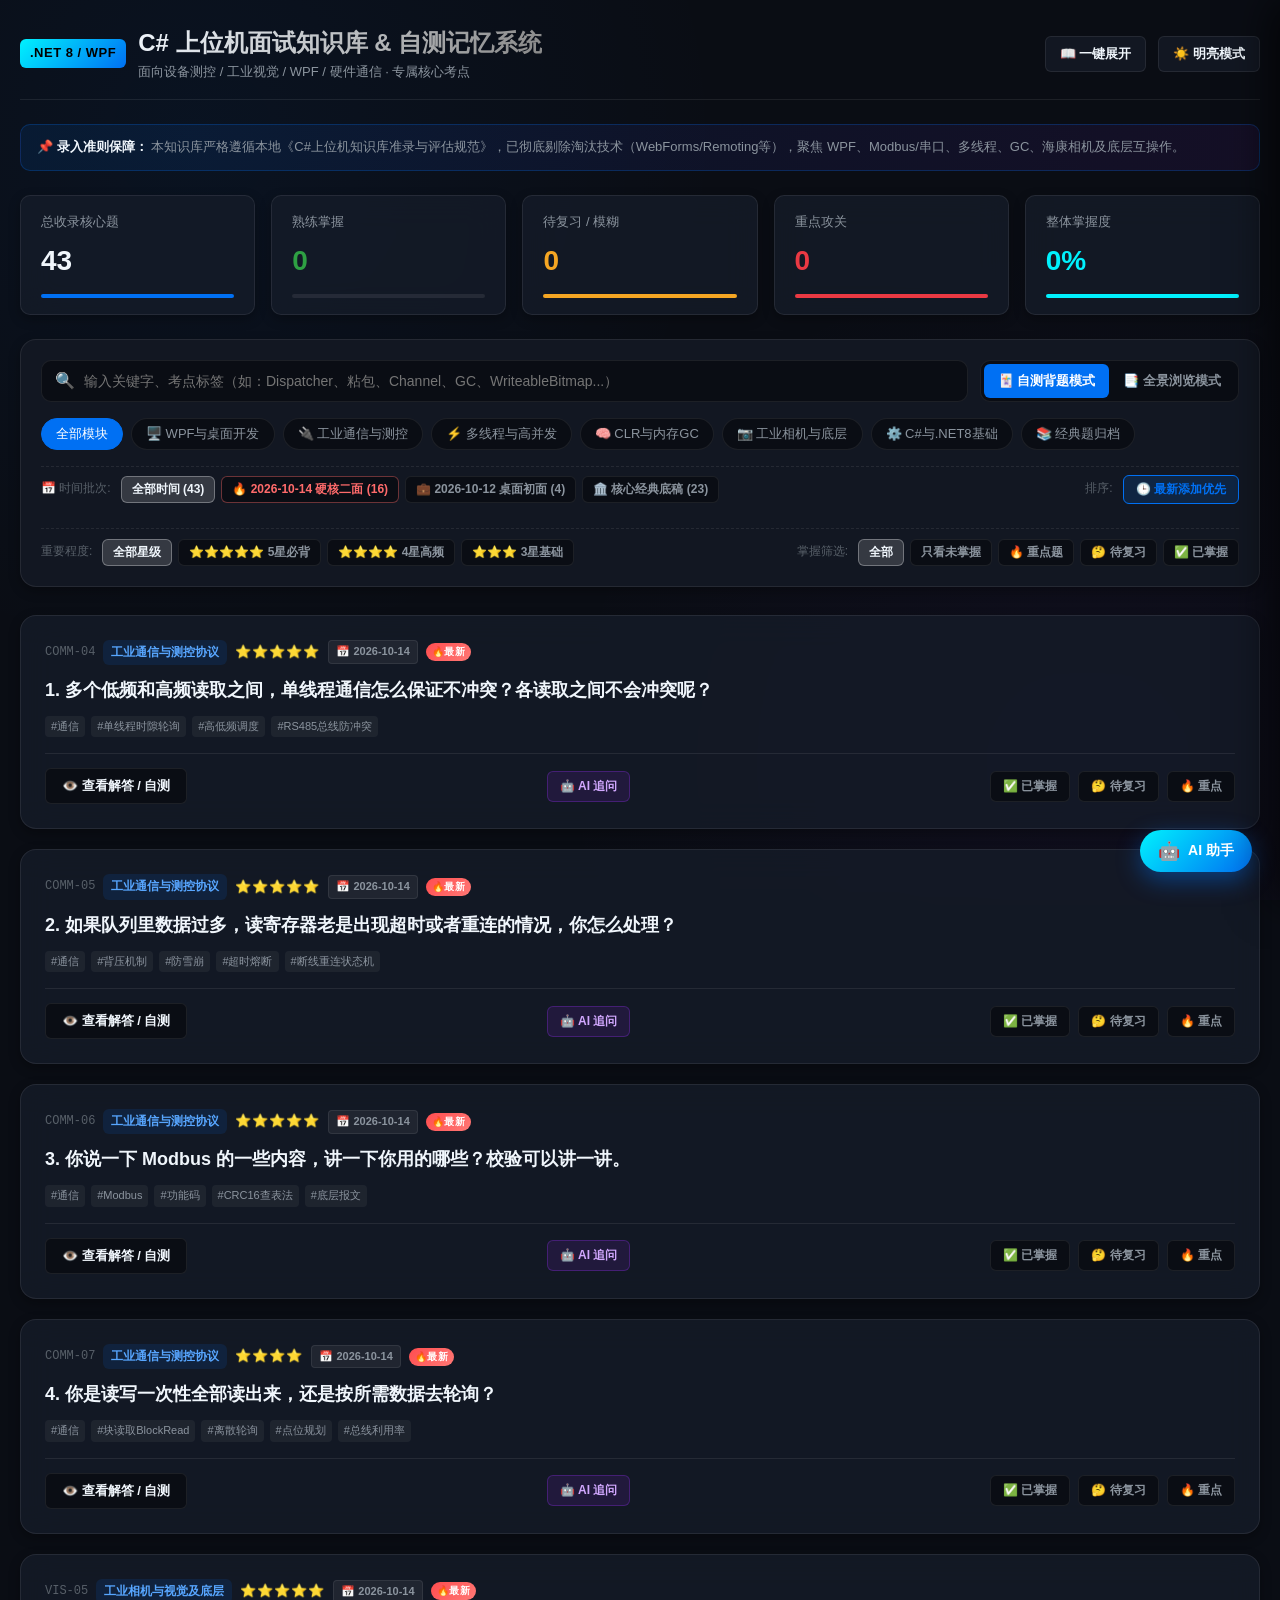
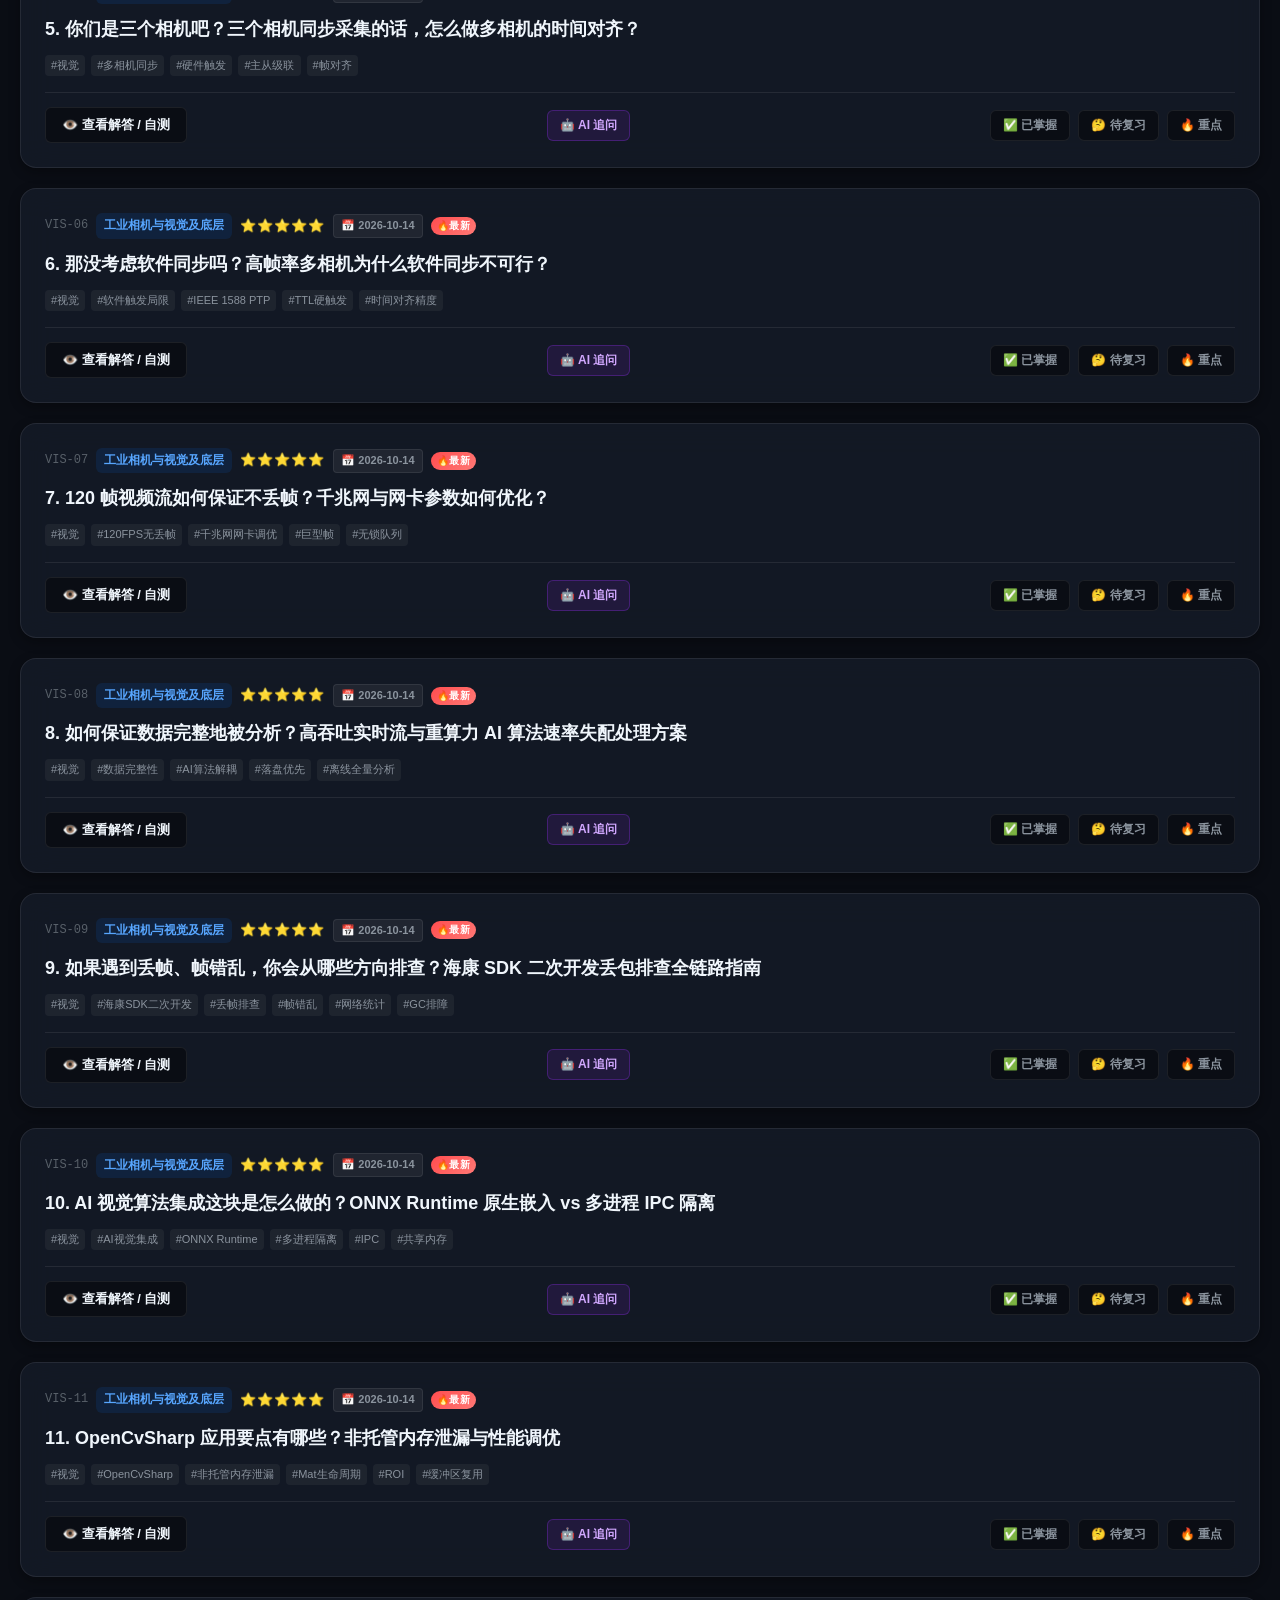
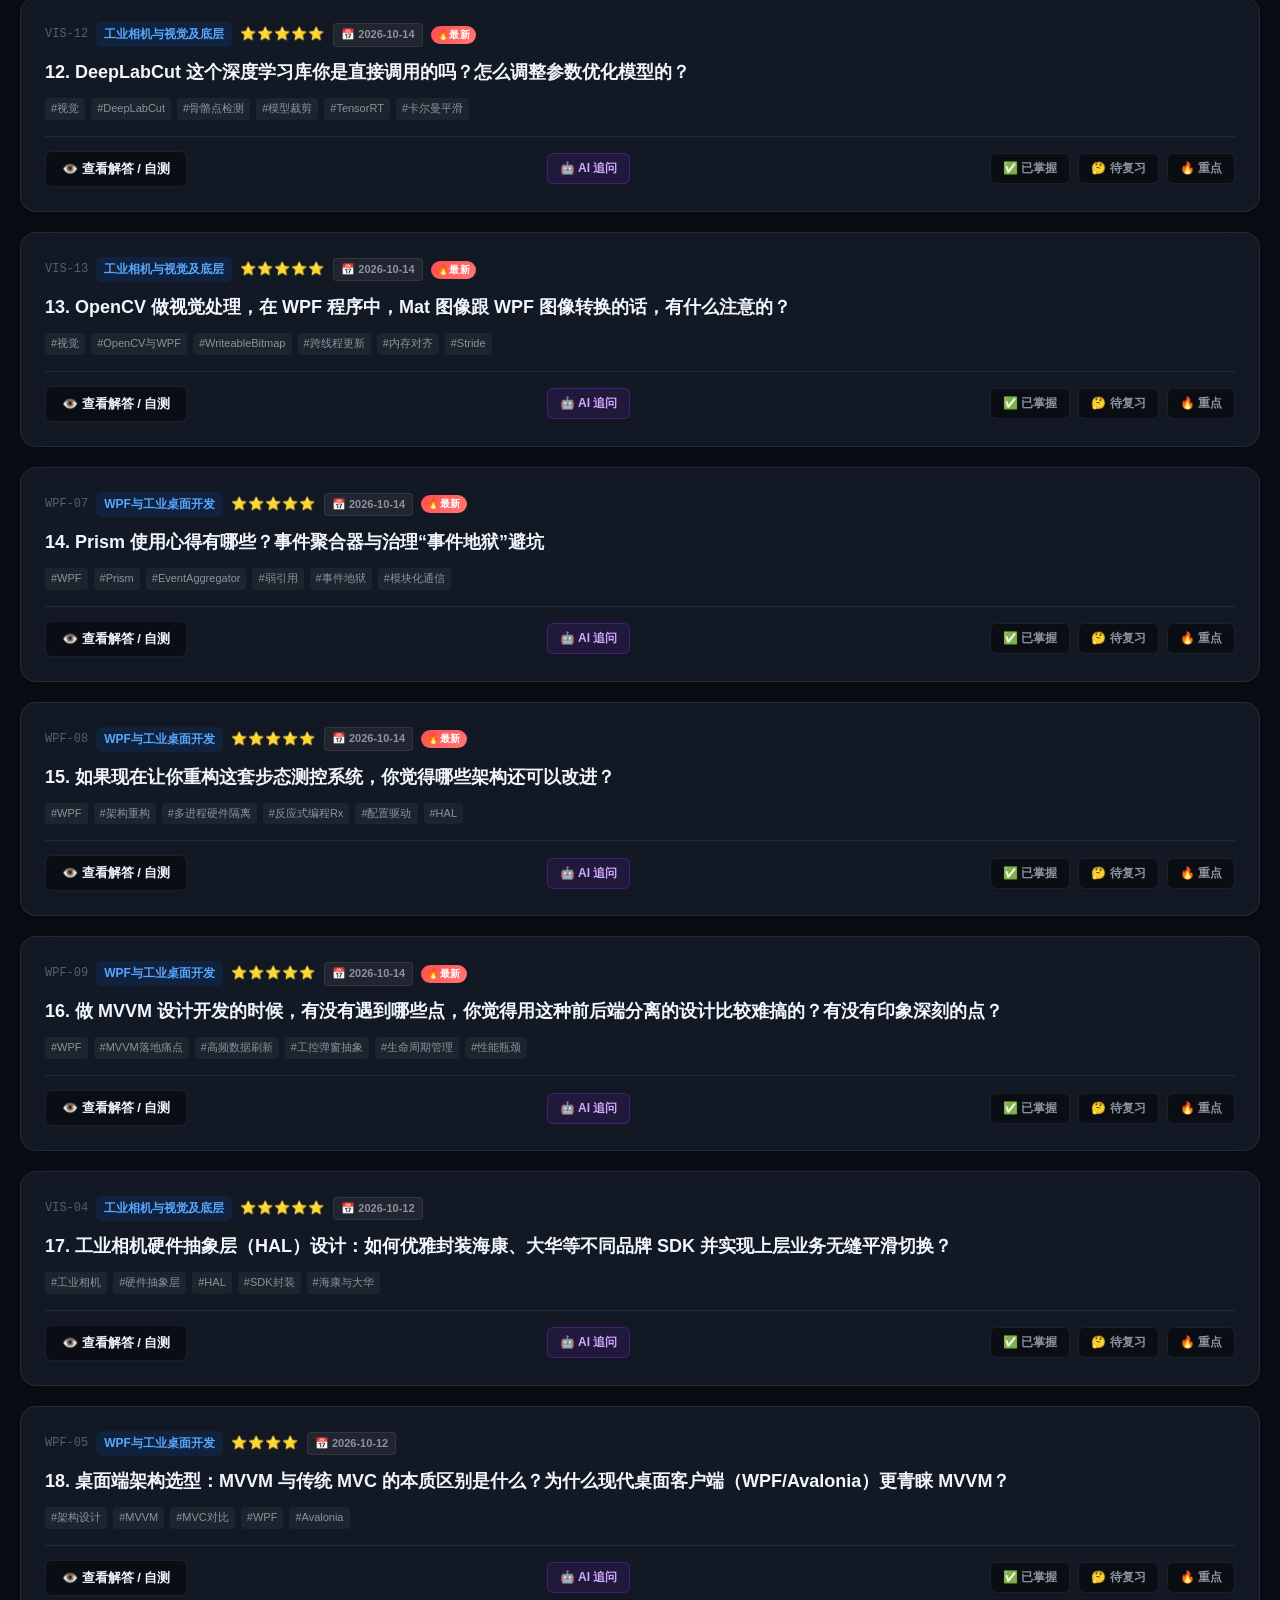
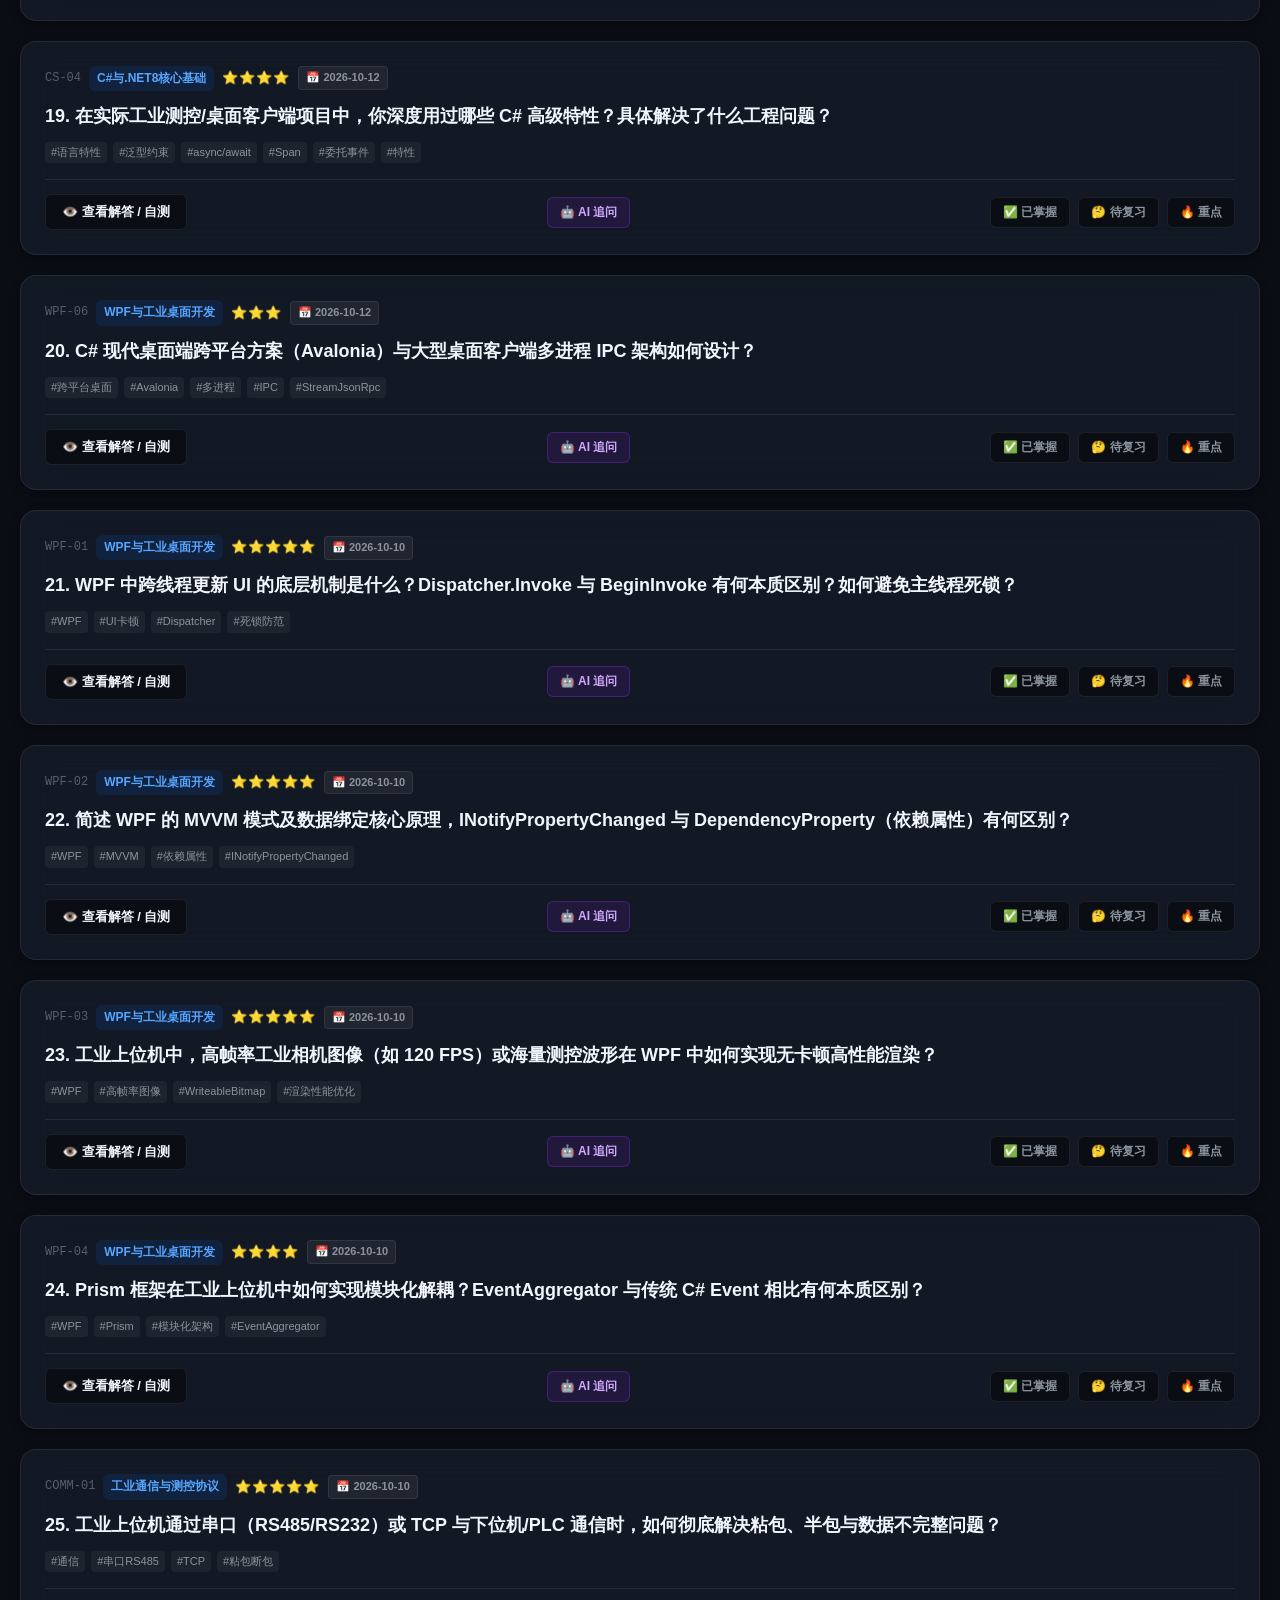
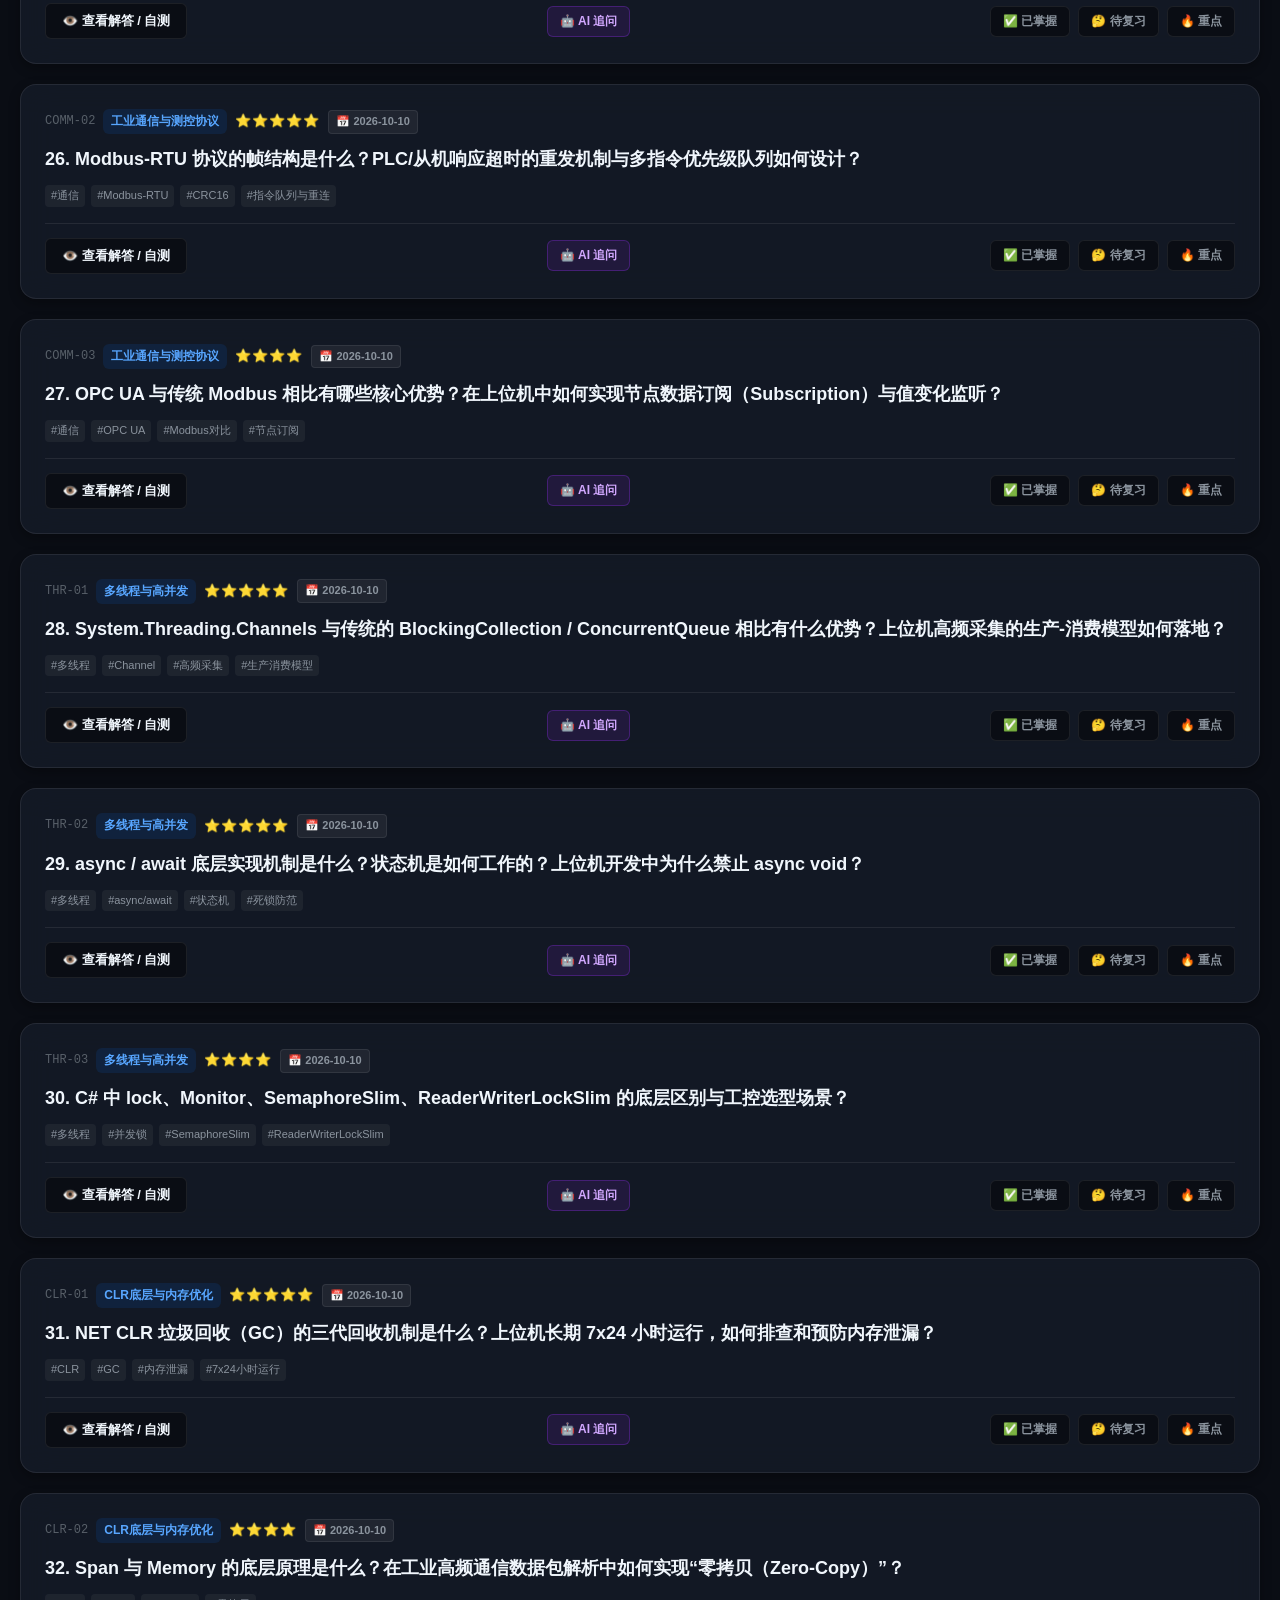
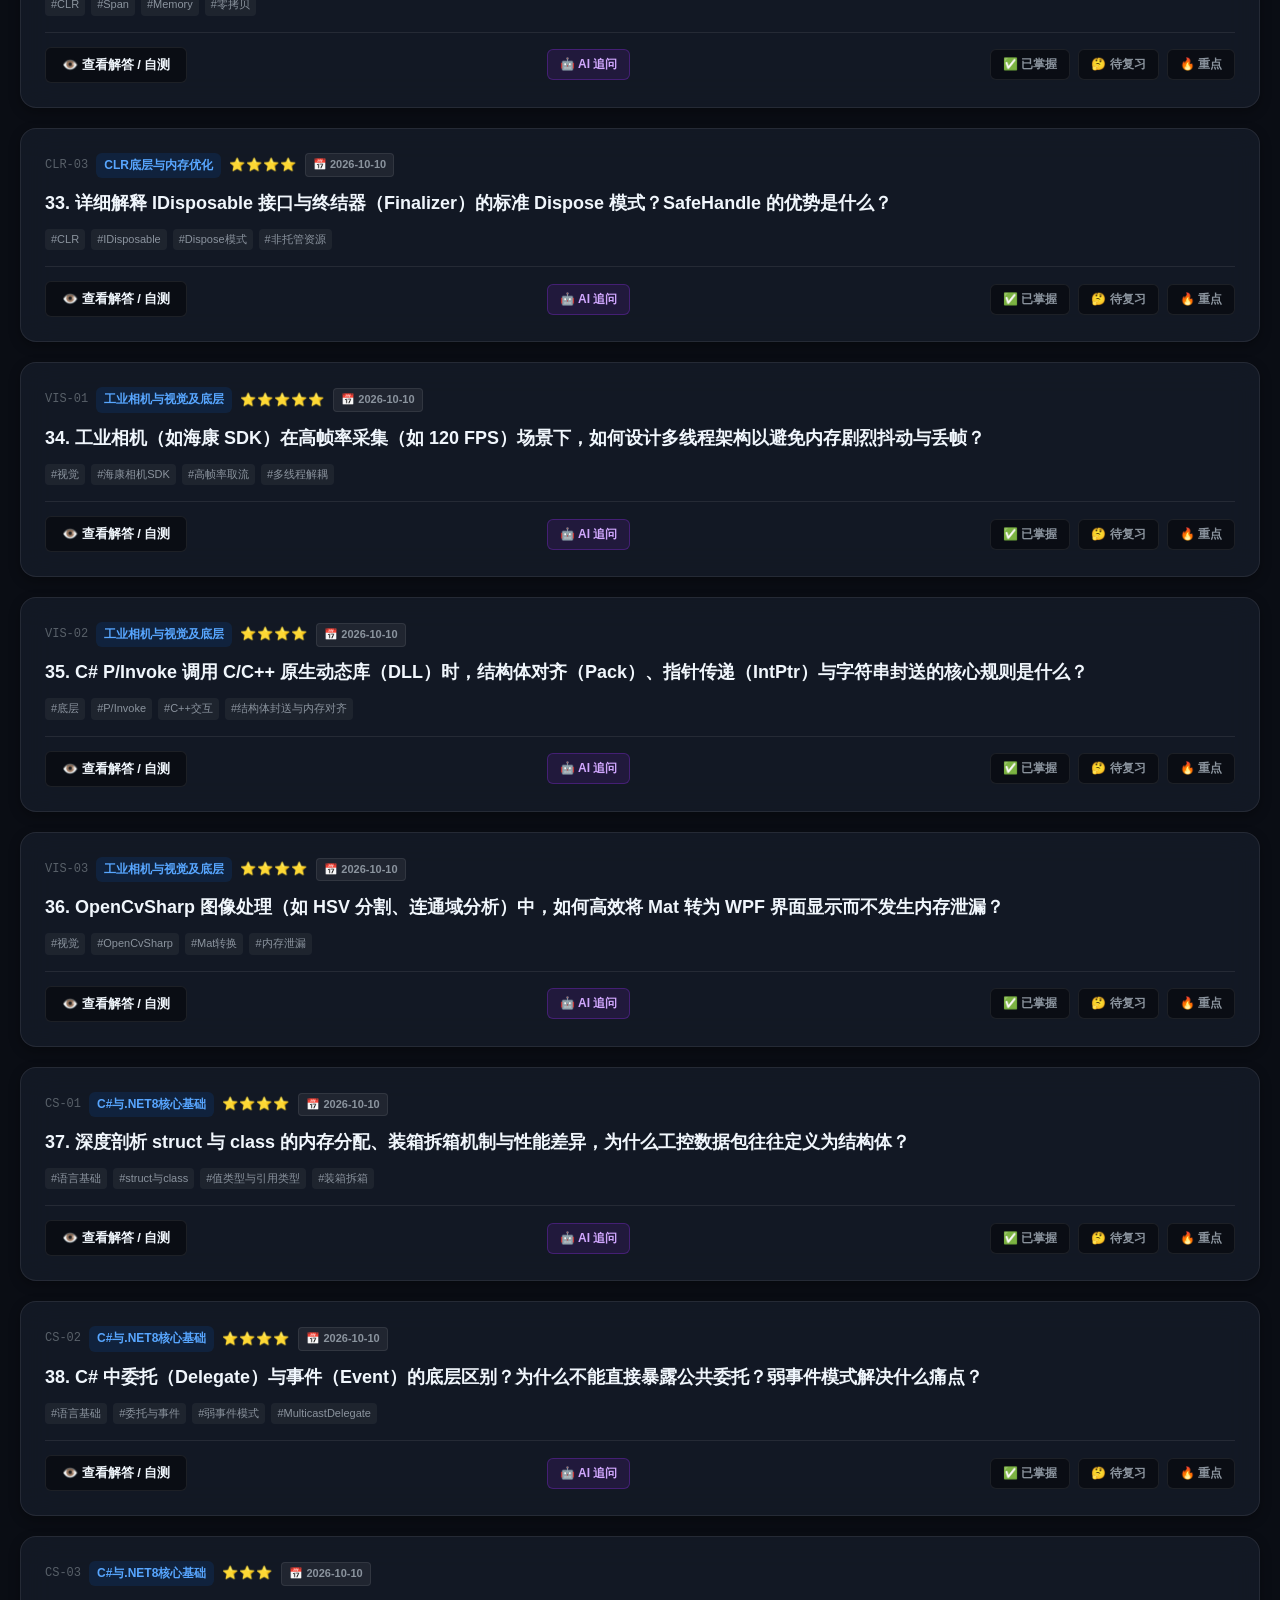
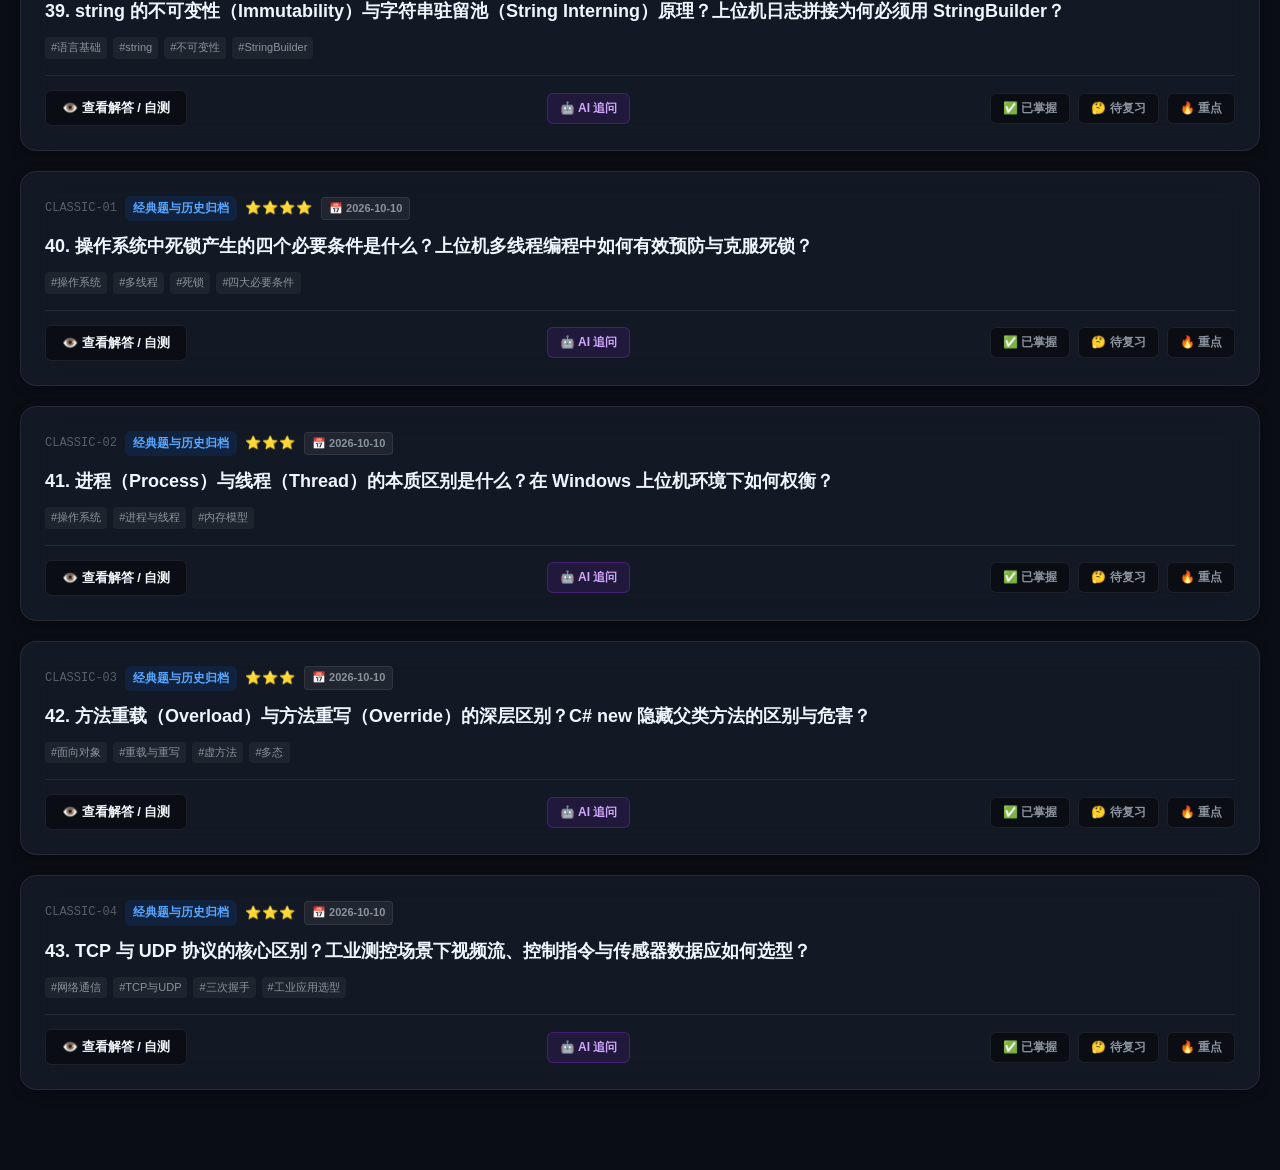
==== commit d63d9a22: "feat: 支持按时间批次分类筛选与最新题目优先排序功能，并在准则中固化日期溯源规范" ====
--- a/index.html
+++ b/index.html
@@ -89,6 +89,21 @@
         <button class="filter-tab" data-module="经典题与历史归档">📚 经典题归档</button>
       </div>
 
+      <!-- 时间批次与排序栏 -->
+      <div class="time-filter-row">
+        <div class="time-filters" id="timeFilters">
+          <span style="font-size: 12px; color: var(--text-muted); margin-right: 4px;">📅 时间批次:</span>
+          <button class="filter-pill active" data-time="ALL">全部时间 (43)</button>
+          <button class="filter-pill new-pill" data-time="2026-10-14">🔥 2026-10-14 硬核二面 (16)</button>
+          <button class="filter-pill" data-time="2026-10-12">💼 2026-10-12 桌面初面 (4)</button>
+          <button class="filter-pill" data-time="2026-10-10">🏛️ 核心经典底稿 (23)</button>
+        </div>
+        <div class="sort-selector">
+          <span style="font-size: 12px; color: var(--text-muted); margin-right: 4px;">排序:</span>
+          <button id="sortToggleBtn" class="sort-toggle-btn active" title="点击切换：最新添加优先 / 默认题号排序">🕒 最新添加优先</button>
+        </div>
+      </div>
+
       <!-- 星级与状态细化筛选 -->
       <div class="sub-filter-row">
         <div class="star-filters">
--- a/app_data/style.css
+++ b/app_data/style.css
@@ -367,6 +367,113 @@
   border-color: rgba(255, 255, 255, 0.3);
 }
 
+/* 时间批次行与排序开关 */
+.time-filter-row {
+  display: flex;
+  justify-content: space-between;
+  align-items: center;
+  flex-wrap: wrap;
+  gap: 12px;
+  padding: 8px 0;
+  border-top: 1px dashed var(--border-color);
+}
+
+.time-filters {
+  display: flex;
+  gap: 6px;
+  align-items: center;
+  flex-wrap: wrap;
+}
+
+.filter-pill.new-pill {
+  border-color: rgba(255, 107, 107, 0.4);
+  color: #ff6b6b;
+}
+
+.filter-pill.new-pill:hover {
+  background: rgba(255, 107, 107, 0.15);
+  border-color: #ff6b6b;
+}
+
+.filter-pill.new-pill.active {
+  background: linear-gradient(135deg, rgba(255, 107, 107, 0.25), rgba(238, 90, 82, 0.25));
+  color: #ff6b6b;
+  border-color: #ff6b6b;
+  box-shadow: 0 0 10px rgba(255, 107, 107, 0.25);
+}
+
+.sort-selector {
+  display: flex;
+  align-items: center;
+  gap: 6px;
+}
+
+.sort-toggle-btn {
+  padding: 5px 12px;
+  border-radius: var(--radius-sm);
+  font-size: 12px;
+  font-weight: 600;
+  border: 1px solid var(--border-color);
+  background: var(--bg-primary);
+  color: var(--text-secondary);
+  cursor: pointer;
+  transition: var(--transition);
+  display: inline-flex;
+  align-items: center;
+  gap: 5px;
+}
+
+.sort-toggle-btn:hover {
+  color: var(--text-primary);
+  border-color: var(--accent-blue);
+}
+
+.sort-toggle-btn.active {
+  background: rgba(0, 112, 243, 0.15);
+  color: var(--accent-blue);
+  border-color: var(--accent-blue);
+}
+
+.date-badge {
+  background: rgba(255, 255, 255, 0.06);
+  color: var(--text-secondary);
+  font-size: 11px;
+  font-weight: 600;
+  padding: 2px 7px;
+  border-radius: 4px;
+  border: 1px solid var(--border-color);
+  display: inline-flex;
+  align-items: center;
+  gap: 4px;
+}
+
+[data-theme="light"] .date-badge {
+  background: rgba(0, 0, 0, 0.05);
+  color: #4b5563;
+  border-color: #e5e7eb;
+}
+
+.new-tag-badge {
+  background: linear-gradient(135deg, #ff4d4f, #ff7875);
+  color: #fff;
+  font-size: 10px;
+  font-weight: 700;
+  padding: 1px 6px;
+  border-radius: 10px;
+  letter-spacing: 0.5px;
+  animation: pulseGlow 2s infinite;
+}
+
+@keyframes pulseGlow {
+  0%, 100% {
+    box-shadow: 0 0 0 0 rgba(255, 77, 79, 0.4);
+  }
+  50% {
+    box-shadow: 0 0 0 4px rgba(255, 77, 79, 0);
+  }
+}
+
+
 /* 题目卡片列表 */
 .question-list {
   display: flex;
